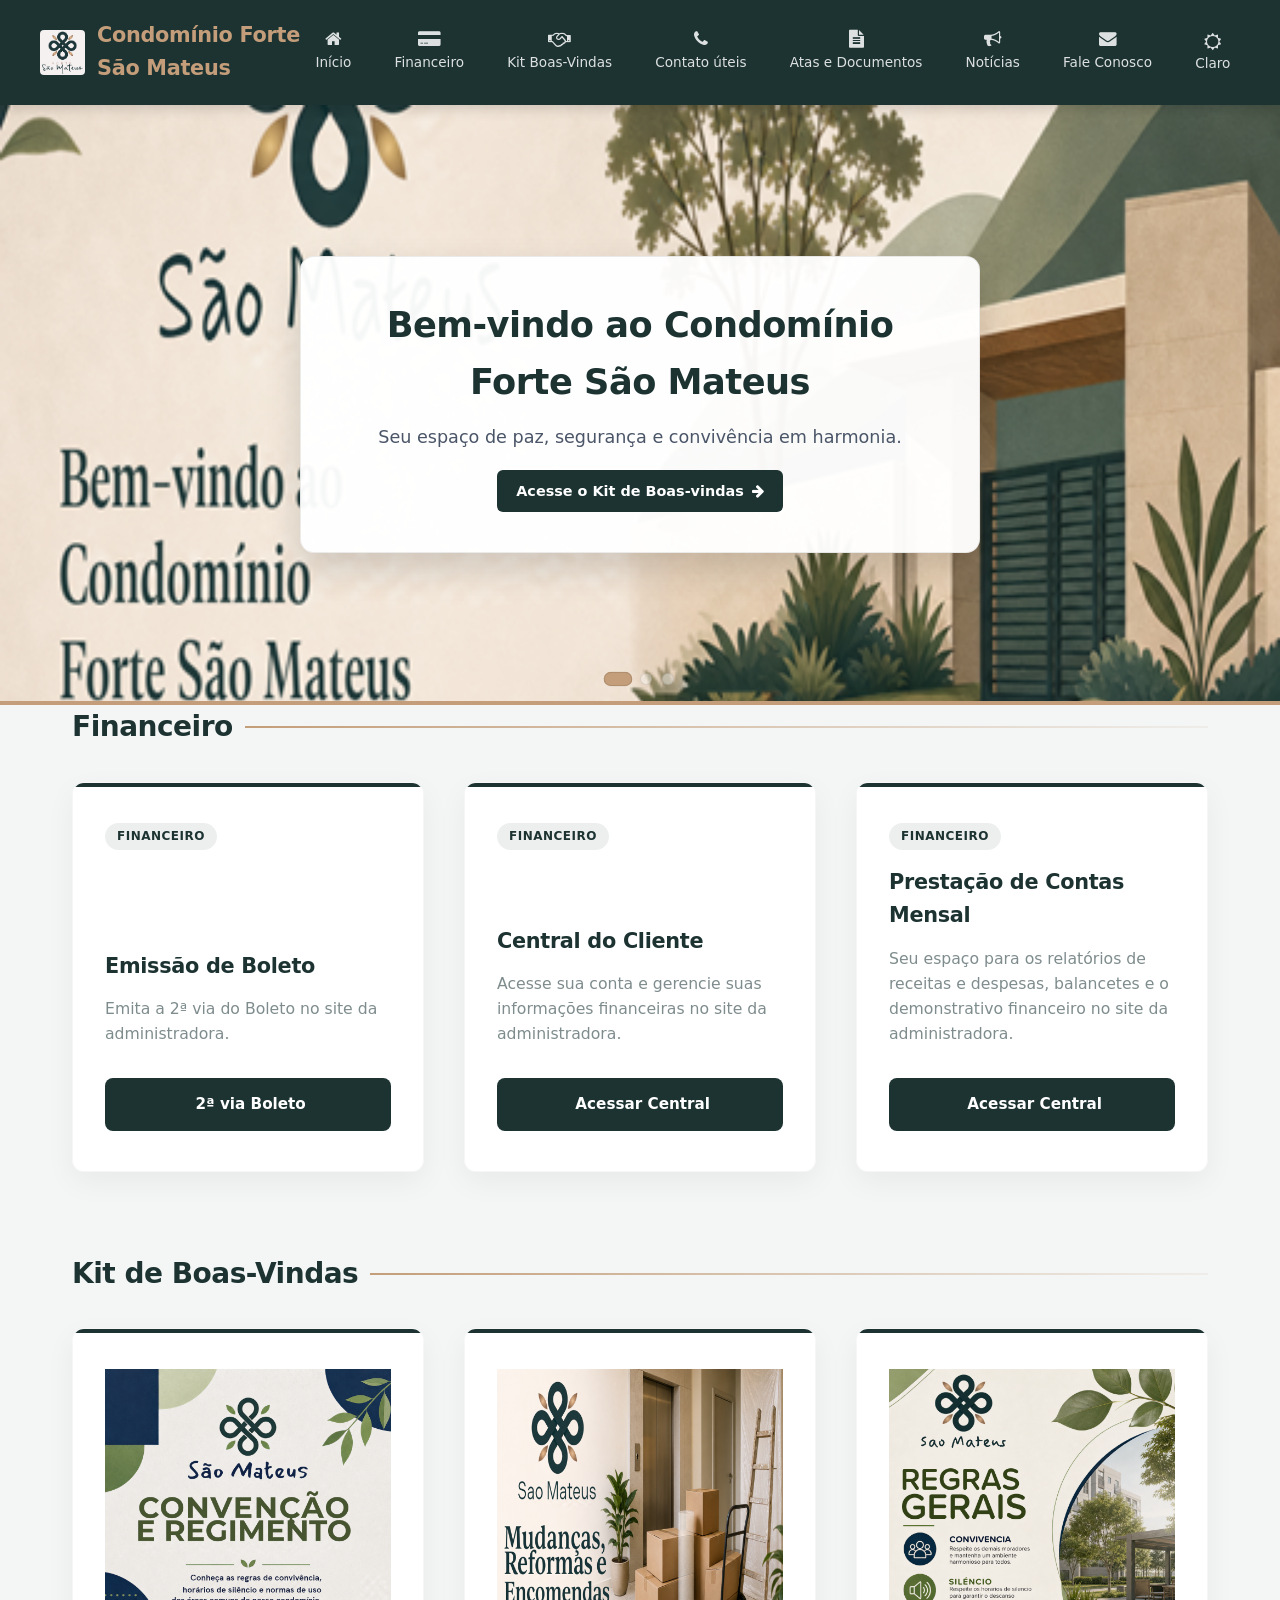
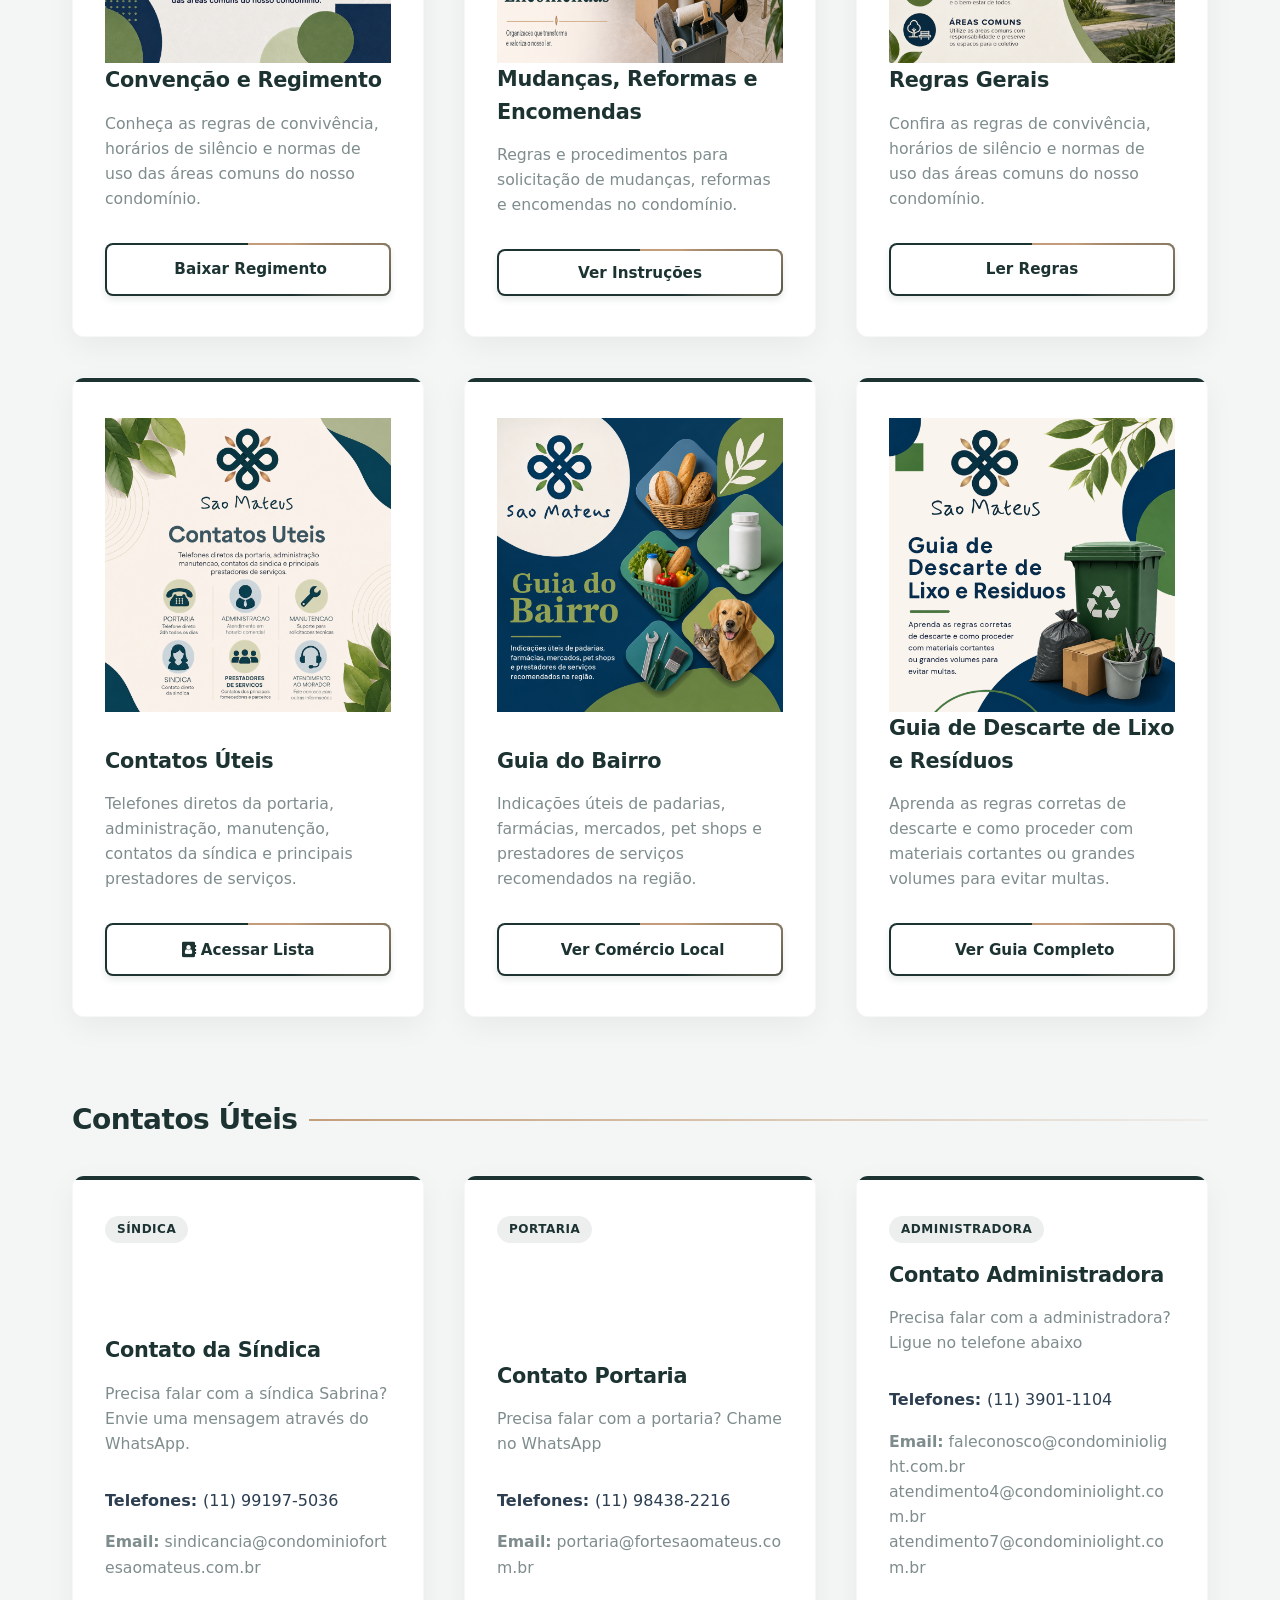
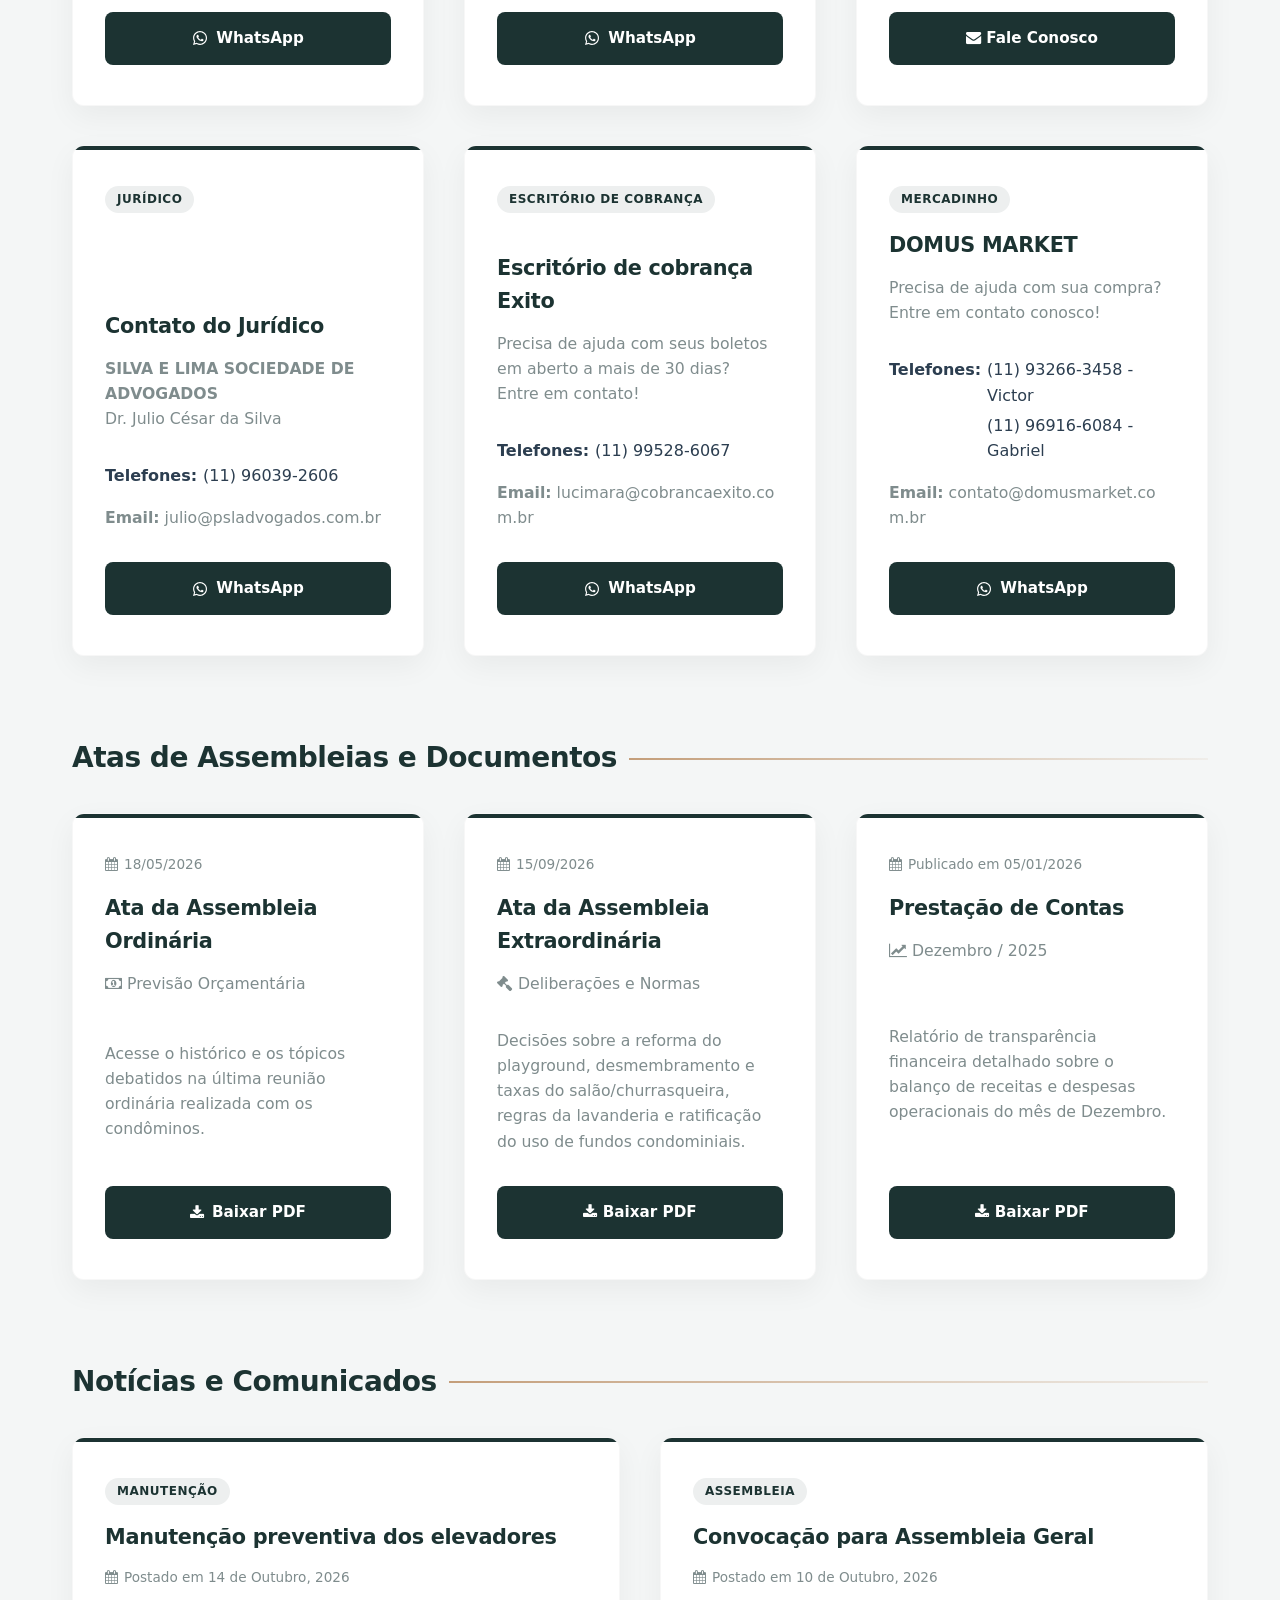
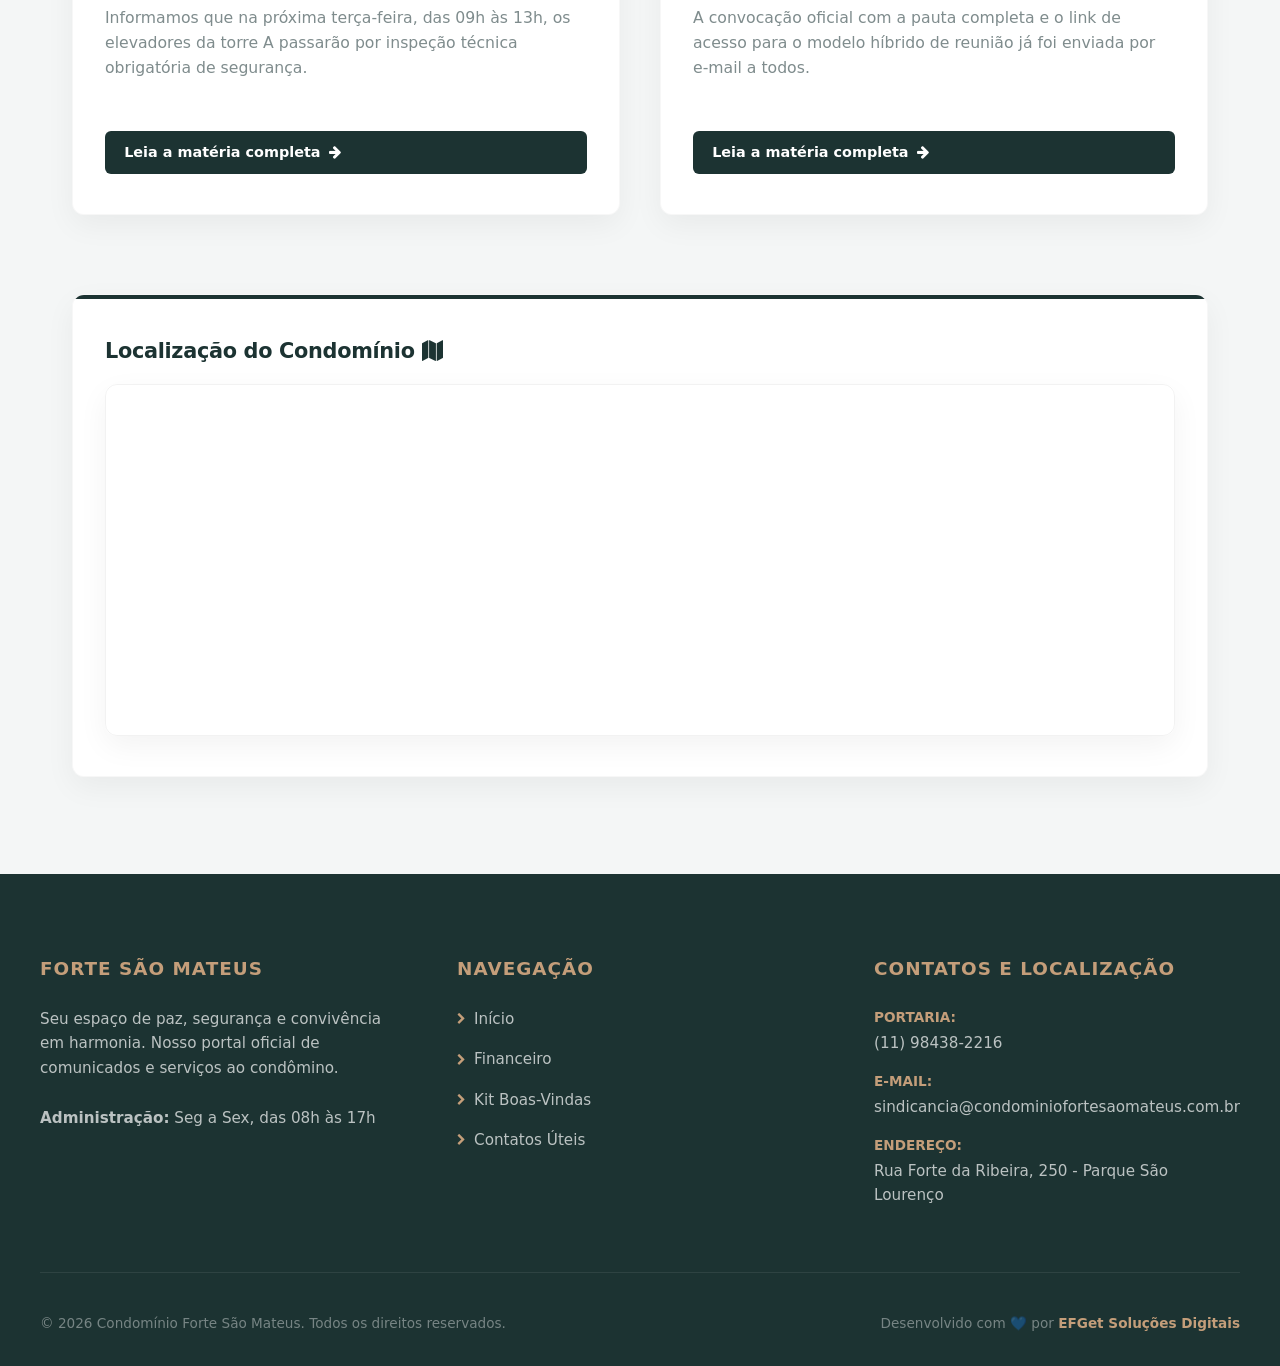
==== index.html @ 4c771b13 "Adicionado prompt para instalação app no navegador" ====
<!DOCTYPE html>
<html lang="pt-BR">

<head>
    <meta charset="UTF-8">
    <meta name="viewport" content="width=device-width, initial-scale=1.0">
    <title>Condomínio Forte São Mateus</title>
    <!-- Importação de Fontes Modernas e Ícones Visuais -->
    <link rel="preconnect" href="https://googleapis.com">
    <link rel="preconnect" href="https://gstatic.com" crossorigin>
    <!-- <link href="https://googleapis.com/css2?family=Inter:wght@300;400;500;600;700;800&display=swap" rel="stylesheet"> -->
    <!-- <link rel="stylesheet" href="https://cloudflare.com"> -->
    <link rel="stylesheet" href="style.css">
    <link rel="stylesheet" href="https://cdnjs.cloudflare.com/ajax/libs/font-awesome/4.7.0/css/font-awesome.min.css">
    <!-- Vincula o Manifesto do PWA -->
    <link rel="manifest" href="manifest.json" crossorigin="use-credentials">
    <meta name="theme-color" content="#1C3332">
</head>

<body>

    <!-- ------------------------------------
       CABEÇALHO (NAVBAR)
    --------------------------------------- -->
    <header class="cabecalho">
        <div class="container-header">
            <a href="#inicio" class="logo-link">
                <div class="logo-container">
                    <img src="imagens/LogoForteSaoMateus.png" alt="Logo" class="logo-img" href="#inicio">
                    <div class="logo-titulo"> <span>Condomínio Forte São Mateus</span></div>
                </div>
            </a>

            <!-- BOTÃO HAMBÚRGUER: Escondido no PC, aparece só no celular -->
            <button id="burger-btn" class="burger-menu" aria-label="Abrir menu">
                <span class="bar"></span>
                <span class="bar"></span>
                <span class="bar"></span>
            </button>

            <!-- MENU MOBILE: Lista vertical flutuante, escondida por padrão no PC e celular -->
            <nav id="mobile-nav" class="hidden">
                <ul>
                    <div class="mobile-dark-container">
                        <button id="btn-dark-mobile" class="btn-toggle-dark" aria-label="Alternar Modo Escuro">
                            <i class="fa fa-moon-o"></i> <span></span>
                        </button>
                    </div>
                    <li><a href="#inicio"><i class="fa fa-home"></i> Início</a></li>
                    <li><a href="#financeiro"><i class="fa fa-credit-card-alt"></i> Financeiro</a></li>
                    <li><a href="#boas-vindas"><i class="fa fa-handshake-o"></i> Kit Boas-Vindas</a></li>
                    <li><a href="contatos-uteis.html"><i class="fa fa-phone"></i> Contato úteis</a></li>
                    <li><a href="#atas"><i class="fa fa-file-text"></i> Atas e Documentos</a></li>
                    <li><a href="noticias.html#mural-noticias"><i class="fa fa-bullhorn"></i> Notícias</a></li>
                    <li><a href="faleconosco.html"><i class="fa fa-envelope"></i> Fale Conosco</a></li>
                </ul>
            </nav>

            <nav class="menu-navegacao">
                <a href="#inicio"><i class="fa fa-home"></i> Início</a>
                <a href="#financeiro"><i class="fa fa-credit-card-alt"></i> Financeiro</a>
                <a href="#boas-vindas"><i class="fa fa-handshake-o"></i> Kit Boas-Vindas</a>
                <a href="contatos-uteis.html"><i class="fa fa-phone"></i> Contato úteis</a>
                <a href="#atas"><i class="fa fa-file-text"></i> Atas e Documentos</a>
                <a href="noticias.html#mural-noticias"><i class="fa fa-bullhorn"></i> Notícias</a>
                <a href="faleconosco.html"><i class="fa fa-envelope"></i> Fale Conosco</a>

                <button id="btn-dark-desktop" class="item-menu-dark">
                    <i class="fa fa-sun-o"></i>
                    <span>Claro</span>
                </button>
            </nav>
        </div>

    </header>

    <!-- ------------------------------------
       CARROSSEL / HERO PRINCIPAL
    --------------------------------------- -->
    <section class="carrossel-container" id="inicio">
        <div class="carrossel-container">

            <!-- SLIDE 1 (Ativo por padrão) -->
            <div class="slide ativo">
                <picture class="slide-background">
                    <source media="(max-width: 768px)" srcset="imagens/banner-boas-vindas-4-Mobile.png">
                    <img src="imagens/banner-boas-vindas-4-Desktop.png" alt="Forte São Mateus">
                </picture>
                <!-- <div class="slide ativo" style="background-image: url('imagens/forte-sao-mateus.png');"> -->
                <div class="slide-conteudo">
                    <h1>Bem-vindo ao Condomínio Forte São Mateus</span></h1>
                    <p>Seu espaço de paz, segurança e convivência em harmonia.</p>
                    <a href="#boas-vindas" class="btn-slide-noticia">Acesse o Kit de Boas-vindas <i
                            class="fa fa-arrow-right"></i></a>
                </div>
            </div>

            <!-- SLIDE 2 -->
            <div class="slide">
                <picture class="slide-background">
                    <source media="(max-width: 768px)" srcset="imagens/Elevadores-condominio-Mobile.jpg">
                    <img src="imagens/Elevadores-condominio-Desktop.jpg" alt="Elevadores">
                </picture>
                <div class="slide-conteudo">
                    <h1>Manutenção Preventiva <span>dos Elevadores</span></h1>
                    <p>Bloco 1 passará por inspeção técnica nesta terça-feira. Clique para saber os horários.</p>
                    <a href="noticias.html#noticia-manutencao-out2026" class="btn-slide-noticia">Leia a matéria completa
                        <i class="fa fa-arrow-right"></i></a>
                </div>
            </div>

            <!-- SLIDE 3 -->
            <div class="slide">
                <picture class="slide-background">
                    <source media="(max-width: 768px)" srcset="imagens/Banner-convocacao-assembleia-2-Mobile.png">
                    <img src="imagens/Banner-convocacao-assembleia-2 - Copia.png" alt="Assembleia">
                </picture>
                <div class="slide-conteudo">
                    <h1>Convocação para <span>Assembleia Geral</span></h1>
                    <p>A pauta completa e o link de acesso para o modelo híbrido já estão disponíveis.</p>
                    <a href="noticias.html#noticia-assembleia-out2026" class="btn-slide-noticia">Leia a matéria completa
                        <i class="fa fa-arrow-right"></i>
                    </a>
                </div>
            </div>

            <!-- BARRA DE PROGRESSO DO SLIDE -->
            <div class="carrossel-progresso">
                <div class="barra-progresso"></div>
            </div>

            <!-- INDICADORES DE NAVEGAÇÃO (BOLINHAS) -->
            <div class="carrossel-indicadores">
                <span class="indicador ativo" data-slide="0"></span>
                <span class="indicador" data-slide="1"></span>
                <span class="indicador" data-slide="2"></span>
            </div>

        </div>
    </section>

    <!-- ------------------------------------
       CONTEÚDO PRINCIPAL DO PORTAL
    --------------------------------------- -->
    <main class="conteudo-principal">

        <!-- SEÇÃO: FINANCEIRO -->
        <section id="financeiro" class="secao">
            <h2 class="titulo-secao">Financeiro</h2>
            <div class="grid-cards">

                <!-- Card 1: Boleto Administradora -->
                <div class="card revelar-ao-scroll">
                    <span class="tag-financeiro">FINANCEIRO</span>
                    <div class="card-financeiro">
                        <h3>Emissão de Boleto</h3>
                        <p>Emita a 2ª via do Boleto no site da administradora.</p>
                        <a href="https://www.condominiolight.com.br/consulta/?cpf" class="btn-acao" target="_blank"
                            rel="noopener noreferrer">
                            <i class="fa fa-file-pdf"></i> 2ª via Boleto
                        </a>
                    </div>
                </div>

                <!-- Card 2: Central do Cliente Administradora -->
                <div class="card revelar-ao-scroll">
                    <span class="tag-financeiro">FINANCEIRO</span>
                    <div class="card-financeiro">
                        <h3>Central do Cliente</h3>
                        <p>Acesse sua conta e gerencie suas informações financeiras no site da administradora.</p>
                        <!-- <a href="https://www.webware.com.br/bin/administradora/default.asp?adm=14147815" class="btn-acao" download><i class="fa fa-user"></i> Acessar Central</a> -->
                        <a href="https://www.webware.com.br/bin/administradora/default.asp?adm=14147815"
                            class="btn-acao" target="_blank" rel="noopener noreferrer">
                            <i class="fa fa-file-pdf"></i> Acessar Central
                        </a>
                    </div>
                </div>

                <!-- Card 3: Prestação de Contas Mensal -->
                <div class="card revelar-ao-scroll">
                    <span class="tag-financeiro">FINANCEIRO</span>
                    <div class="card-financeiro">
                        <h3>Prestação de Contas Mensal</h3>
                        <p>Seu espaço para os relatórios de receitas e despesas, balancetes e o demonstrativo
                            financeiro no site da administradora.</p>
                        <a href="https://www.webware.com.br/bin/administradora/default.asp?adm=14147815"
                            class="btn-acao" target="_blank" rel="noopener noreferrer">
                            <i class="fa fa-file-pdf"></i> Acessar Central
                        </a>
                    </div>
                </div>

            </div>
        </section>

        <!-- SEÇÃO: KIT DE BOAS-VINDAS (CARDS COM IMAGEM DE TOPO) -->
        <section id="boas-vindas" class="secao">
            <h2 class="titulo-secao">Kit de Boas-Vindas</h2>
            <div class="grid-cards">

                <!-- Card 1: Convenção -->
                <div class="card revelar-ao-scroll">
                    <div class="card-imagem-topo">
                        <img src="imagens/convenção_FSM-4.png" alt="Regimento">
                    </div>
                    <div class="card-conteudo">
                        <h3>Convenção e Regimento</h3>
                        <p>Conheça as regras de convivência, horários de silêncio e normas de uso das áreas comuns do
                            nosso condomínio.</p>
                        <a href="Documentos/Regimento interno.pdf" class="btn-acao-boas-vindas" download
                            target="_blank"><i class="fa fa-file-pdf"></i> Baixar Regimento</a>
                    </div>
                </div>

                <!-- Card 2: Mudanças -->
                <div class="card revelar-ao-scroll">
                    <div class="card-imagem-topo">
                        <img src="imagens/Mudanças-Reformas-Encomendas-2.png" alt="Reformas">
                    </div>
                    <div class="card-conteudo">
                        <h3>Mudanças, Reformas e Encomendas</h3>
                        <p>Regras e procedimentos para solicitação de mudanças, reformas e encomendas no condomínio.</p>

                        <button id="btn-abrir-instrucoes" class="btn-acao-boas-vindas">Ver Instruções</button>
                    </div>
                </div>

                <!-- Card 3: Regras Gerais -->
                <div class="card revelar-ao-scroll">
                    <div class="card-imagem-topo">
                        <img src="imagens/Regras-Gerais.png" alt="Reformas">
                    </div>
                    <div class="card-conteudo">
                        <h3>Regras Gerais</h3>
                        <p>Confira as regras de convivência, horários de silêncio e normas de uso das áreas comuns do
                            nosso condomínio.</p>
                        <a href="regras.html" class="btn-acao-boas-vindas">Ler Regras</a>
                    </div>
                </div>

                <!-- Card 4: Contatos Úteis -->
                <div class="card revelar-ao-scroll">
                    <div class="card-imagem-topo">
                        <img src="imagens/Contatos-uteis.png" alt="Contatos">
                    </div>
                    <div class="card-conteudo">
                        <h3>Contatos Úteis</h3>
                        <p>Telefones diretos da portaria, administração, manutenção, contatos da síndica e principais
                            prestadores de serviços.</p>
                        <a href="contatos-uteis.html" class="btn-acao-boas-vindas"><i class="fa fa-address-book"></i>
                            Acessar
                            Lista </a>
                    </div>
                </div>

                <!-- Card 5: Guia do Bairro -->
                <div class="card revelar-ao-scroll">
                    <div class="card-imagem-topo">
                        <img src="imagens/Guia-bairro-1.png" alt="Guia do Bairro">
                    </div>
                    <div class="card-conteudo">
                        <h3>Guia do Bairro</h3>
                        <p>Indicações úteis de padarias, farmácias, mercados, pet shops e prestadores de serviços
                            recomendados na região.</p>
                        <a href="guia-bairro.html" class="btn-acao-boas-vindas"><i class="fa fa-map-location-dot"></i>
                            Ver
                            Comércio Local</a>
                    </div>
                </div>

                <!-- Card 6: Lixo e Reciclagem -->
                <div class="card revelar-ao-scroll">
                    <div class="card-imagem-topo">
                        <img src="imagens/Guia-descarte-lixo-1.png" alt="Reciclagem">
                    </div>
                    <div class="card-conteudo">
                        <h3>Guia de Descarte de Lixo e Resíduos</h3>
                        <p>Aprenda as regras corretas de descarte e como proceder com materiais
                            cortantes ou grandes volumes para evitar multas.</p>
                        <a href="guia-lixo.html" class="btn-acao-boas-vindas"><i class="fa fa-trash-can"></i>
                            Ver Guia Completo
                        </a>
                    </div>
                </div>

            </div>
        </section>

        <!-- SEÇÃO: Contatos úteis -->
        <section id="contatos-uteis" class="secao">
            <h2 class="titulo-secao">Contatos Úteis</h2>
            <div class="grid-cards">

                <!-- Card 1: Contato Síndica -->
                <div class="card revelar-ao-scroll">
                    <span class="badge-contatos-uteis">SÍNDICA</span>
                    <div class="card-contato-uteis">
                        <h3>Contato da Síndica</h3>
                        <p> Precisa falar com a síndica Sabrina? <br>Envie uma mensagem através do WhatsApp.</p>
                        <div class="bloco-telefones">
                            <strong>Telefones:</strong>
                            <div class="lista-numeros">
                                <span>(11) 99197-5036</span>
                            </div>
                        </div>
                        <p class="email-contato"> <strong>Email:</strong> sindicancia@condominiofortesaomateus.com.br
                        </p>
                        <a href="http://wa.me/5511991975036" class="btn-acao" target="_blank" rel="noopener noreferrer"
                            style="display: inline-flex; align-items: center; justify-content: center; gap: 8px;">
                            <svg xmlns="http://w3.org" viewBox="0 0 448 512" width="16" height="16" fill="currentColor">
                                <path
                                    d="M380.9 97.1C339 55.1 283.2 32 223.9 32c-122.4 0-222 99.6-222 222 0 39.1 10.2 77.3 29.6 111L0 480l117.7-30.9c32.4 17.7 68.9 27 106.1 27h.1c122.3 0 224.1-99.6 224.1-222 0-59.3-25.2-115-67.1-157zm-157 341.6c-33.2 0-65.7-8.9-94-25.7l-6.7-4-69.8 18.3L72 359.2l-4.4-7c-18.5-29.4-28.2-63.3-28.2-98.2 0-101.7 82.8-184.5 184.6-184.5 49.3 0 95.6 19.2 130.4 54.1 34.8 34.9 56.2 81.2 56.1 130.5 0 101.8-84.9 184.6-186.6 184.6zm101.2-138.2c-5.5-2.8-32.8-16.2-37.9-18-5.1-1.9-8.8-2.8-12.5 2.8-3.7 5.6-14.3 18-17.6 21.8-3.2 3.7-6.5 4.2-12 1.4-32.6-16.3-54-29.1-75.5-66-5.7-9.8 5.7-9.1 16.3-30.3 1.8-3.7 .9-6.9-.5-9.7-1.4-2.8-12.5-30.1-17.1-41.2-4.5-10.8-9.1-9.3-12.5-9.5-3.2-.2-6.9-.2-10.6-.2-3.7 0-9.7 1.4-14.8 6.9-5.1 5.6-19.4 19-19.4 46.3 0 27.3 19.9 53.7 22.6 57.4 2.8 3.7 39.1 59.7 94.8 83.8 35.2 15.2 49 16.5 66.6 13.9 10.7-1.6 32.8-13.4 37.4-26.4 4.6-13 4.6-24.1 3.2-26.4-1.3-2.5-5-3.9-10.5-6.6z" />
                            </svg>
                            WhatsApp
                        </a>
                    </div>
                </div>

                <!-- Card 2: Contato Portaria -->
                <div class="card revelar-ao-scroll">
                    <span class="badge-contatos-uteis">PORTARIA</span>
                    <div class="card-contato-uteis">
                        <h3>Contato Portaria</h3>
                        <p> Precisa falar com a portaria? Chame no WhatsApp </p>
                        <div class="bloco-telefones">
                            <strong>Telefones:</strong>
                            <div class="lista-numeros">
                                <span>(11) 98438-2216</span>
                            </div>
                        </div>
                        <!-- <p><strong>Telefone:</strong> (11) 98438-2216</p> -->
                        <p class="email-contato"> <strong>Email:</strong> portaria@fortesaomateus.com.br</p>
                        <a href="http://wa.me/5511984382216" class="btn-acao" target="_blank" rel="noopener noreferrer"
                            style="display: inline-flex; align-items: center; justify-content: center; gap: 8px;">
                            <svg xmlns="http://w3.org" viewBox="0 0 448 512" width="16" height="16" fill="currentColor">
                                <path
                                    d="M380.9 97.1C339 55.1 283.2 32 223.9 32c-122.4 0-222 99.6-222 222 0 39.1 10.2 77.3 29.6 111L0 480l117.7-30.9c32.4 17.7 68.9 27 106.1 27h.1c122.3 0 224.1-99.6 224.1-222 0-59.3-25.2-115-67.1-157zm-157 341.6c-33.2 0-65.7-8.9-94-25.7l-6.7-4-69.8 18.3L72 359.2l-4.4-7c-18.5-29.4-28.2-63.3-28.2-98.2 0-101.7 82.8-184.5 184.6-184.5 49.3 0 95.6 19.2 130.4 54.1 34.8 34.9 56.2 81.2 56.1 130.5 0 101.8-84.9 184.6-186.6 184.6zm101.2-138.2c-5.5-2.8-32.8-16.2-37.9-18-5.1-1.9-8.8-2.8-12.5 2.8-3.7 5.6-14.3 18-17.6 21.8-3.2 3.7-6.5 4.2-12 1.4-32.6-16.3-54-29.1-75.5-66-5.7-9.8 5.7-9.1 16.3-30.3 1.8-3.7 .9-6.9-.5-9.7-1.4-2.8-12.5-30.1-17.1-41.2-4.5-10.8-9.1-9.3-12.5-9.5-3.2-.2-6.9-.2-10.6-.2-3.7 0-9.7 1.4-14.8 6.9-5.1 5.6-19.4 19-19.4 46.3 0 27.3 19.9 53.7 22.6 57.4 2.8 3.7 39.1 59.7 94.8 83.8 35.2 15.2 49 16.5 66.6 13.9 10.7-1.6 32.8-13.4 37.4-26.4 4.6-13 4.6-24.1 3.2-26.4-1.3-2.5-5-3.9-10.5-6.6z" />
                            </svg>
                            WhatsApp
                        </a>
                    </div>
                </div>

                <!-- Card 3: Contato Administradora -->
                <div class="card revelar-ao-scroll">
                    <span class="badge-contatos-uteis">ADMINISTRADORA</span>
                    <div class="card-contato-uteis">
                        <h3>Contato Administradora</h3>
                        <p> Precisa falar com a administradora? Ligue no telefone abaixo </p>
                        <div class="bloco-telefones">
                            <strong>Telefones:</strong>
                            <div class="lista-numeros">
                                <span>(11) 3901-1104</span>
                            </div>
                        </div>
                        <!-- <p><strong>Telefone:</strong> (11) 3901-1104</p> -->
                        <p class="email-contato"> <strong>Email:</strong> faleconosco@condominiolight.com.br <br>
                            atendimento4@condominiolight.com.br <br> atendimento7@condominiolight.com.br</p>
                        <!-- <a href="https://www.condominiolight.com.br/contato/" class="btn-acao" download><i class="fa fa-file-pdf"></i> Fale Conosco</a> -->
                        <a href="https://www.condominiolight.com.br/contato/" class="btn-acao" target="_blank"
                            rel="noopener noreferrer">
                            <i class="fa fa-envelope"></i> Fale Conosco
                        </a>
                    </div>
                </div>

                <!-- Card 4: Jurídico -->
                <div class="card revelar-ao-scroll">
                    <span class="badge-contatos-uteis">JURÍDICO</span>
                    <div class="card-contato-uteis">
                        <h3>Contato do Jurídico</h3>
                        <p><strong> SILVA E LIMA SOCIEDADE DE ADVOGADOS </strong> <br> Dr. Julio César da Silva</p>
                        <div class="bloco-telefones">
                            <strong>Telefones:</strong>
                            <div class="lista-numeros">
                                <span>(11) 96039-2606</span>
                            </div>
                            <!-- <p><strong>Telefones:</strong> (11) 99981-8103 </p> -->
                        </div>
                        <p class="email-contato"> <strong>Email:</strong> julio@psladvogados.com.br</p>
                        <a href="http://wa.me/5511960392606" class="btn-acao" target="_blank" rel="noopener noreferrer"
                            style="display: inline-flex; align-items: center; justify-content: center; gap: 8px;">
                            <svg xmlns="http://w3.org" viewBox="0 0 448 512" width="16" height="16" fill="currentColor">
                                <path
                                    d="M380.9 97.1C339 55.1 283.2 32 223.9 32c-122.4 0-222 99.6-222 222 0 39.1 10.2 77.3 29.6 111L0 480l117.7-30.9c32.4 17.7 68.9 27 106.1 27h.1c122.3 0 224.1-99.6 224.1-222 0-59.3-25.2-115-67.1-157zm-157 341.6c-33.2 0-65.7-8.9-94-25.7l-6.7-4-69.8 18.3L72 359.2l-4.4-7c-18.5-29.4-28.2-63.3-28.2-98.2 0-101.7 82.8-184.5 184.6-184.5 49.3 0 95.6 19.2 130.4 54.1 34.8 34.9 56.2 81.2 56.1 130.5 0 101.8-84.9 184.6-186.6 184.6zm101.2-138.2c-5.5-2.8-32.8-16.2-37.9-18-5.1-1.9-8.8-2.8-12.5 2.8-3.7 5.6-14.3 18-17.6 21.8-3.2 3.7-6.5 4.2-12 1.4-32.6-16.3-54-29.1-75.5-66-5.7-9.8 5.7-9.1 16.3-30.3 1.8-3.7 .9-6.9-.5-9.7-1.4-2.8-12.5-30.1-17.1-41.2-4.5-10.8-9.1-9.3-12.5-9.5-3.2-.2-6.9-.2-10.6-.2-3.7 0-9.7 1.4-14.8 6.9-5.1 5.6-19.4 19-19.4 46.3 0 27.3 19.9 53.7 22.6 57.4 2.8 3.7 39.1 59.7 94.8 83.8 35.2 15.2 49 16.5 66.6 13.9 10.7-1.6 32.8-13.4 37.4-26.4 4.6-13 4.6-24.1 3.2-26.4-1.3-2.5-5-3.9-10.5-6.6z" />
                            </svg>
                            WhatsApp
                        </a>
                    </div>
                </div>

                <!-- Card 5: Escritório de Cobrança -->
                <div class="card revelar-ao-scroll">
                    <span class="badge-contatos-uteis">Escritório de Cobrança</span>
                    <div class="card-contato-uteis">
                        <h3>Escritório de cobrança Exito</h3>
                        <p> Precisa de ajuda com seus boletos em aberto a mais de 30 dias? <br>Entre em contato!</p>
                        <div class="bloco-telefones">
                            <strong>Telefones:</strong>
                            <div class="lista-numeros">
                                <span>(11) 99528-6067</span>
                            </div>
                            <!-- <p><strong>Telefones:</strong> (11) 99981-8103 </p> -->
                        </div>
                        <p class="email-contato"> <strong>Email:</strong> lucimara@cobrancaexito.com.br</p>
                        <a href="http://wa.me/5511995286067" class="btn-acao" target="_blank" rel="noopener noreferrer"
                            style="display: inline-flex; align-items: center; justify-content: center; gap: 8px;">
                            <svg xmlns="http://w3.org" viewBox="0 0 448 512" width="16" height="16" fill="currentColor">
                                <path
                                    d="M380.9 97.1C339 55.1 283.2 32 223.9 32c-122.4 0-222 99.6-222 222 0 39.1 10.2 77.3 29.6 111L0 480l117.7-30.9c32.4 17.7 68.9 27 106.1 27h.1c122.3 0 224.1-99.6 224.1-222 0-59.3-25.2-115-67.1-157zm-157 341.6c-33.2 0-65.7-8.9-94-25.7l-6.7-4-69.8 18.3L72 359.2l-4.4-7c-18.5-29.4-28.2-63.3-28.2-98.2 0-101.7 82.8-184.5 184.6-184.5 49.3 0 95.6 19.2 130.4 54.1 34.8 34.9 56.2 81.2 56.1 130.5 0 101.8-84.9 184.6-186.6 184.6zm101.2-138.2c-5.5-2.8-32.8-16.2-37.9-18-5.1-1.9-8.8-2.8-12.5 2.8-3.7 5.6-14.3 18-17.6 21.8-3.2 3.7-6.5 4.2-12 1.4-32.6-16.3-54-29.1-75.5-66-5.7-9.8 5.7-9.1 16.3-30.3 1.8-3.7 .9-6.9-.5-9.7-1.4-2.8-12.5-30.1-17.1-41.2-4.5-10.8-9.1-9.3-12.5-9.5-3.2-.2-6.9-.2-10.6-.2-3.7 0-9.7 1.4-14.8 6.9-5.1 5.6-19.4 19-19.4 46.3 0 27.3 19.9 53.7 22.6 57.4 2.8 3.7 39.1 59.7 94.8 83.8 35.2 15.2 49 16.5 66.6 13.9 10.7-1.6 32.8-13.4 37.4-26.4 4.6-13 4.6-24.1 3.2-26.4-1.3-2.5-5-3.9-10.5-6.6z" />
                            </svg>
                            WhatsApp
                        </a>
                    </div>
                </div>

                <!-- Card 6: CONTATO - DOMUS MARKET - MERCADO -->
                <div class="card revelar-ao-scroll">
                    <span class="badge-contatos-uteis">MERCADINHO</span>
                    <div class="card-contato-uteis">
                        <h3>DOMUS MARKET</h3>
                        <p> Precisa de ajuda com sua compra? Entre em contato conosco! </p>
                        <div class="bloco-telefones">
                            <strong>Telefones:</strong>
                            <div class="lista-numeros">
                                <span>(11) 93266-3458 - Victor</span>
                                <span>(11) 96916-6084 - Gabriel</span>
                            </div>
                        </div>
                        <!-- <p><strong>Telefones:</strong> (11) 93266-3458 - Victor <br> (11) 96916-6084 - Gabriel</p> -->
                        <p class="email-contato"> <strong>Email:</strong> contato@domusmarket.com.br</p>
                        <a href="http://wa.me/5511932663458" class="btn-acao" target="_blank" rel="noopener noreferrer"
                            style="display: inline-flex; align-items: center; justify-content: center; gap: 8px;">
                            <svg xmlns="http://w3.org" viewBox="0 0 448 512" width="16" height="16" fill="currentColor">
                                <path
                                    d="M380.9 97.1C339 55.1 283.2 32 223.9 32c-122.4 0-222 99.6-222 222 0 39.1 10.2 77.3 29.6 111L0 480l117.7-30.9c32.4 17.7 68.9 27 106.1 27h.1c122.3 0 224.1-99.6 224.1-222 0-59.3-25.2-115-67.1-157zm-157 341.6c-33.2 0-65.7-8.9-94-25.7l-6.7-4-69.8 18.3L72 359.2l-4.4-7c-18.5-29.4-28.2-63.3-28.2-98.2 0-101.7 82.8-184.5 184.6-184.5 49.3 0 95.6 19.2 130.4 54.1 34.8 34.9 56.2 81.2 56.1 130.5 0 101.8-84.9 184.6-186.6 184.6zm101.2-138.2c-5.5-2.8-32.8-16.2-37.9-18-5.1-1.9-8.8-2.8-12.5 2.8-3.7 5.6-14.3 18-17.6 21.8-3.2 3.7-6.5 4.2-12 1.4-32.6-16.3-54-29.1-75.5-66-5.7-9.8 5.7-9.1 16.3-30.3 1.8-3.7 .9-6.9-.5-9.7-1.4-2.8-12.5-30.1-17.1-41.2-4.5-10.8-9.1-9.3-12.5-9.5-3.2-.2-6.9-.2-10.6-.2-3.7 0-9.7 1.4-14.8 6.9-5.1 5.6-19.4 19-19.4 46.3 0 27.3 19.9 53.7 22.6 57.4 2.8 3.7 39.1 59.7 94.8 83.8 35.2 15.2 49 16.5 66.6 13.9 10.7-1.6 32.8-13.4 37.4-26.4 4.6-13 4.6-24.1 3.2-26.4-1.3-2.5-5-3.9-10.5-6.6z" />
                            </svg>
                            WhatsApp
                        </a>
                    </div>
                </div>

            </div>
        </section>

        <!-- SEÇÃO: ATAS E DOCUMENTOS (ESTILO ARQUIVO DIGITAL) -->
        <section id="atas" class="secao">
            <h2 class="titulo-secao">Atas de Assembleias e Documentos</h2>
            <div class="grid-cards">

                <!-- Ata Ordinária -->
                <div class="card revelar-ao-scroll">
                    <div class="card-conteudo-simples">
                        <span class="data-publicacao"><i class="fa fa-calendar"></i> 18/05/2026</span>
                        <h3>Ata da Assembleia Ordinária</h3>
                        <p class="tag-documento"><i class="fa fa-money"></i> Previsão Orçamentária</p>
                        <p>Acesse o histórico e os tópicos debatidos na última reunião ordinária realizada com os
                            condôminos.</p>
                        <a href="Documentos/AGO 18-05-2026.pdf" class="btn-acao" target="_blank"
                            rel="noopener noreferrer" data-protegido="true"
                            style="display: inline-flex; align-items: center; justify-content: center; gap: 8px;">
                            <i class="fa fa-download"></i>
                            Baixar PDF
                        </a>
                    </div>
                </div>

                <!-- Ata Extraordinária -->
                <div class="card revelar-ao-scroll">
                    <div class="card-conteudo-simples">
                        <span class="data-publicacao"><i class="fa fa-calendar"></i> 15/09/2026</span>
                        <h3>Ata da Assembleia Extraordinária</h3>
                        <p class="tag-documento"><i class="fa fa-gavel"></i> Deliberações e Normas</p>
                        <p>Decisões sobre a reforma do playground, desmembramento e taxas do salão/churrasqueira, regras
                            da lavanderia e ratificação do uso de fundos condominiais.</p>
                        <a href="Documentos/AGE 15-09-2026.pdf" class="btn-acao" download target="_blank"
                            data-protegido="true"><i class="fa fa-download"></i> Baixar PDF</a>
                    </div>
                </div>

                <!-- Prestação de Contas -->
                <div class="card revelar-ao-scroll">
                    <div class="card-conteudo-simples">
                        <span class="data-publicacao"><i class="fa fa-calendar"></i> Publicado em
                            05/01/2026</span>
                        <h3>Prestação de Contas</h3>
                        <p class="tag-documento"><i class="fa fa-line-chart"></i> Dezembro / 2025</p>
                        <p>Relatório de transparência financeira detalhado sobre o balanço de receitas e despesas
                            operacionais do mês de Dezembro.</p>
                        <a href="Documentos/prestacao-contas-dez-2025.pdf" class="btn-acao" download target="_blank"
                            data-protegido="true"><i class="fa fa-download"></i> Baixar PDF</a>
                    </div>
                </div>

            </div>
        </section>

        <!-- SEÇÃO: NOTÍCIAS (COM CRONOGRAMA E BADGES DE IDENTIFICAÇÃO) -->
        <section id="noticias" class="secao">
            <h2 class="titulo-secao">Notícias e Comunicados</h2>
            <div class="grid-cards">

                <!-- Notícia 1 -->
                <div class="card revelar-ao-scroll" id="noticia-elevadores">
                    <div class="card-conteudo-simples">
                        <span class="badge-categoria categoria-manutencao">Manutenção</span>
                        <h3>Manutenção preventiva dos elevadores</h3>
                        <span class="data-publicacao"><i class="fa fa-calendar"></i> Postado em 14 de Outubro,
                            2026</span>
                        <p>Informamos que na próxima terça-feira, das 09h às 13h, os elevadores da torre A passarão por
                            inspeção técnica obrigatória de segurança.</p>
                        <a href="noticias.html#noticia-manutencao-out2026" class="btn-slide-noticia">
                            Leia a matéria completa
                            <i class="fa fa-arrow-right"></i>
                        </a>
                    </div>
                </div>

                <!-- Notícia 2 -->
                <div class="card revelar-ao-scroll" id="noticia-assembleia">
                    <div class="card-conteudo-simples">
                        <span class="badge-categoria categoria-assembleia">Assembleia</span>
                        <h3>Convocação para Assembleia Geral</h3>
                        <span class="data-publicacao"><i class="fa fa-calendar"></i> Postado em 10 de Outubro,
                            2026</span>
                        <p>A convocação oficial com a pauta completa e o link de acesso para o modelo híbrido de reunião
                            já foi enviada por e-mail a todos.</p>
                        <a href="noticias.html#noticia-assembleia-out2026" class="btn-slide-noticia">
                            Leia a matéria completa
                            <i class="fa fa-arrow-right"></i>
                        </a>
                    </div>
                </div>

            </div>
        </section>

        <!-- Seção do Mapa -->
        <div class="card revelar-ao-scroll" style="margin-top: 2rem; width: 100%;">
            <h3 style="color: var(--verde-escuro); margin-bottom: 1rem; font-size: 1.3rem;">
                Localização do Condomínio
                <i class="fa fa-map"></i>
            </h3>

            <a href="https://google.com" target="_blank" title="Clique para abrir rotas no Google Maps">
                <div
                    style="position: relative; width: 100%; border-radius: var(--borda-raio); overflow: hidden; box-shadow: var(--sombra-suave); border: 1px solid rgba(0,0,0,0.05);">
                    <iframe
                        src="https://www.google.com/maps/embed?pb=!1m18!1m12!1m3!1d3655.9954987384267!2d-46.46924842466843!3d-23.604494378770234!2m3!1f0!2f0!3f0!3m2!1i1024!2i768!4f13.1!3m3!1m2!1s0x94ce69399762b1a9%3A0x9c5c38167043a1f6!2sCondom%C3%ADnio%20Forte%20S%C3%A3o%20Mateus!5e0!3m2!1spt-BR!2sbr!4v1792686574769!5m2!1spt-BR!2sbr"
                        width="100%" height="350" style="border:0; display: block;" allowfullscreen="" loading="lazy"
                        referrerpolicy="no-referrer-when-downgrade">
                    </iframe>
                </div>
            </a>
        </div>



    </main>

    <!-- ------------------------------------
       RODAPÉ (FOOTER INFORMATIVO)
    --------------------------------------- -->
    <footer class="rodape">
        <div class="container-rodape">

            <!-- Coluna 1: Sobre e Créditos -->
            <div class="bloco-rodape">
                <h3>Forte São Mateus</h3>
                <p>Seu espaço de paz, segurança e convivência em harmonia. Nosso portal oficial de comunicados e
                    serviços ao condômino.</p>
                <br>
                <p><strong>Administração:</strong> Seg a Sex, das 08h às 17h</p>
            </div>

            <!-- Coluna 2: Links Rápidos -->
            <div class="bloco-rodape">
                <h3>Navegação</h3>
                <ul class="links-rodape">
                    <li><a href="#inicio"><i class="fa fa-chevron-right"></i> Início</a></li>
                    <li><a href="#financeiro"><i class="fa fa-chevron-right"></i> Financeiro</a></li>
                    <li><a href="#kit-boas-vindas"><i class="fa fa-chevron-right"></i> Kit Boas-Vindas</a></li>
                    <li><a href="#contatos"><i class="fa fa-chevron-right"></i> Contatos Úteis</a></li>
                </ul>
            </div>

            <!-- Coluna 3: Contatos e Endereço -->
            <div class="bloco-rodape">
                <h3>Contatos e Localização</h3>
                <ul>
                    <li><strong>Portaria:</strong> (11) 98438-2216</li>
                    <li><strong>E-mail:</strong> sindicancia@condominiofortesaomateus.com.br</li>
                    <li><strong>Endereço:</strong> Rua Forte da Ribeira, 250 - Parque São Lourenço</li>
                </ul>
            </div>

        </div>

        <!-- Barra Inferior de Direitos Autorais e Sua Marca -->
        <div class="direitos-autorais">
            <p>© 2026 Condomínio Forte São Mateus. Todos os direitos reservados.</p>
            <p class="creditos-assinatura">Desenvolvido com 💙 por <a>EFGet Soluções
                    Digitais</a></p>
        </div>
    </footer>

    <script src="script.js"></script>

    <dialog id="modal-instrucoes" class="modal-boas-vindas">
        <div class="modal-boas-vindas-wrapper">
            <div class="modal-boas-vindas-conteudo">
                <div class="modal-boas-vindas-header">
                    <h2>📋 Instruções para Mudanças e Reformas</h2>
                    <button class="botao-fechar-instrucoes" aria-label="Fechar">&times;</button>
                </div>
                <div class="modal-boas-vindas-body">
                    <h3>🚚 Mudanças (Entrada e Saída)</h3>
                    <ul>
                        <li><strong>Agendamento:</strong> Deve ser realizado pelo aplicativo da administradora com no
                            mínimo 2 dias úteis de antecedência (a ausência de agendamento gera multa direta).</li>
                        <li><strong>Horários:</strong> Permitido de segunda a sexta-feira, das 09h às 17h, e aos sábados
                            das 09h às 14h. Não são permitidas mudanças aos domingos e feriados.</li>
                        <li><strong>Proteção:</strong> É obrigatório solicitar a colocação da capa de proteção do
                            elevador à portaria antes de iniciar o transporte.</li>
                        <li> <strong>Içamento de volumes:</strong> Só é permitido por empresa especializada, com entrega
                            prévia de ART (Anotação de Responsabilidade Técnica) e Plano de Rigging na administração.
                        </li>
                    </ul>

                    <h3>🛠️ Reformas e Obras</h3>
                    <ul>
                        <li><strong>Documentação:</strong> Toda obra requer o envio prévio da ART/RRT assinada por
                            engenheiro/arquiteto e o cronograma detalhado à síndica.</li>
                        <li><strong>Horário de Barulho:</strong> Permitido estritamente de segunda a sexta-feira, das
                            09h às 17h. Sábados, das das 10h às 16h, domingos e feriados são proibidos quaisquer ruídos
                            de obras.</li>
                        <li><strong>Entulho:</strong> É proibido o descarte de restos de obra e entulho nas lixeiras
                            comuns do condomínio. A caçamba e a retirada são de responsabilidade total do morador.</li>
                    </ul>

                    <h3>📦 Entrega e Retirada de Encomendas </h3>
                    <ul>
                        <li><strong>Retirada de encomendas na Portaria:</strong> O morador tem até 72 horas para retirar
                            encomendas comuns, mas cestas básicas e remédios devem ser retirados no mesmo dia. O horário
                            de recebimento e retirada é das 07h às 22h.</li>
                        <li><strong>Horários:</strong> O horário de recebimento e retirada é das 07h às 22h.</li>
                        <li><strong>Restrição de entregas por aplicativo:</strong> Entregadores de fast-food, farmácias,
                            restaurantes e prestadores similares não entram nas torres; o morador deve descer até a
                            portaria para retirar.</li>
                    </ul>
                </div>
            </div>
        </div>
    </dialog>

    <div id="pwa-install-banner"
        style="display: none; position: fixed; bottom: 80px; left: 50%; transform: translateX(-50%); background-color: #1C3332; color: white; padding: 15px 20px; border-radius: 8px; box-shadow: 0 4px 12px rgba(0,0,0,0.3); z-index: 9999; width: 90%; max-width: 400px; justify-content: space-between; align-items: center; font-family: sans-serif;">
        <span style="font-size: 14px; margin-right: 10px;">Instale o app do Condomínio para acessar mais rápido!</span>
        <div style="display: flex; gap: 10px;">
            <button id="btn-pwa-instalar"
                style="background-color: #2e5250; color: white; border: none; padding: 8px 12px; border-radius: 4px; cursor: pointer; font-weight: bold; font-size: 13px;">Instalar</button>
            <button id="btn-pwa-fechar"
                style="background: none; color: #a3b8b6; border: none; cursor: pointer; font-size: 13px;">Agora
                não</button>
        </div>
    </div>

</body>

<!-- BARRA DE NAVEGAÇÃO INFERIOR ESTILO APLICATIVO (APENAS MOBILE) -->
<div class="barra-inferior-app">
    <a href="index.html" class="item-nav-app ativo">
        <i class="fa fa-home"></i>
        <span>Início</span>
    </a>
    <a href="index.html#financeiro" class="item-nav-app">
        <i class="fa fa-dollar"></i>
        <span>Boletos</span>
    </a>
    <a href="regras.html" class="item-nav-app">
        <i class="fa fa-gavel"></i>
        <span>Regras</span>
    </a>
    <a href="contatos-uteis.html" class="item-nav-app">
        <i class="fa fa-phone"></i>
        <span>Contatos</span>
    </a>
</div>

</html>
---- style.css ----
html {
    scroll-behavior: smooth;
}

html,
body {
    margin: 0;
    padding: 0;
    width: 100%;
    overflow-x: hidden;
    /* Impede estritamente a rolagem lateral */
    box-sizing: border-box;
}

.revelar-ao-scroll {
    opacity: 0;
    transform: translateY(20px);
    transition: transform 1.2s cubic-bezier(0.215, 0.610, 0.355, 1),
        opacity 1.2s cubic-bezier(0.215, 0.610, 0.355, 1);
    will-change: transform, opacity;
}

.revelar-ao-scroll.visivel {
    opacity: 1;
    transform: translateY(0);
}

.grid-cards .card:nth-child(1) {
    transition-delay: 0.1s;
}

.grid-cards .card:nth-child(2) {
    transition-delay: 0.25s;
}

.grid-cards .card:nth-child(3) {
    transition-delay: 0.4s;
}

.grid-cards .card:nth-child(4) {
    transition-delay: 0.55s;
}

/* ------------------------------------
   PALETA DE CORES E VARIÁVEIS MODERNAS
--------------------------------------- */
:root {
    --verde-escuro: #1C3332;
    --verde-sutil: #2d4f4e;
    --dourado-bronze: #C49E7A;
    --dourado-hover: #b38d69;
    --fundo-claro: #F4F6F6;
    --branco: #FFFFFF;
    --texto-escuro: #2C3E50;
    --texto-mutado: #7F8C8D;
    --sombra-suave: 0 10px 30px rgba(0, 0, 0, 0.05);
    --sombra-hover: 0 15px 35px rgba(28, 51, 50, 0.12);
    --transicao: all 0.3s cubic-bezier(0.25, 0.8, 0.25, 1);
    --borda-raio: 12px;
}

/* ------------------------------------
   RESET E ESTILOS GERAIS
--------------------------------------- */
* {
    margin: 0;
    padding: 0;
    box-sizing: border-box;
    font-family: 'Inter', 'Segoe UI', system-ui, sans-serif;
}

body {
    background-color: var(--fundo-claro);
    color: var(--texto-escuro);
    line-height: 1.6;
    -webkit-font-smoothing: antialiased;
}

a {
    text-decoration: none;
    transition: var(--transicao);
}

/* ==========================================================================
   ESTILOS DO MODO ESCURO (DARK MODE) - CORREÇÃO COMPLETA DAS PÁGINAS INTERNAS
   ========================================================================== */

body.dark-mode {
    --fundo-claro: #0A1111;
    /* Fundo da tela profundo e moderno */
    --branco: #152726;
    /* Fundo dos cards e informativos: verde oficial nítido */
    --texto-escuro: #FFFFFF;
    /* Força o texto principal a ficar 100% branco */
    --texto-mutado: #CAD6D6;
    /* Parágrafos e descrições em cinza-claro muito legível */
    --sombra-suave: 0 10px 30px rgba(0, 0, 0, 0.5);
}

/* --- FORÇAR CORES NOS TEXTOS INTERNOS DE TODOS OS CARDS (HOME E MURAL) --- */
body.dark-mode .card h3,
body.dark-mode .card-noticia-longa h3 {
    color: #FFFFFF !important;
    /* Deixa os títulos dos cards totalmente brancos e visíveis */
    text-shadow: 0 1px 2px rgba(0, 0, 0, 0.3);
}

body.dark-mode .card p,
body.dark-mode .texto-completo p,
body.dark-mode .texto-completo strong {
    color: #CAD6D6 !important;
    /* Deixa a descrição interna clara e confortável para leitura */
}

/* Garante que os metadados (como a data da publicação com o ícone de calendário) fiquem visíveis */
body.dark-mode .meta-noticia,
body.dark-mode .data-publicacao {
    color: #A0B2B2 !important;
}

/* --- TÍTULOS DE SEÇÕES (MURAL DE COMUNICADOS, FINANCEIRO...) --- */
body.dark-mode .titulo-secao {
    color: var(--dourado-bronze) !important;
}

/* --- ADAPTAÇÃO DAS TAGS / BADGES SUPERIORES (MANUTENÇÃO, ASSEMBLEIA...) --- */
body.dark-mode .tag-financeiro,
body.dark-mode .badge-categoria,
body.dark-mode .badge-contatos-uteis,
body.dark-mode .meta-noticia span {
    background-color: rgba(196, 158, 122, 0.15) !important;
    /* Fundo dourado sutil */
    color: var(--dourado-bronze) !important;
    /* Texto dourado legível */
    border: 1px solid rgba(196, 158, 122, 0.3) !important;
}

/* --- CONFIGURAÇÃO DA NAVBAR SUPERIOR --- */
body.dark-mode .cabecalho {
    background-color: #060B0B;
    box-shadow: 0 4px 15px rgba(0, 0, 0, 0.6);
}

body.dark-mode .menu-navegacao a {
    color: rgba(255, 255, 255, 0.85) !important;
}

body.dark-mode .menu-navegacao a:hover {
    color: var(--dourado-bronze) !important;
}

/* --- BOTÕES DOS CARDS --- */
body.dark-mode .btn-acao,
body.dark-mode .btn-slide-noticia {
    background-color: var(--dourado-bronze) !important;
    color: #0A1111 !important;
    font-weight: 700;
    transition: var(--transicao);
}

body.dark-mode .btn-acao:hover,
body.dark-mode .btn-slide-noticia:hover {
    background-color: #FFFFFF !important;
    /* Fundo vira branco para brilhar no escuro */
    color: #0A1111 !important;
    /* Mantém o texto escuro legível */
    transform: translateY(-2px);
    box-shadow: 0 6px 20px rgba(255, 255, 255, 0.15);
}

/* Variação específica para cards de documentos */
body.dark-mode .card-documento .btn-acao {
    background-color: transparent !important;
    color: var(--dourado-bronze) !important;
    border: 2px solid var(--dourado-bronze) !important;
}

body.dark-mode .card-documento .btn-acao:hover {
    background-color: #FFFFFF !important;
    /* Preenche de branco ao passar o mouse */
    color: #0A1111 !important;
    /* Letra fica escura */
    border-color: #FFFFFF !important;
}

/* --- ESTILIZAÇÃO DO BOTÃO ALTERNADOR DA NAVBAR --- */
.btn-toggle-dark {
    background: transparent;
    border: 1px solid var(--dourado-bronze);
    color: var(--dourado-bronze);
    padding: 0.5rem 0.8rem;
    border-radius: 6px;
    cursor: pointer;
    display: flex;
    flex-direction: column;
    align-items: center;
    gap: 4px;
    font-size: 0.85rem;
    transition: all 0.3s ease;
    white-space: nowrap;
    font-weight: 600;
}

.btn-toggle-dark i {
    font-size: 1.1rem;
}

.btn-toggle-dark:hover {
    color: #FFFFFF;
    border-color: #FFFFFF;
    background-color: rgba(255, 255, 255, 0.1);
}

body.dark-mode .btn-toggle-dark {
    border-color: #FFFFFF;
    color: #FFFFFF;
}

/* --- AJUSTES DO CARROSSEL --- */
body.dark-mode .slide-conteudo {
    background-color: rgba(21, 39, 38, 0.98);
    border: 1px solid rgba(255, 255, 255, 0.08);
}

body.dark-mode .slide-conteudo h1,
body.dark-mode .slide-conteudo h2,
body.dark-mode .slide-conteudo p {
    color: #FFFFFF !important;
}

.item-menu-dark {
    background: transparent;
    border: none;
    padding: 0.5rem 0.6rem;
    cursor: pointer;
    font-size: 0.85rem;
    font-family: inherit;
    transition: var(--transicao);

    /* Configuração idêntica aos links para empilhar o ícone */
    display: flex;
    flex-direction: column;
    align-items: center;
    gap: 4px;
    text-align: center;
    white-space: nowrap;
    position: relative;
}

/* Cor do ícone e texto no modo claro padrão */
.item-menu-dark {
    color: rgba(255, 255, 255, 0.85);
}

.item-menu-dark i {
    font-size: 1.1rem;
}

/* Efeito de hover idêntico ao dos seus links */
.item-menu-dark:hover {
    color: var(--branco);
}

/* Cria a barrinha dourada embaixo ao passar o mouse */
.item-menu-dark::after {
    content: '';
    position: absolute;
    width: 0;
    height: 2px;
    bottom: 0;
    left: 50%;
    background-color: var(--dourado-bronze);
    transition: all 0.3s ease;
    transform: translateX(-50%);
}

.item-menu-dark:hover::after {
    width: 80%;
}

/* --- COMPORTAMENTO DA COR DA NAVBAR NO MODO ESCURO ATIVO --- */
body.dark-mode .item-menu-dark {
    color: rgba(255, 255, 255, 0.85) !important;
}

body.dark-mode .item-menu-dark:hover {
    color: var(--dourado-bronze) !important;
}

body.dark-mode .titulo-categoria {
    color: #FFFFFF !important;
    /* Títulos das subcategorias brancos */
}

body.dark-mode .card p a {
    color: var(--dourado-bronze) !important;
    /* Telefones em dourado no modo dark */
}

/* --- CORREÇÃO DO MODAL DE INSTRUÇÕES (MODO ESCURO) --- */
body.dark-mode .modal-boas-vindas-conteudo {
    background-color: #152726 !important;
    /* Aplica o verde oficial nos cards do modal */
}

body.dark-mode .modal-boas-vindas-body h3 {
    color: var(--dourado-bronze) !important;
    /* Destaca os títulos internos em dourado */
}

body.dark-mode .modal-boas-vindas-body ul li {
    color: #CAD6D6 !important;
    /* Torna as regras e textos da lista visíveis em cinza claro */
}

body.dark-mode .modal-boas-vindas-body ul li strong {
    color: #FFFFFF !important;
    /* Destaca os termos importantes (ex: "Agendamento:") em branco */
}

/* --- CORREÇÃO DO FORMULÁRIO FALE CONOSCO (MODO ESCURO) --- */
body.dark-mode .card-fale-conosco {
    background-color: #152726 !important;
}

body.dark-mode .grupo-campo label {
    color: #FFFFFF !important;
    /* Deixa os nomes dos campos legíveis */
}

body.dark-mode .grupo-campo input,
body.dark-mode .grupo-campo textarea {
    background-color: #0A1111 !important;
    /* Fundo interno do input escuro */
    color: #FFFFFF !important;
    /* Texto digitado em branco */
    border: 1px solid rgba(255, 255, 255, 0.1);
}

/* --- CORREÇÃO DO CABEÇALHO DO MODAL (MODO ESCURO) --- */
body.dark-mode .modal-boas-vindas-header {
    background-color: #060B0B !important;
    /* Fundo escuro profundo para o cabeçalho */
    border-bottom: 3px solid var(--dourado-bronze) !important;
}

body.dark-mode .modal-boas-vindas-header h2 {
    color: #FFFFFF !important;
    /* Força o título principal a ficar totalmente branco */
}

body.dark-mode .botao-fechar-instrucoes {
    color: #FFFFFF !important;
    /* Força o botão X a ficar branco */
}

body.dark-mode .btn-acao,
body.dark-mode .card .btn-acao,
body.dark-mode .card-documento .btn-acao {
    background-color: var(--dourado-bronze) !important;
    color: #0A1111 !important;
    /* Texto escuro para dar contraste com o fundo dourado */
    border: none !important;
    font-weight: 700 !important;
}

body.dark-mode .btn-acao:hover,
body.dark-mode .card .btn-acao:hover {
    background-color: #dddcda !important;
    color: #0A1111 !important;
    /* Texto vira branco ao passar o mouse */
}

body.dark-mode .btn-acao {
    background-color: var(--dourado-bronze) !important;
    color: #0A1111 !important;
    /* Texto escuro para forte contraste sobre o bronze */
    font-weight: 700 !important;
    border: none !important;
    transition: var(--transicao) !important;
}

/* Botões com efeito de borda animada (.btn-acao-boas-vindas) */
body.dark-mode .btn-acao-boas-vindas {
    color: #0A1111 !important;
    /* Texto escuro para contrastar no fundo branco */
    background-color: transparent !important;
}

/* Ajusta o fundo da capa interna (::after) para a mesma cor escura do card */
body.dark-mode .btn-acao-boas-vindas::after {
    background-color: #FFFFFF !important;
    /* Miolo do botão fica 100% branco */
}

/* Ajusta o efeito de rotação/gradiente para usar cores nítidas no Modo Escuro */
body.dark-mode .btn-acao-boas-vindas::before {
    background: conic-gradient(var(--dourado-bronze) 0deg,
            var(--dourado-bronze) 60deg,
            transparent 120deg,
            transparent 360deg) !important;
}

/* Comportamento ao passar o mouse (Hover) no botão com efeito */
body.dark-mode .btn-acao-boas-vindas:hover {
    color: #FFFFFF !important;
    /*Cor letra ao passar o mouse*/
}

body.dark-mode .btn-acao-boas-vindas:hover::after {
    background-color: var(--dourado-bronze) !important;
}

/* ------------------------------------
   CABEÇALHO (NAVBAR MODERNA)
--------------------------------------- */
.cabecalho {
    background-color: var(--verde-escuro);
    padding: 1.2rem 2rem;
    position: sticky;
    top: 0;
    z-index: 1000;
    box-shadow: 0 4px 12px rgba(0, 0, 0, 0.15);
}

.container-header {
    max-width: 1200px;
    margin: 0 auto;
    display: flex;
    justify-content: space-between;
    align-items: center;
}

.logo-container {
    display: flex;
    align-items: center;
    gap: 12px;
}

.logo-img {
    height: 45px;
    width: auto;
    object-fit: contain;
    border-radius: 4px;
    background-color: rgb(245, 241, 241);
}

.logo-titulo {
    color: var(--branco);
    font-size: 1.3rem;
    font-weight: 700;
    letter-spacing: -0.3px;
}

.logo-titulo span {
    color: var(--dourado-bronze);
}

.menu-navegacao {
    display: flex;
    gap: 1.5rem;
    align-items: center;
}

.menu-navegacao a {
    color: rgba(255, 255, 255, 0.85);
    position: relative;
    font-size: 0.85rem;
    /* font-weight: 500; */
    padding: 0.5rem 0.6rem;
    border-radius: 6px;
    display: flex;
    flex-direction: column;
    align-items: center;
    gap: 4px;
    text-align: center;
    white-space: nowrap;
}

.menu-navegacao a i {
    font-size: 1.1rem;
}

.menu-navegacao a:hover {
    color: var(--branco);
    background-color: transparent;
}

.menu-navegacao a::after {
    content: '';
    position: absolute;
    width: 0;
    height: 2px;
    bottom: 0;
    left: 50%;
    background-color: var(--dourado-bronze);
    transition: all 0.3s ease;
    transform: translateX(-50%);
}

.menu-navegacao a:hover::after {
    width: 80%;
}

/* ------------------------------------
   CARROSSEL TOTALMENTE VISÍVEL E CLARO
--------------------------------------- */
.carrossel-container {
    position: relative;
    width: 100%;
    height: 600px;
    overflow: hidden;
    /* background-color: #FFFFFF !important;  */
    background-color: var(--verde-escuro) !important;
}

.slide {
    position: absolute;
    top: 0;
    left: 0;
    width: 100%;
    height: 100%;
    display: flex;
    justify-content: center;
    align-items: center;
    text-align: center;
    opacity: 0;
    transition: opacity 1s cubic-bezier(0.25, 1, 0.5, 1);
    z-index: 1;
    padding: 0 2rem;
}

.slide.ativo {
    opacity: 1 !important;
    z-index: 2;
}

.slide-background img {
    position: absolute;
    top: 0;
    left: 0;
    width: 100%;
    height: 100%;
    object-fit: cover;
    /* Faz o preenchimento perfeito e pesado */
    z-index: -1;
    /* Joga a imagem para trás do texto */
}

.slide-conteudo {
    position: relative;
    z-index: 3;
    background-color: rgba(255, 255, 255, 0.96);
    padding: 2.5rem 3.5rem;
    border-radius: 14px;
    max-width: 680px;
    box-shadow: 0 15px 35px rgba(0, 0, 0, 0.15);
    border: 1px solid rgba(0, 0, 0, 0.08);
    opacity: 0;
    transform: translateY(30px);
    transition: transform 1.2s cubic-bezier(0.16, 1, 0.3, 1),
        opacity 1.2s cubic-bezier(0.16, 1, 0.3, 1);
}

.slide-conteudo h1,
.slide-conteudo h2 {
    color: var(--verde-escuro) !important;
    font-size: 2.2rem;
    font-weight: 700;
    margin-bottom: 0.8rem;
    letter-spacing: -0.5px;
    text-shadow: none !important;
}

.slide-conteudo h1 span {
    color: var(--dourado-bronze);
}

.slide-conteudo p {
    color: #4A5568 !important;
    font-size: 1.1rem;
    font-weight: 500;
    text-shadow: none !important;
}

.slide.ativo .slide-conteudo {
    opacity: 1;
    transform: translateY(0);
    transition-delay: 0.3s;
}

.btn-slide-noticia {
    display: inline-flex;
    align-items: center;
    gap: 8px;
    margin-top: 1.2rem;
    padding: 0.6rem 1.2rem;
    background-color: var(--verde-escuro);
    color: var(--branco);
    border-radius: 6px;
    font-size: 0.9rem;
    font-weight: 600;
    transition: var(--transicao);
}

.btn-slide-noticia:hover {
    background-color: var(--dourado-bronze);
    color: var(--branco);
    transform: translateX(4px);
}

/* --- ESTILO DAS IMAGENS DENTRO DOS COMUNICADOS --- */
.imagem-noticia {
    display: block;
    max-width: 100%;
    height: auto;
    margin: 1.5rem auto;
    border-radius: 8px;
    box-shadow: 0 4px 12px rgba(0, 0, 0, 0.08);
}

/* --- ESTILOS DO POP-UP DE IMAGEM (MODAL) --- */
.modal-noticia-preview {
    display: none;
    position: fixed;
    z-index: 2000;
    padding-top: 60px;
    left: 0;
    top: 0;
    width: 100%;
    height: 100%;
    overflow: auto;
    background-color: rgba(28, 51, 50, 0.95);
    backdrop-filter: blur(8px);
}

.modal-conteudo-wrapper {
    margin: auto;
    display: flex;
    justify-content: center;
    align-items: center;
    max-width: 90%;
    height: 80vh;
}

.modal-imagem-expandida {
    max-width: 100%;
    max-height: 100%;
    object-fit: contain;
    border-radius: 4px;
    animation: zoomEfeitoIn 0.3s ease;
    touch-action: pinch-zoom;
}

/* Legenda do documento abaixo da foto */
#modal-legenda {
    margin: auto;
    display: block;
    width: 80%;
    max-width: 700px;
    text-align: center;
    color: var(--dourado-bronze);
    padding: 15px 0;
    font-weight: 600;
}

/* Botão Fechar (X) */
.botao-fechar-modal {
    position: absolute;
    top: 20px;
    right: 35px;
    color: #f1f1f1;
    font-size: 40px;
    font-weight: bold;
    transition: 0.3s;
    cursor: pointer;
}

.botao-fechar-modal:hover,
.botao-fechar-modal:focus {
    color: var(--dourado-bronze);
}

/* Animação suave de abertura */
@keyframes zoomEfeitoIn {
    from {
        transform: scale(0.95);
        opacity: 0;
    }

    to {
        transform: scale(1);
        opacity: 1;
    }
}

/* --- BARRA DE PROGRESSO TEMPORAL --- */
.carrossel-progresso {
    position: absolute;
    bottom: 0;
    left: 0;
    width: 100%;
    height: 4px;
    background-color: rgba(255, 255, 255, 0.2);
    z-index: 10;
}

.barra-progresso {
    width: 0%;
    height: 100%;
    background-color: var(--dourado-bronze);
    transition: width 5s linear;
}

/* --- INDICADORES DE NAVEGAÇÃO --- */
.carrossel-indicadores {
    position: absolute;
    bottom: 20px;
    left: 50%;
    transform: translateX(-50%);
    display: flex;
    gap: 10px;
    z-index: 10;
}

.indicador {
    width: 12px;
    height: 12px;
    border-radius: 50%;
    background-color: rgba(255, 255, 255, 0.4);
    cursor: pointer;
    transition: var(--transicao);
    border: 1px solid rgba(0, 0, 0, 0.1);
}

.indicador.ativo {
    background-color: var(--dourado-bronze);
    transform: scale(1.2);
    width: 24px;
    /* Transforma a bolinha ativa em um traço moderno */
    border-radius: 6px;
}

/* ------------------------------------
   CONTEÚDO E SEÇÕES DO PAINEL
--------------------------------------- */
main,
.conteudo-principal,
#contatos-secao,
div[style*="display: grid"],
main>div {
    max-width: 1200px !important;
    margin-left: auto !important;
    margin-right: auto !important;
    padding-left: 2rem !important;
    padding-right: 2rem !important;
    box-sizing: border-box !important;
}

.secao {
    margin-bottom: 5rem;
}

.titulo-secao {
    color: var(--verde-escuro);
    font-size: 1.75rem;
    font-weight: 700;
    margin-bottom: 2rem;
    display: flex;
    align-items: center;
    gap: 12px;
    letter-spacing: -0.5px;
    max-width: 1200px;
    margin-left: auto;
    margin-right: auto;
}

.titulo-secao::after {
    content: '';
    flex-grow: 1;
    height: 2px;
    background: linear-gradient(to right, var(--dourado-bronze), rgba(196, 158, 122, 0.1));
}

/* GRID DE CARDS */
.grid-cards {
    display: grid;
    grid-template-columns: repeat(auto-fit, minmax(320px, 1fr));
    gap: 2.5rem;
}

.card {
    background-color: var(--branco);
    padding: 2.5rem 2rem;
    border-radius: var(--borda-raio);
    box-shadow: var(--sombra-suave);
    display: flex;
    flex-direction: column;
    justify-content: space-between;
    /* transition: var(--transicao); */
    position: relative;
    overflow: hidden;
    border: 1px solid rgba(0, 0, 0, 0.03);
    height: 100%;
    transition: transform 0.6s cubic-bezier(0.16, 1, 0.3, 1),
        box-shadow 0.6s cubic-bezier(0.16, 1, 0.3, 1);
}

.card::before {
    content: '';
    position: absolute;
    top: 0;
    left: 0;
    width: 100%;
    height: 4px;
    background-color: var(--verde-escuro);
    transition: var(--transicao);
}

.card:hover {
    transform: translateY(-8px) scale(1.01);
    box-shadow: 0 20px 40px rgba(28, 51, 50, 0.08);
}

.card:hover::before {
    background-color: var(--dourado-bronze);
    height: 6px;
}

.card h3 {
    color: var(--verde-escuro);
    margin-bottom: 0.8rem;
    font-size: 1.3rem;
    font-weight: 600;
    letter-spacing: -0.3px;
}

.card p {
    color: var(--texto-mutado);
    font-size: 0.98rem;
    margin-bottom: 2rem;
    flex-grow: 1;
}

.card-imagem-topo {
    width: 100%;
    height: auto;
    overflow: hidden;
}

.card-imagem-topo img {
    width: 100%;
    height: 100%;
    object-fit: cover;
    transition: var(--transicao);
}

.card:hover .card-imagem-topo img {
    transform: scale(1.05);
}

.tag-financeiro {
    align-self: flex-start;
    background-color: rgba(28, 51, 50, 0.08);
    color: var(--verde-escuro);
    padding: 0.25rem 0.75rem;
    border-radius: 50px;
    font-size: 0.75rem;
    font-weight: 700;
    text-transform: uppercase;
    margin-bottom: 1rem;
    letter-spacing: 0.5px;
}

.badge-categoria {
    align-self: flex-start;
    background-color: rgba(28, 51, 50, 0.08);
    color: var(--verde-escuro);
    padding: 0.25rem 0.75rem;
    border-radius: 50px;
    font-size: 0.75rem;
    font-weight: 700;
    text-transform: uppercase;
    margin-bottom: 1rem;
    letter-spacing: 0.5px;
}

.badge-contatos-uteis {
    align-self: flex-start;
    background-color: rgba(28, 51, 50, 0.08);
    color: var(--verde-escuro);
    padding: 0.25rem 0.75rem;
    border-radius: 50px;
    font-size: 0.75rem;
    font-weight: 700;
    text-transform: uppercase;
    margin-bottom: 1rem;
    letter-spacing: 0.5px;
}

.card-contato-uteis {
    max-width: 400px;
    margin: 0 auto;
}

.card-conteudo-simples {
    display: flex !important;
    flex-direction: column !important;
    height: 100% !important;
    width: 100% !important;
}

.card-conteudo-simples p {
    flex-grow: 1 !important;
    margin-bottom: 2rem !important;
}

.bloco-telefones {
    display: flex;
    align-items: flex-start;
    gap: 6px;
    margin-bottom: 1rem;
}

.lista-numeros {
    display: flex;
    flex-direction: column;
    gap: 4px;
}

.email-contato {
    margin-top: 0;
    margin-bottom: 1.5rem;
    word-break: break-all;
}

.data-publicacao {
    font-size: 0.85rem;
    color: var(--texto-mutado);
    margin-bottom: 1rem;
    display: flex;
    align-items: center;
    gap: 6px;
}

.card-boleto-unico {
    max-width: 400px;
    margin: 0 auto;
}

/* ------------------------------------
   BOTÕES E AÇÕES ULTRA VISUAIS
--------------------------------------- */
body.dark-mode .btn-acao,
body.dark-mode .card .btn-acao,
body.dark-mode .card-documento .btn-acao,
.btn-acao {
    /* Força o botão a ir para o rodapé do card, independente do texto acima */
    margin-top: auto !important;

    background-color: var(--verde-escuro);
    color: var(--branco);
    padding: 0.9rem 1.8rem;
    border-radius: 8px;
    font-weight: 600;
    font-size: 0.95rem;
    text-align: center;
    display: block;
    width: 100%;
}

.btn-acao:hover {
    background-color: var(--dourado-bronze);
    color: var(--branco);
    transform: translateY(-2px);
    box-shadow: 0 6px 12px rgba(196, 158, 122, 0.2);
}

.card-documento .btn-acao {
    background-color: transparent;
    color: var(--verde-escuro);
    border: 2px solid var(--verde-escuro);
    box-shadow: none;
}

.card-documento .btn-acao:hover {
    background-color: var(--verde-escuro);
    color: var(--branco);
}

/* Definição de uma animação para girar o gradiente (efeito cobrinha) */
@keyframes girarCobrinha {
    0% {
        transform: rotate(0deg);
    }

    100% {
        transform: rotate(360deg);
    }
}

.btn-acao-boas-vindas {
    position: relative;
    /* Necessário para posicionar a borda animada */
    overflow: hidden;
    /* Esconde o resto do gradiente que sai do botão */
    background-color: var(--verde-escuro);
    color: var(--verde-escuro);
    padding: 0.9rem 1.8rem;
    border-radius: 8px;
    font-weight: 600;
    font-size: 0.95rem;
    text-align: center;
    display: block;
    width: 100%;
    box-shadow: 0 4px 6px rgba(28, 51, 50, 0.1);
    border: none;
    margin-top: auto;
    z-index: 1;
    transition: all 0.3s ease;
    cursor: pointer;
}

/* A "Cobrinha" (O gradiente que vai girar no fundo) */
.btn-acao-boas-vindas::before {
    content: '';
    position: absolute;
    top: -50%;
    left: -50%;
    width: 200%;
    height: 200%;
    /* Gradiente cônico: cria a ponta da cobra (ex: dourado) e o resto transparente */
    background: conic-gradient(var(--dourado-bronze) 0deg,
            var(--dourado-bronze) 60deg,
            transparent 120deg,
            transparent 360deg);
    animation: girarCobrinha 3s linear infinite;
    z-index: -2;
}

.btn-acao-boas-vindas::after {
    content: '';
    position: absolute;
    inset: 2px;
    background-color: var(--branco);
    border-radius: 6px;
    z-index: -1;
    transition: background-color 0.3s ease;
}

/* Estado de Hover (Quando passa o mouse) */
.btn-acao-boas-vindas:hover {
    color: var(--branco);
    transform: translateY(-2px);
    box-shadow: 0 6px 12px rgba(196, 158, 122, 0.2);
}

/* No hover, o fundo interno muda para preencher o botão com a cor final */
.btn-acao-boas-vindas:hover::after {
    background-color: var(--verde-escuro);
}


/* ==========================================================================
   Variação: .card-documento
   ========================================================================== */

.card-documento .btn-acao-boas-vindas {
    background-color: transparent;
    color: var(--verde-escuro);
    box-shadow: none;
}

/* Ajusta as cores da cobrinha para a versão do card de documento */
.card-documento .btn-acao-boas-vindas::before {
    background: conic-gradient(var(--verde-escuro) 0deg,
            var(--verde-escuro) 60deg,
            transparent 120deg,
            transparent 360deg);
}

/* A capa interna precisa começar transparente ou da cor do fundo do card */
.card-documento .btn-acao-boas-vindas::after {
    background-color: var(--branco);
}

.card-documento .btn-acao-boas-vindas:hover {
    color: var(--branco);
}

.card-documento .btn-acao-boas-vindas:hover::after {
    background-color: var(--verde-escuro);
}

/* ------------------------------------
   RODAPÉ (FOOTER INTEGRADO)
--------------------------------------- */
.rodape {
    background-color: var(--verde-escuro);
    color: var(--branco);
    padding: 5rem 2rem 2rem 2rem;
    margin-top: 6rem;
}

.container-rodape {
    max-width: 1200px;
    margin: 0 auto;
    display: grid;
    grid-template-columns: repeat(3, 1fr);
    gap: 4rem;
    border-bottom: 1px solid rgba(255, 255, 255, 0.08);
    padding-bottom: 3rem;
}

.bloco-rodape h3 {
    color: var(--dourado-bronze);
    margin-bottom: 1.5rem;
    font-size: 1.15rem;
    font-weight: 600;
    text-transform: uppercase;
    letter-spacing: 1px;
}

.bloco-rodape p {
    color: rgba(255, 255, 255, 0.7);
    font-size: 0.95rem;
    line-height: 1.6;
}

.bloco-rodape ul {
    list-style: none;
}

.links-rodape li {
    margin-bottom: 0.8rem;
}

.links-rodape a {
    color: rgba(255, 255, 255, 0.7) !important;
    font-size: 0.95rem;
    display: flex;
    align-items: center;
    gap: 8px;
    transition: var(--transicao);
}

.links-rodape a i {
    font-size: 0.75rem;
    color: var(--dourado-bronze);
    transition: transform 0.3s ease;
}

.links-rodape a:hover {
    color: var(--dourado-bronze) !important;
    padding-left: 5px;
    /* Efeito sutil de deslocamento ao passar o mouse */
}

.links-rodape a:hover i {
    transform: translateX(2px);
}

.bloco-rodape ul {
    list-style: none;
}

.bloco-rodape ul li {
    margin-bottom: 1rem;
    color: rgba(255, 255, 255, 0.7);
    font-size: 0.95rem;
    /* display: flex;
    flex-direction: column; */
}

.bloco-rodape ul li strong {
    font-size: 0.85rem;
    text-transform: uppercase;
    color: var(--dourado-bronze);
    display: block;
    margin-bottom: 2px;
}

.direitos-autorais {
    max-width: 1200px;
    margin: 0 auto;
    padding-top: 2.5rem;
    display: flex;
    justify-content: space-between;
    /* Joga os direitos para a esquerda e sua marca para a direita */
    align-items: center;
    font-size: 0.85rem;
    color: rgba(255, 255, 255, 0.4);
    flex-wrap: wrap;
    gap: 15px;
}

.creditos-assinatura a {
    color: var(--dourado-bronze) !important;
    font-weight: 600;
    text-decoration: none;
    transition: var(--transicao);
}

.creditos-assinatura a:hover {
    color: #FFFFFF !important;
    text-shadow: 0 0 8px rgba(196, 158, 122, 0.6);
}

.logo-link {
    text-decoration: none;
    color: inherit;
    display: block;
}

/* Estilo para o link do endereço no rodapé */
.link-endereco-mapa {
    display: block;
    text-decoration: none;
    transition: var(--transicao);
}

.link-endereco-mapa p {
    color: rgba(255, 255, 255, 0.7) !important;
    /* Mantém a cor clara original do seu rodapé */
    margin-bottom: 2px;
}

/* Efeito visual ao passar o mouse */
.link-endereco-mapa:hover p {
    color: var(--dourado-bronze) !important;
    /* Destaca em dourado quando o usuário passa o mouse */
}

.clique-ver-mapa {
    display: inline-block;
    font-size: 0.8rem;
    color: var(--dourado-bronze);
    margin-top: 6px;
    font-weight: 600;
    opacity: 0.8;
}

.link-endereco-mapa:hover .clique-ver-mapa {
    opacity: 1;
    text-decoration: underline;
}

/* Estilos do Formulário Fale Conosco */
.card-fale-conosco {
    max-width: 600px;
    margin: 0 auto;
}

.grupo-campo {
    margin-bottom: 1.5rem;
    display: flex;
    flex-direction: column;
    gap: 6px;
}

.grupo-campo label {
    font-size: 0.9rem;
    font-weight: 600;
    color: var(--verde-escuro);
}

.grupo-campo input,
.grupo-campo textarea {
    width: 100%;
    padding: 0.8rem 1rem;
    border: 1px solid rgba(0, 0, 0, 0.1);
    border-radius: 6px;
    font-size: 0.95rem;
    background-color: var(--fundo-claro);
    transition: var(--transicao);
}

.grupo-campo input:focus,
.grupo-campo textarea:focus {
    outline: none;
    border-color: var(--dourado-bronze);
    background-color: var(--branco);
    box-shadow: 0 0 0 3px rgba(196, 158, 122, 0.1);
}

/* ------------------------------------
   RESPONSIVIDADE
--------------------------------------- */
.burger-menu {
    display: none;
}

#mobile-nav {
    display: none;
}

/* --------------------------------------------------------
    ESTILOS GERAIS DO MURAL (FUNCIONA EM DESKTOP E MOBILE) 
----------------------------------------------------------- */

.grid-cards-noticias {
    display: flex;
    flex-direction: column;
    gap: 2rem;
    max-width: 800px;
    margin: 0 auto;
}

.card-noticia-longa {
    background-color: var(--branco);
    padding: 3rem 2.5rem;
    border-radius: var(--borda-raio);
    box-shadow: var(--sombra-suave);
    border: 1px solid rgba(0, 0, 0, 0.03);
    position: relative;
}

.card-noticia-longa::before {
    content: '';
    position: absolute;
    top: 0;
    left: 0;
    width: 6px;
    height: 100%;
    background-color: var(--dourado-bronze);
    border-radius: var(--borda-raio) 0 0 var(--borda-raio);
}

.meta-noticia {
    display: flex;
    justify-content: space-between;
    align-items: center;
    margin-bottom: 1.5rem;
    flex-wrap: wrap;
    gap: 10px;
}

.card-noticia-longa h3 {
    color: var(--verde-escuro);
    font-size: 1.6rem;
    font-weight: 700;
    margin-bottom: 1.5rem;
    letter-spacing: -0.3px;
}

.texto-completo p {
    color: var(--texto-escuro);
    font-size: 1.05rem;
    line-height: 1.8;
    margin-bottom: 1.2rem;
}

.texto-completo p:last-child {
    margin-bottom: 0;
}

/* Indicador visual de clique na imagem */
.imagem-noticia {
    cursor: zoom-in;
}

/* --- POP-UP DE INSTRUÇÕES (KIT BOAS-VINDAS) --- */
.modal-boas-vindas {
    border: none;
    background: transparent;
    max-width: 650px;
    width: 90%;
    margin: auto;
    padding: 0;
    box-shadow: 0 20px 50px rgba(0, 0, 0, 0.3);
    border-radius: var(--borda-raio);
}

.modal-boas-vindas::backdrop {
    background-color: rgba(28, 51, 50, 0.85);
    /* Verde escuro do condomínio com opacidade */
    backdrop-filter: blur(6px);
}

.modal-boas-vindas-conteudo {
    background-color: var(--branco);
    border-radius: var(--borda-raio);
    overflow: hidden;
    display: flex;
    flex-direction: column;
    border: 1px solid rgba(196, 158, 122, 0.2);
}

.modal-boas-vindas-header {
    background-color: var(--verde-escuro);
    color: var(--branco);
    padding: 1.5rem;
    display: flex;
    justify-content: space-between;
    align-items: center;
    border-bottom: 3px solid var(--dourado-bronze);
}

.modal-boas-vindas-header h2 {
    font-size: 1.25rem;
    font-weight: 700;
    margin: 0;
    letter-spacing: -0.3px;
}

.botao-fechar-instrucoes {
    background: none;
    border: none;
    color: var(--branco);
    font-size: 2rem;
    cursor: pointer;
    line-height: 1;
    transition: var(--transicao);
}

.botao-fechar-instrucoes:hover {
    color: var(--dourado-bronze);
}

.modal-boas-vindas-body {
    padding: 2rem;
    max-height: 70vh;
    /* Excelente para mobile: limita o tamanho vertical e gera scroll interno */
    overflow-y: auto;
}

.modal-boas-vindas-body h3 {
    color: var(--verde-escuro);
    font-size: 1.1rem;
    margin-bottom: 0.8rem;
    margin-top: 1.5rem;
    border-left: 3px solid var(--dourado-bronze);
    padding-left: 8px;
}

.modal-boas-vindas-body h3:first-child {
    margin-top: 0;
}

.modal-boas-vindas-body ul {
    list-style-type: none;
    padding-left: 0;
}

.modal-boas-vindas-body ul li {
    margin-bottom: 0.8rem;
    font-size: 0.95rem;
    color: var(--texto-escuro);
    line-height: 1.6;
    position: relative;
    padding-left: 15px;
}

.modal-boas-vindas-body ul li::before {
    content: "•";
    color: var(--dourado-bronze);
    font-weight: bold;
    position: absolute;
    left: 0;
    top: 0;
}

/* Escondido por padrão no Desktop */
.barra-inferior-app {
    display: none;
}

/* ------------------------------------
   RESPONSIVIDADE (MOBILE)
--------------------------------------- */
@media (max-width: 768px) {

    main,
    .conteudo-principal,
    .secao,
    section,
    body>div {
        width: 100% !important;
        max-width: 100% !important;
        min-width: 0 !important;
        padding-left: 0 !important;
        padding-right: 0 !important;
        margin-left: 0 !important;
        margin-right: 0 !important;
        box-sizing: border-box !important;
    }

    body {
        padding-bottom: 110px !important;
    }

    .cabecalho {
        position: sticky;
        top: 0;
        z-index: 1010 !important;
        padding: 1rem 1.2rem;
    }

    .logo-titulo {
        font-size: 1.05rem;
    }

    .menu-navegacao {
        display: flex;
        gap: 0.5rem;
        display: none !important;

    }

    .burger-menu {
        display: flex !important;
        flex-direction: column;
        justify-content: space-between;
        width: 30px;
        height: 22px;
        background: none;
        border: none;
        cursor: pointer;
        padding: 0;
    }

    .burger-menu .bar {
        width: 100%;
        height: 3px;
        background-color: #f0ecec;
        border-radius: 2px;
        transition: 0.3s;
    }

    /* --- AJUSTE CIRÚRGICO DO BANNER NO CELULAR --- */
    .carrossel-container {
        height: 480px;
    }

    .slide {
        background-size: cover;
        padding: 0 1rem;
    }

    .slide-conteudo {
        padding: 1.5rem;
        max-width: 100%;
        width: 100%;
    }

    .slide-conteudo h1,
    .slide-conteudo h2 {
        font-size: 1.4rem !important;
        margin-bottom: 0.5rem;
    }

    .slide-conteudo p {
        font-size: 0.9rem !important;
        /* Texto menor e legível */
        line-height: 1.4;
    }

    .btn-slide-noticia {
        margin-top: 0.8rem;
        padding: 0.5rem 1rem;
        font-size: 0.85rem;
        width: 100%;
        justify-content: center;
    }

    /* --- CORREÇÃO DOS CARDS DESLOCADOS --- */
    .grid-cards,
    .grid-cards-noticias,
    main .grid-cards,
    section .grid-cards {
        width: 100% !important;
        max-width: 100% !important;
        margin: 0 auto !important;
        padding: 0 1rem !important;
        /* Margem sutil nas bordas do celular */
        box-sizing: border-box !important;
        display: grid !important;
        grid-template-columns: 1fr !important;
        gap: 1.5rem !important;
    }

    /* Força TODOS os cards a centralizarem perfeitamente na tela sem vazar para a direita */
    .card {
        width: 100% !important;
        max-width: 100% !important;
        margin: 0 !important;
        padding: 2rem 1.5rem !important;
        box-sizing: border-box !important;
        overflow: hidden !important;
    }

    #mobile-nav {
        display: block;
        position: fixed;
        top: 0;
        right: 0;
        height: 100vh;
        width: 280px;
        background-color: var(--verde-escuro);
        padding: 95px 2rem 2rem 2rem;
        box-shadow: -5px 0 25px rgba(0, 0, 0, 0.4);
        z-index: 1005;
        opacity: 1;
        visibility: visible;
        pointer-events: auto;
        transform: translateX(0);
        /* transition: transform 0.4s cubic-bezier(0.16, 1, 0.3, 1),
            opacity 0.4s ease,
            visibility 0.4s ease; */
        transition: transform 0.4s cubic-bezier(0.16, 1, 0.3, 1);
    }

    #mobile-nav.hidden {
        /* display: none !important; */
        /* display: block !important;  */
        opacity: 0;
        visibility: hidden;
        pointer-events: none;
        transform: translateX(100%);
    }

    #mobile-nav ul {
        list-style: none;
        padding: 0;
        margin: 0;
        display: flex;
        flex-direction: column;
        gap: 20px;
    }

    #mobile-nav li a {
        display: flex;
        align-items: center;
        gap: 12px;
        padding: 14px 0;
        text-decoration: none;
        color: #f3f1f1;
        font-weight: 500;
        font-size: 1.1rem;
        border-bottom: 1px solid rgba(255, 255, 255, 0.08);
        position: relative;
        opacity: 0;
        transform: translateX(30px);
        transition: transform 0.6s cubic-bezier(0.16, 1, 0.3, 1),
            opacity 0.6s cubic-bezier(0.16, 1, 0.3, 1),
            color 0.2s ease,
            padding 0.2s ease;
    }

    #mobile-nav li a:hover,
    #mobile-nav li a:active {
        color: var(--dourado-bronze);
        padding-left: 8px;
    }

    #mobile-nav:not(.hidden) li a {
        opacity: 1;
        transform: translateX(0);
    }

    #mobile-nav li a::after {
        content: '';
        position: absolute;
        bottom: 0;
        left: 0;
        width: 0;
        height: 2px;
        background-color: var(--dourado-bronze);
        transition: width 0.8s cubic-bezier(0.16, 1, 0.3, 1);
    }

    #mobile-nav:not(.hidden) li a::after {
        width: 40%;
    }

    #mobile-nav:not(.hidden) li:nth-child(1) a {
        transition-delay: 0.10s;
    }

    #mobile-nav:not(.hidden) li:nth-child(2) a {
        transition-delay: 0.17s;
    }

    #mobile-nav:not(.hidden) li:nth-child(3) a {
        transition-delay: 0.24s;
    }

    #mobile-nav:not(.hidden) li:nth-child(4) a {
        transition-delay: 0.31s;
    }

    #mobile-nav:not(.hidden) li:nth-child(5) a {
        transition-delay: 0.38s;
    }

    #mobile-nav:not(.hidden) li:nth-child(6) a {
        transition-delay: 0.45s;
    }

    #mobile-nav:not(.hidden) li:nth-child(7) a {
        transition-delay: 0.52s;
    }

    .menu-retorno {
        display: flex !important;
    }

    .menu-retorno a {
        font-size: 0.85rem;
        padding: 0.5rem 0.8rem;
        color: var(--branco);
        border: 1px solid rgba(255, 255, 255, 0.2);
        border-radius: 6px;
    }

    .card-noticia-longa {
        padding: 2rem 1.5rem;
    }

    .card-noticia-longa h3 {
        font-size: 1.3rem;
    }

    .modal-boas-vindas {
        width: 95%;
    }

    .modal-boas-vindas-header {
        padding: 1.2rem;
    }

    .modal-boas-vindas-header h2 {
        font-size: 1.05rem;
    }

    .modal-boas-vindas-body {
        padding: 1.2rem;
    }

    .barra-inferior-app {
        display: flex;
        position: fixed;
        bottom: 0;
        left: 0;
        width: 100%;
        height: 65px;
        background-color: rgba(255, 255, 255, 0.92);
        backdrop-filter: blur(10px);
        -webkit-backdrop-filter: blur(10px);
        border-top: 1px solid rgba(0, 0, 0, 0.08);
        box-shadow: 0 -4px 20px rgba(0, 0, 0, 0.08);
        z-index: 2000;
        justify-content: space-around;
        align-items: center;
        padding-bottom: env(safe-area-inset-bottom);
        box-sizing: border-box;
    }

    /* Espaçamento extra no body para o conteúdo da página não sumir atrás da barra fixa */
    body {
        padding-bottom: 75px !important;
    }

    .item-nav-app {
        display: flex;
        flex-direction: column;
        align-items: center;
        justify-content: center;
        color: var(--texto-mutado);
        text-decoration: none;
        font-size: 0.75rem;
        font-weight: 600;
        gap: 3px;
        width: 25%;
        height: 100%;
        transition: all 0.3s ease;
    }

    .item-nav-app i {
        font-size: 1.25rem;
        transition: transform 0.2s ease;
    }

    /* Estado ativo (página ou seção atual) ou foco no clique */
    .item-nav-app.ativo,
    .item-nav-app:active {
        color: var(--verde-escuro);
    }

    .item-nav-app.ativo i {
        transform: translateY(-2px);
    }

    /* --- ADAPTAÇÃO AUTOMÁTICA PARA O MODO ESCURO (DARK MODE) --- */
    body.dark-mode .barra-inferior-app {
        background-color: rgba(13, 22, 22, 0.92);
        border-top: 1px solid rgba(255, 255, 255, 0.06);
        box-shadow: 0 -4px 20px rgba(0, 0, 0, 0.4);
    }

    body.dark-mode .item-nav-app {
        color: #A0B2B2;
        /* Cor mutada do modo escuro */
    }

    body.dark-mode .item-nav-app.ativo,
    body.dark-mode .item-nav-app:active {
        color: var(--dourado-bronze);
        /* O destaque vira dourado no modo escuro */
    }

    .barra-inferior-app.no-topo .item-nav-app {
        font-size: 0px;
        gap: 0px;
    }

    /* Garante que o ícone continue grande e centralizado perfeitamente no topo */
    .barra-inferior-app.no-topo .item-nav-app i {
        font-size: 1.4rem;
        transform: translateY(0);
    }

    .container-rodape {
        grid-template-columns: 1fr;
        gap: 2.5rem;
        padding-bottom: 2rem;
    }

    .direitos-autorais {
        flex-direction: column;
        text-align: center;
        gap: 10px;
    }

    /* IMPORTANTE: Remove o quadrado cinza nativo do celular que esconde seu efeito */
    .btn-acao,
    .btn-slide-noticia,
    .btn-acao-boas-vindas {
        -webkit-tap-highlight-color: transparent !important;
    }

    /* Efeito ao tocar nos botões padrão e de notícias */
    .btn-acao:active,
    .btn-slide-noticia:active {
        background-color: #FFFFFF !important;
        color: #0A1111 !important;
        transform: scale(0.92) !important;
        transition: transform 0.05s ease !important;
    }

    /* Modo Claro Mobile */
    body:not(.dark-mode) .btn-acao:active,
    body:not(.dark-mode) .btn-slide-noticia:active {
        background-color: var(--dourado-hover) !important;
        color: #FFFFFF !important;
    }

    .btn-acao-boas-vindas:active::after {
        background-color: #FFFFFF !important;
    }

    .btn-acao-boas-vindas:active {
        color: #0A1111 !important;
        transform: scale(0.92) !important;
        transition: transform 0.05s ease !important;
    }

    /* Modo Claro no botão de Boas-Vindas */
    body:not(.dark-mode) .btn-acao-boas-vindas:active::after {
        background-color: var(--verde-escuro) !important;
    }

    body:not(.dark-mode) .btn-acao-boas-vindas:active {
        color: #FFFFFF !important;
    }
}
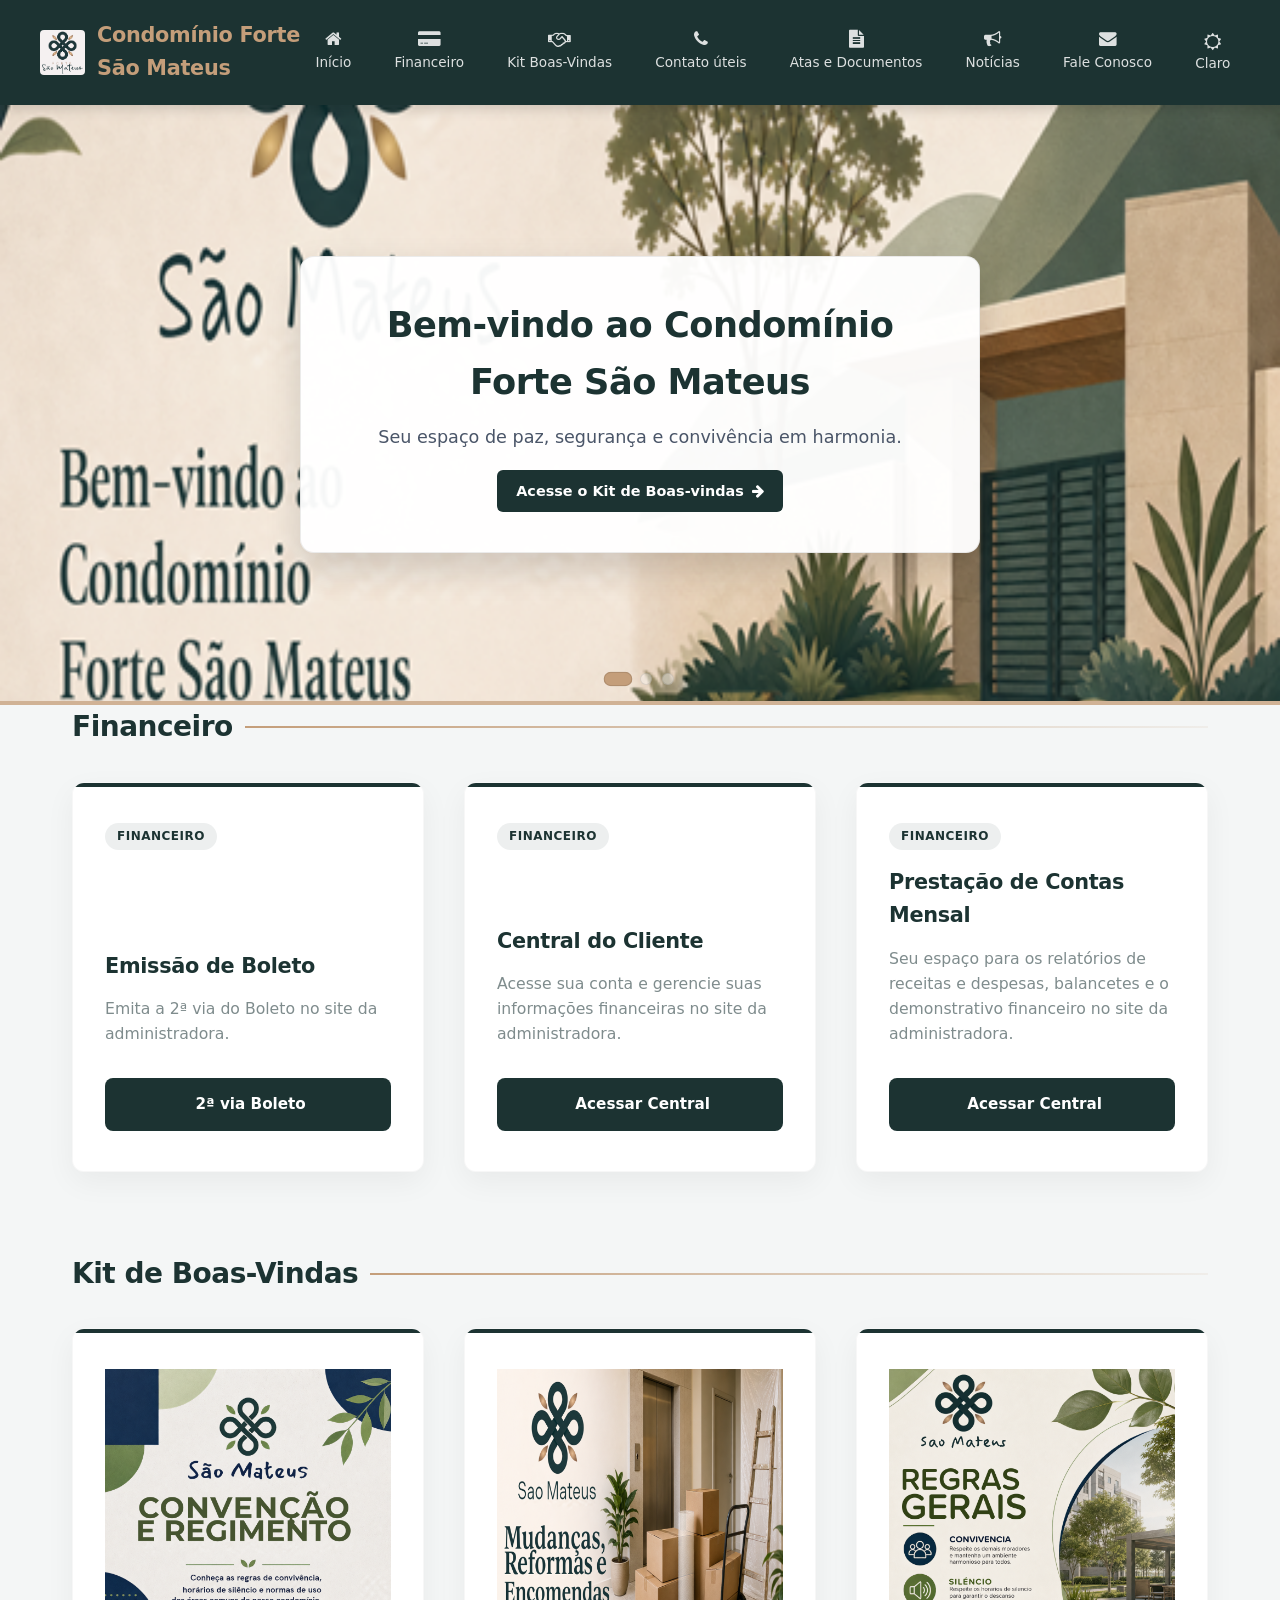
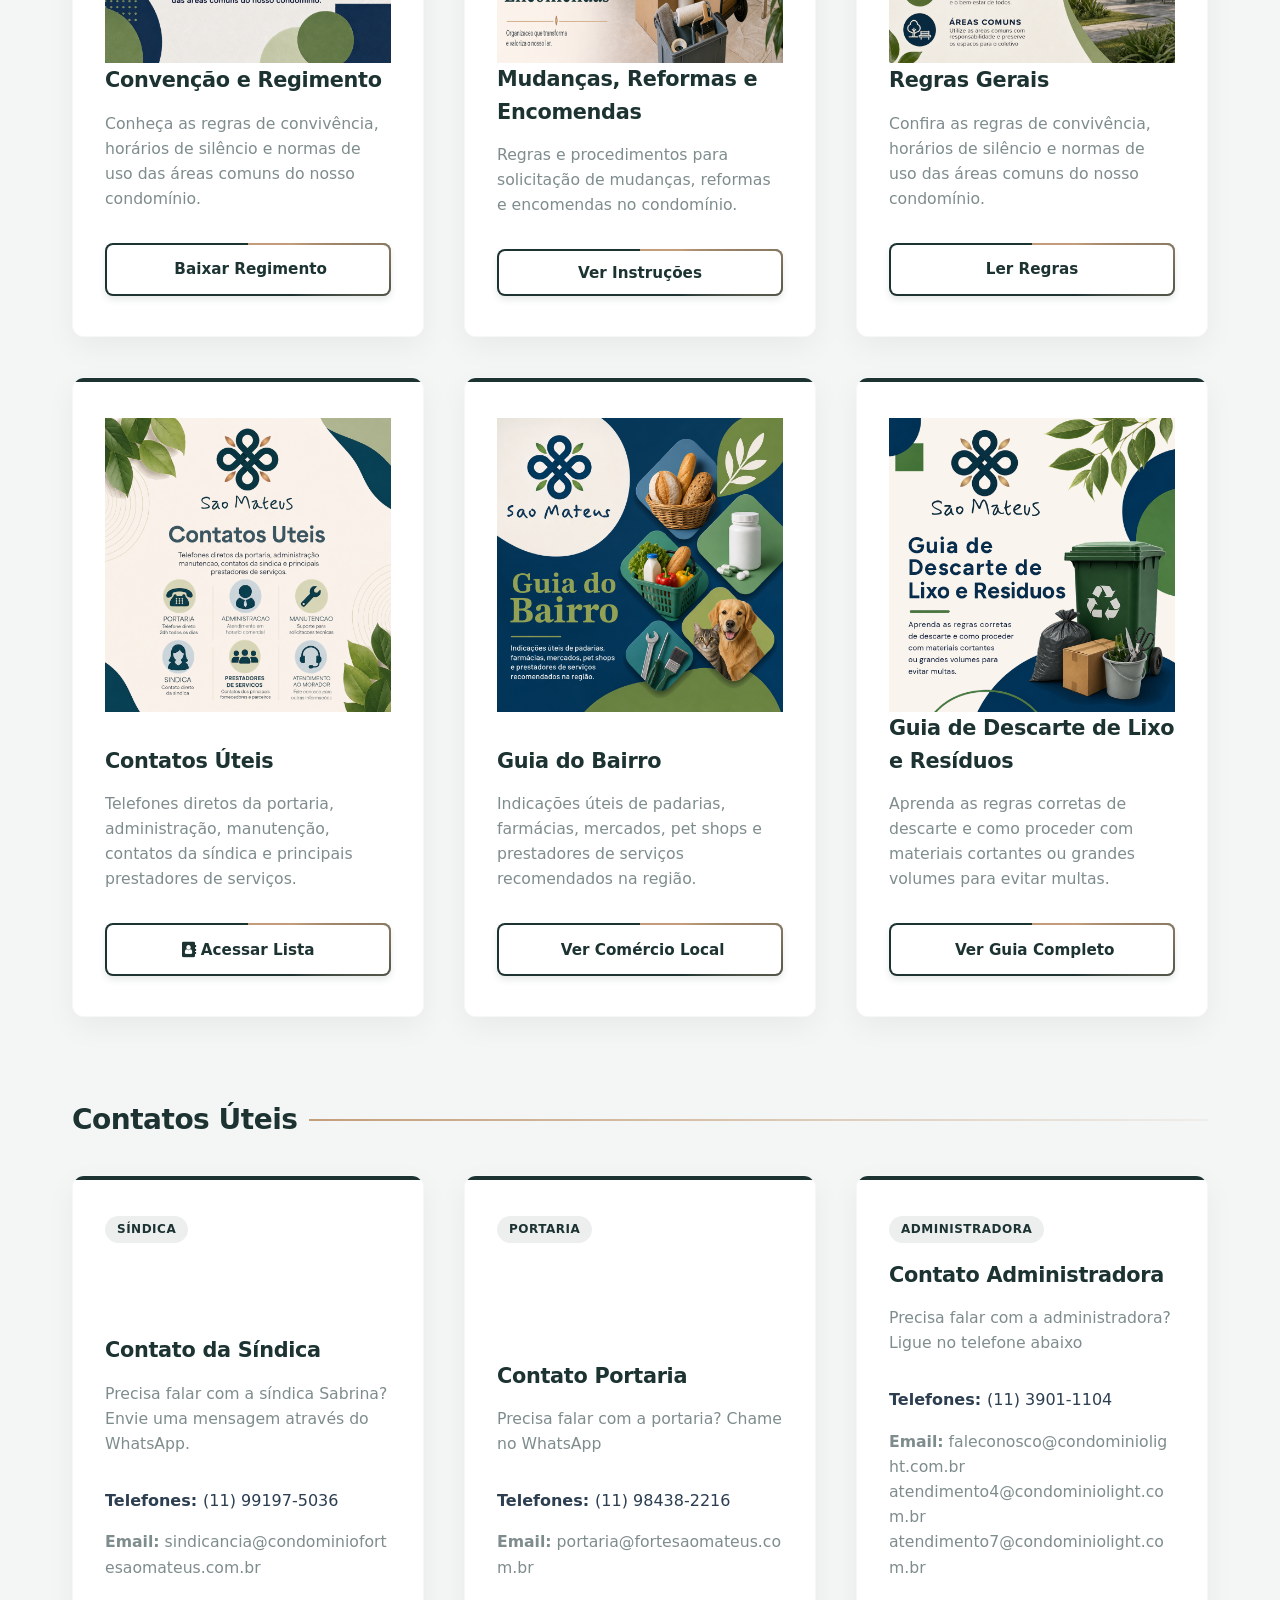
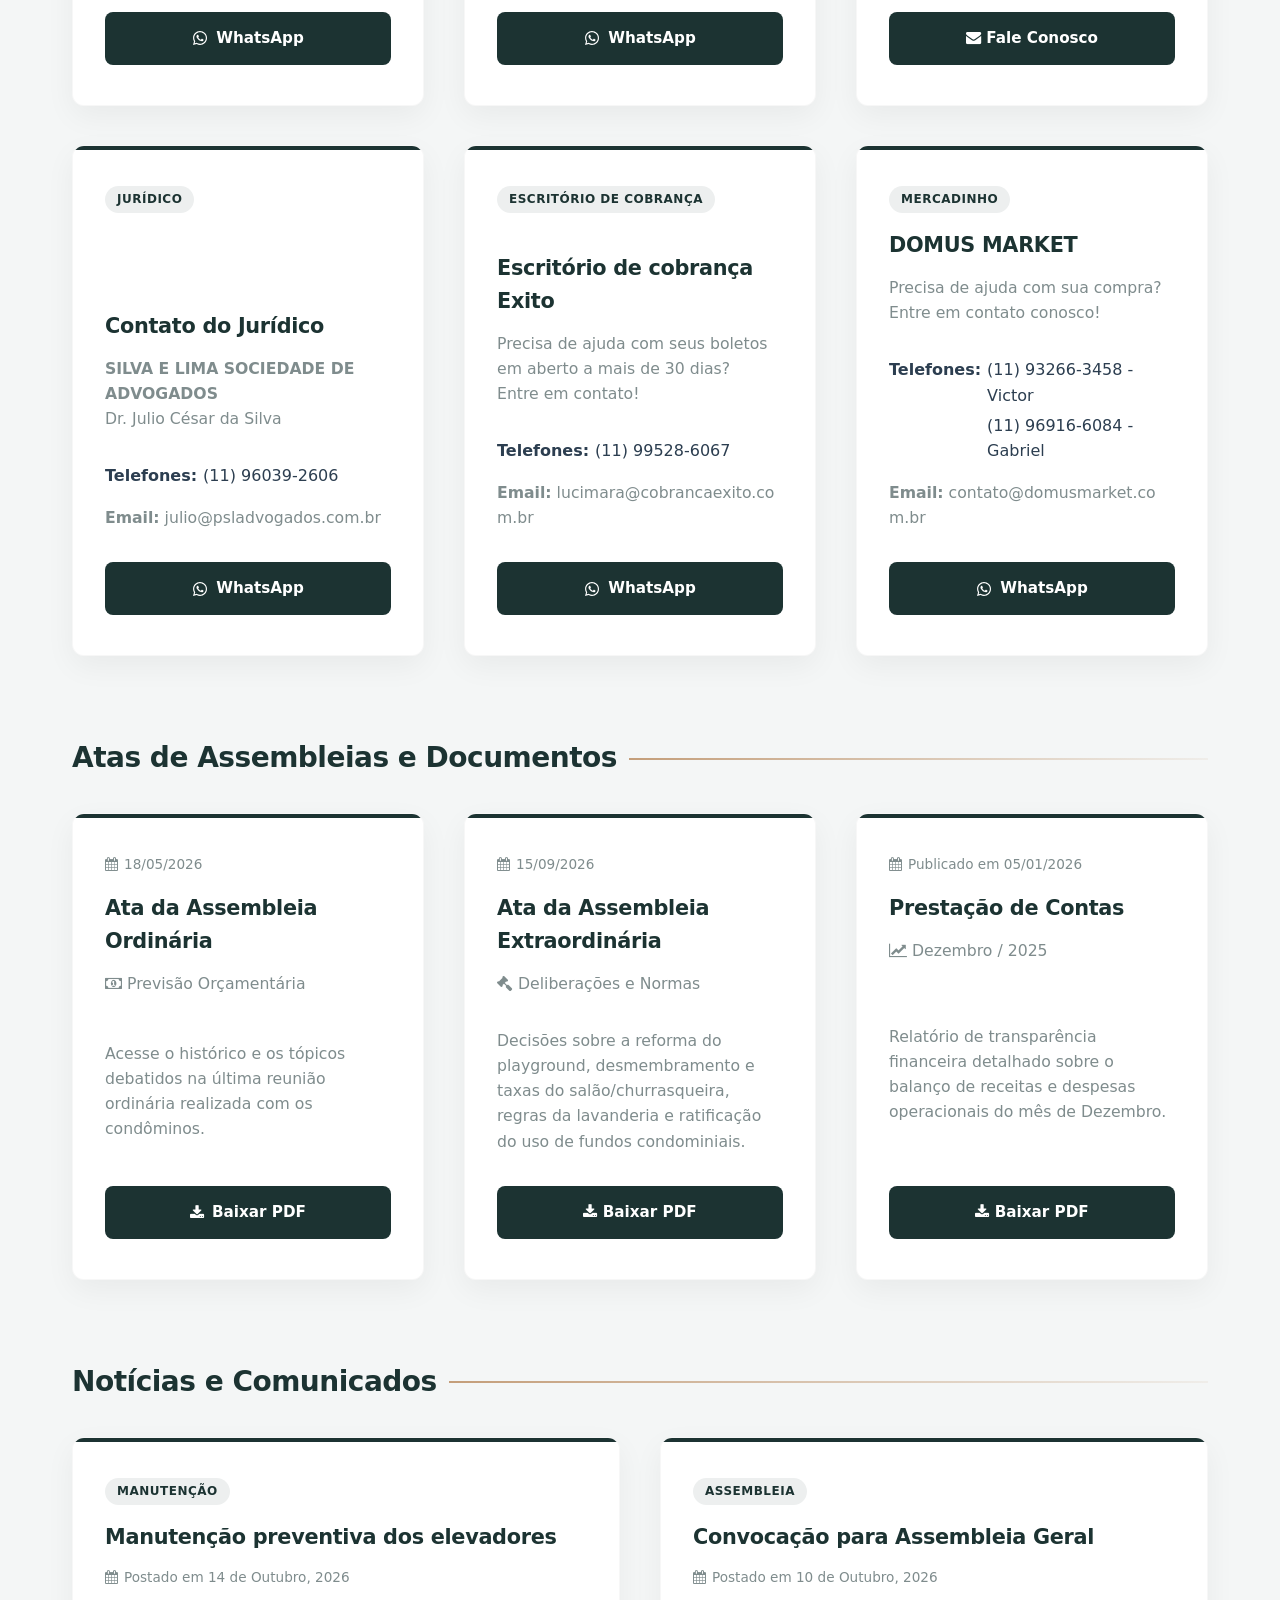
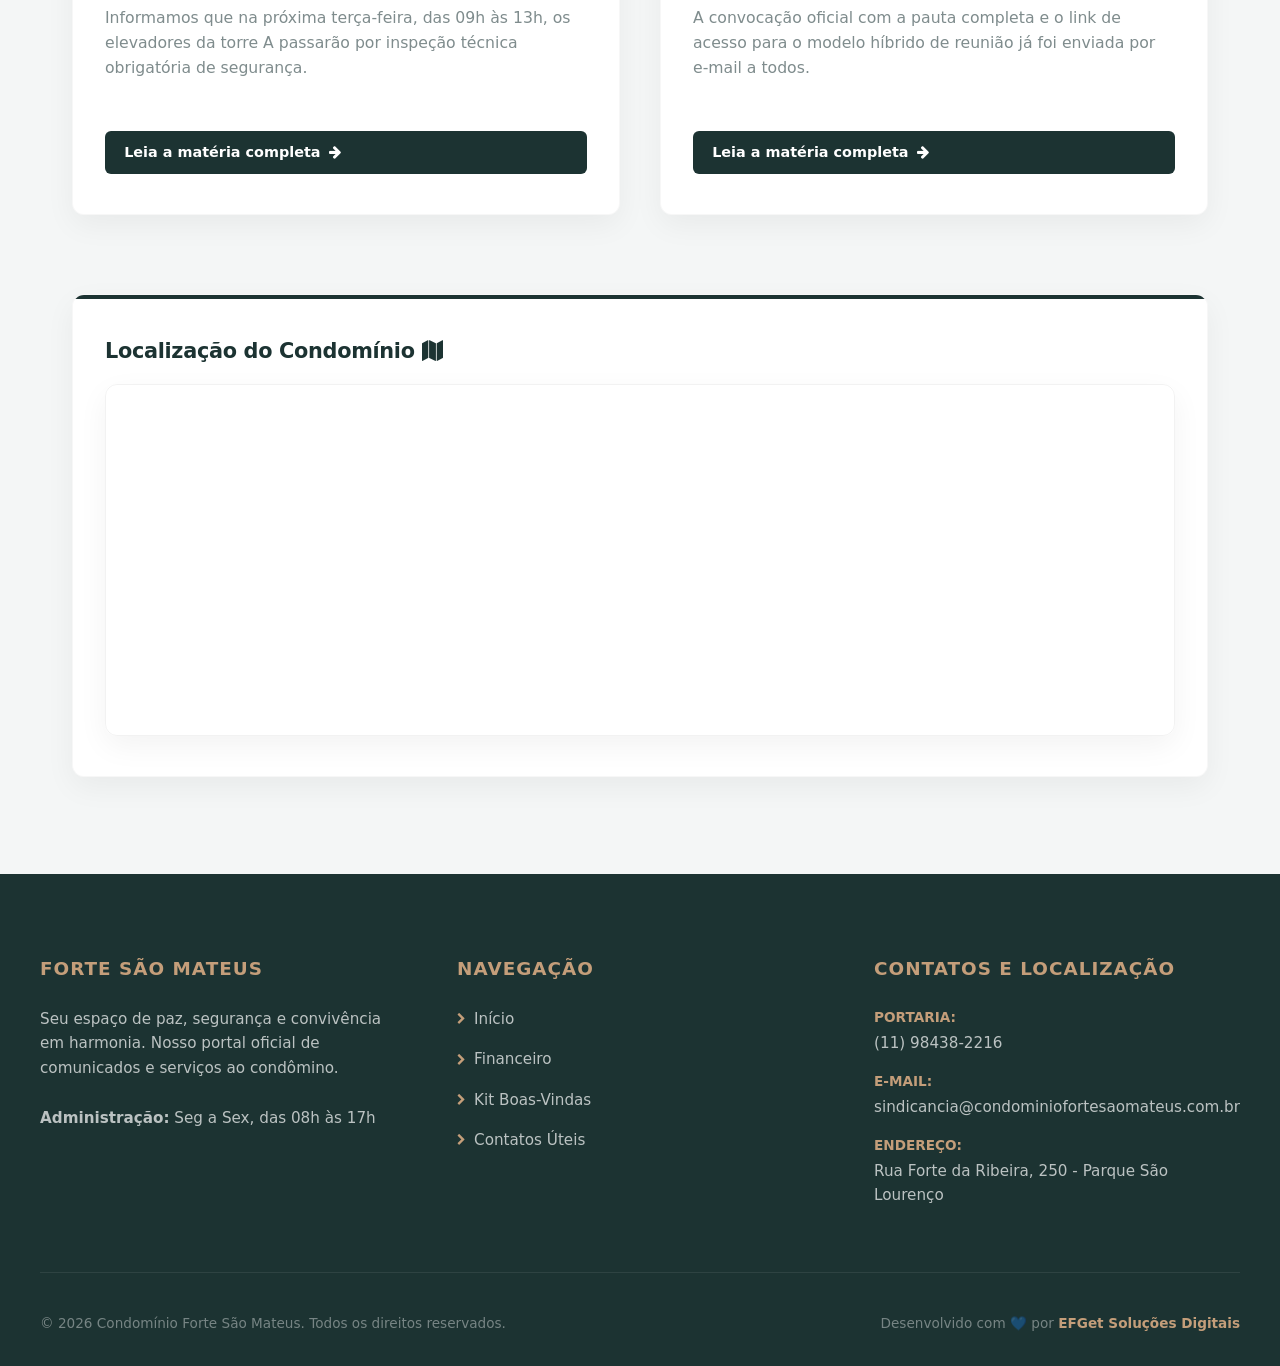
==== commit 699c3d84: "Ajustes no PWA e adicionado a possibilidade de colocar comunicados via planilha do google" ====
--- a/index.html
+++ b/index.html
@@ -77,6 +77,7 @@
     <!-- ------------------------------------
        CARROSSEL / HERO PRINCIPAL
     --------------------------------------- -->
+
     <section class="carrossel-container" id="inicio">
         <div class="carrossel-container">
 
@@ -121,6 +122,13 @@
                     <a href="noticias.html#noticia-assembleia-out2026" class="btn-slide-noticia">Leia a matéria completa
                         <i class="fa fa-arrow-right"></i>
                     </a>
+                </div>
+            </div>
+
+            <div class="carrossel-container">
+                <!-- Os slides do site entram aqui -->
+                <div class="carrossel-progresso">
+                    <div class="barra-progresso"></div>
                 </div>
             </div>
 
@@ -495,10 +503,17 @@
             </div>
         </section>
 
+
+
+
+
         <!-- SEÇÃO: NOTÍCIAS (COM CRONOGRAMA E BADGES DE IDENTIFICAÇÃO) -->
         <section id="noticias" class="secao">
             <h2 class="titulo-secao">Notícias e Comunicados</h2>
             <div class="grid-cards">
+
+                <div id="noticias-resumo-home" class="grid-cards">
+                    <!-- Os cards serão inseridos pelo JavaScript direto da planilha -->
 
                 <!-- Notícia 1 -->
                 <div class="card revelar-ao-scroll" id="noticia-elevadores">
@@ -604,7 +619,7 @@
         </div>
     </footer>
 
-    <script src="script.js"></script>
+    <script src="script.min.js"></script>
 
     <dialog id="modal-instrucoes" class="modal-boas-vindas">
         <div class="modal-boas-vindas-wrapper">
@@ -663,6 +678,21 @@
                 style="background: none; color: #a3b8b6; border: none; cursor: pointer; font-size: 13px;">Agora
                 não</button>
         </div>
+    </div>
+
+    <!-- BANNER DO IPHONE / IOS (Esse novo que você selecionou) -->
+    <div id="pwa-ios-banner"
+        style="display: none; position: fixed; bottom: 20px; left: 50%; transform: translateX(-50%); background-color: #1C3332; color: white; padding: 15px; border-radius: 12px; box-shadow: 0 4px 20px rgba(0,0,0,0.4); z-index: 9999; width: 90%; max-width: 380px; flex-direction: column; font-family: sans-serif; border: 1px solid rgba(255,255,255,0.1);">
+        <div style="display: flex; justify-content: space-between; align-items: flex-start; margin-bottom: 8px;">
+            <strong style="font-size: 15px; color: #a3b8b6;">Instale no seu iPhone 📱</strong>
+            <button id="btn-ios-fechar"
+                style="background: none; color: #a3b8b6; border: none; cursor: pointer; font-size: 16px; padding: 0 5px;">✕</button>
+        </div>
+        <p style="font-size: 13px; margin: 0 0 10px 0; line-height: 1.4;">
+            Para acessar o portal do condomínio como um aplicativo, toque no ícone de <strong>Compartilhar</strong>
+            (quadrado com uma seta para cima) na barra do Safari e selecione <strong>"Adicionar à Tela de
+                Início"</strong>.
+        </p>
     </div>
 
 </body>
--- a/style.css
+++ b/style.css
@@ -1344,6 +1344,7 @@
 }
 
 .texto-completo p {
+    white-space: pre-wrap; /* Esta linha faz o navegador respeitar as quebras de linha automáticas da planilha */
     color: var(--texto-escuro);
     font-size: 1.05rem;
     line-height: 1.8;
@@ -1873,4 +1874,9 @@
     body:not(.dark-mode) .btn-acao-boas-vindas:active {
         color: #FFFFFF !important;
     }
+
+    #noticias-resumo-home .card.revelar-ao-scroll {
+    opacity: 1 !important;
+    transform: none !important;
+}
 }
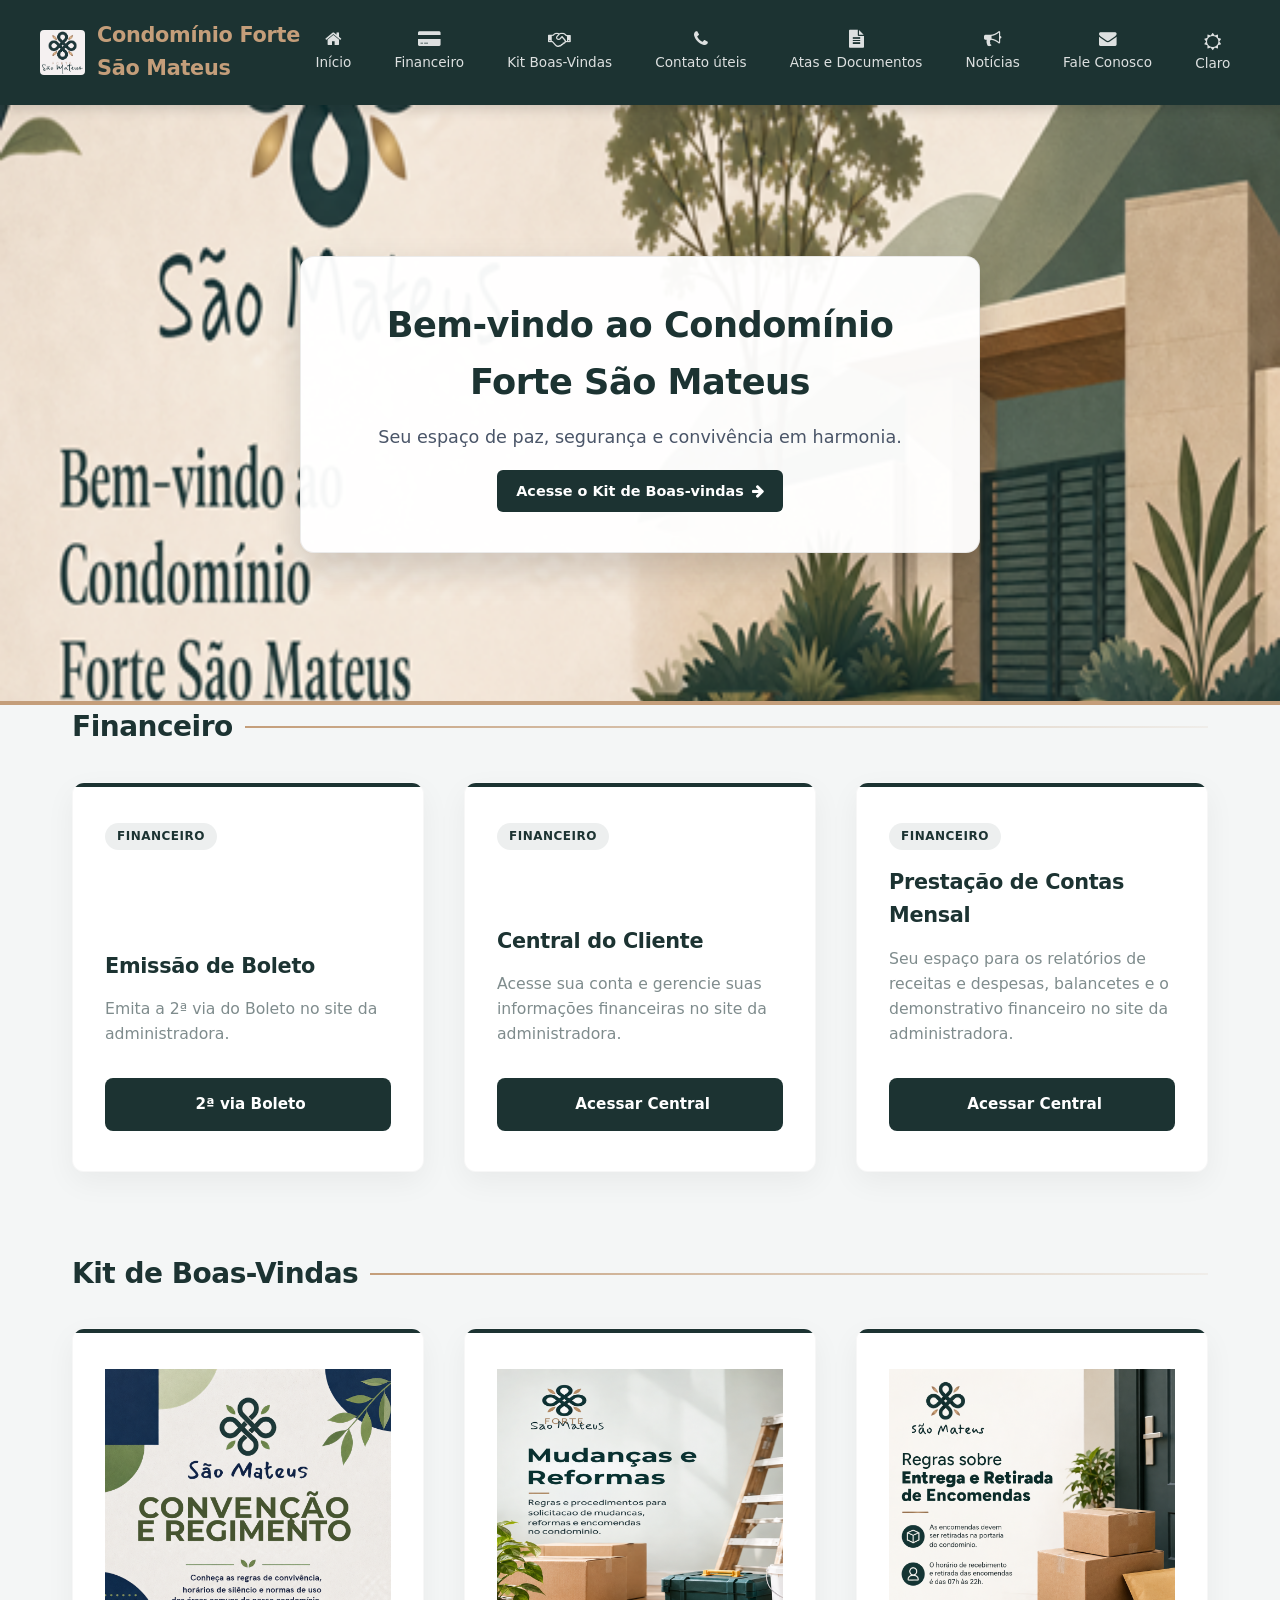
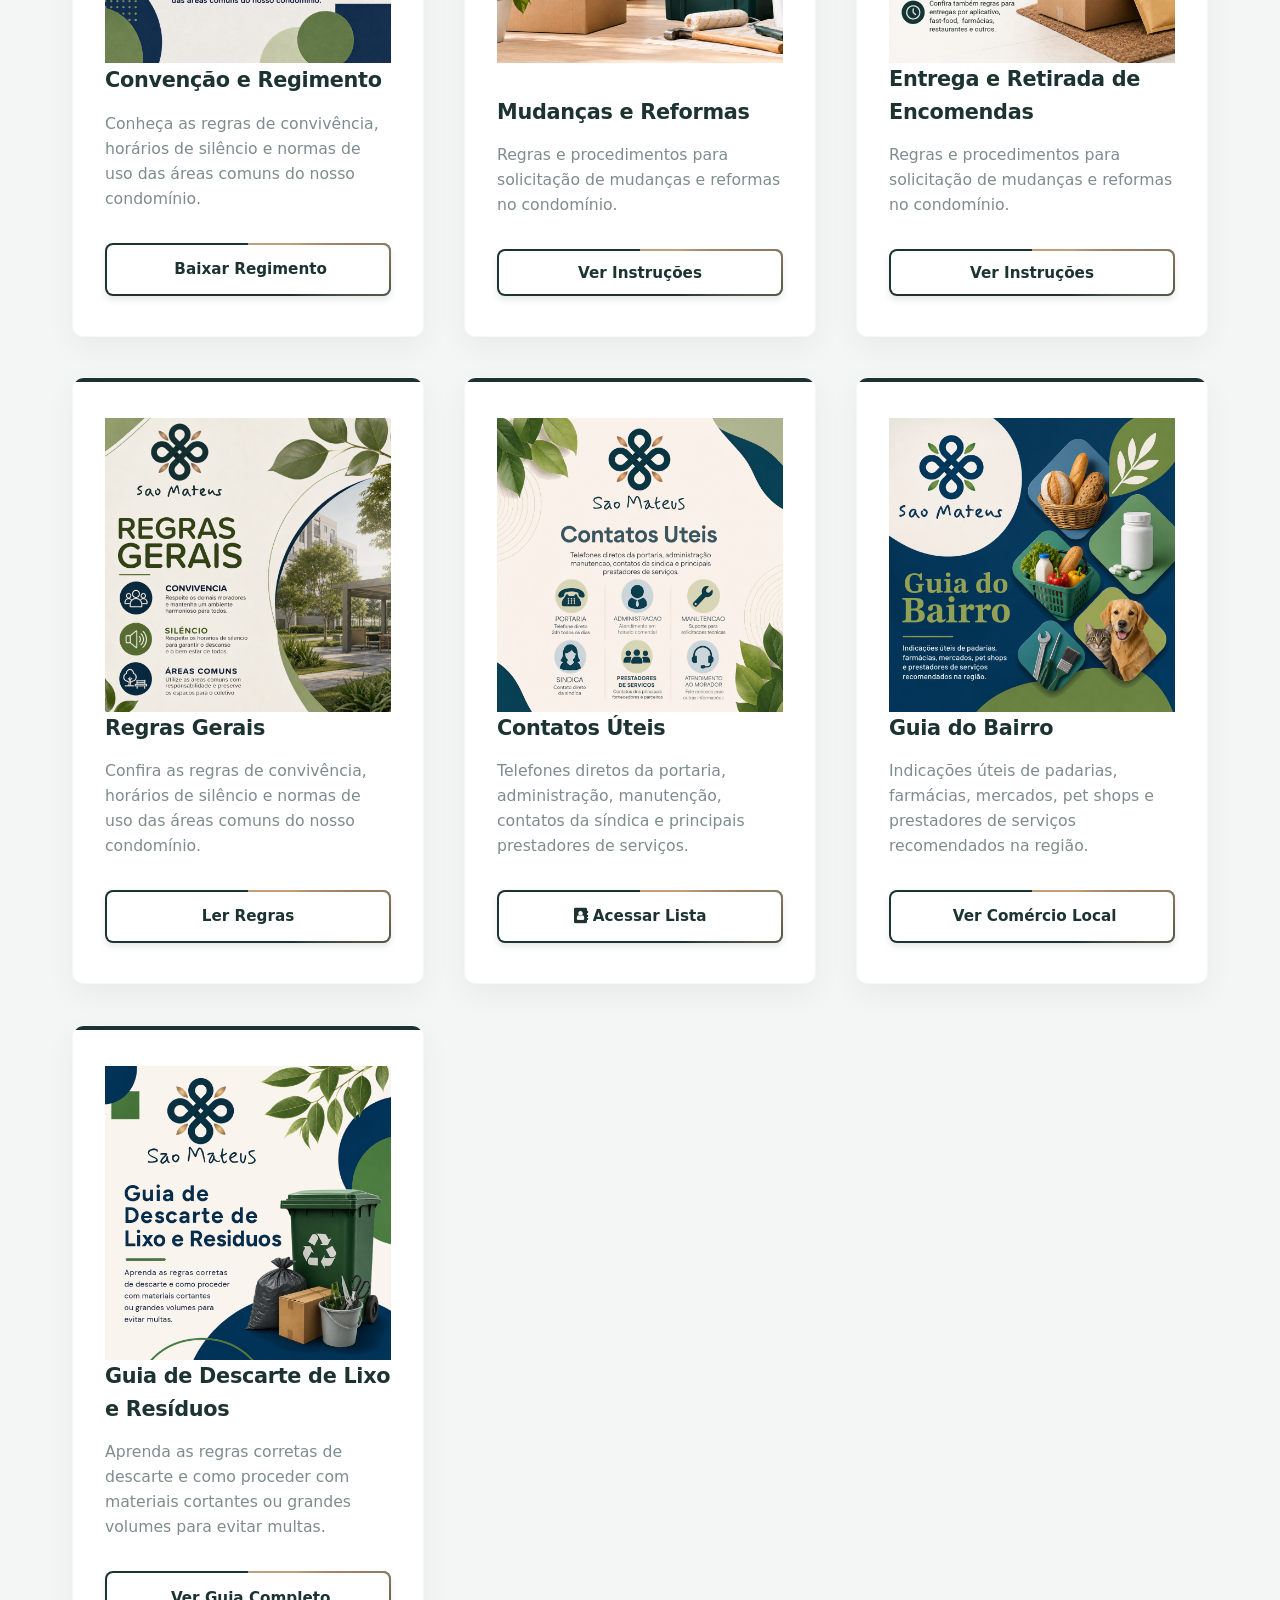
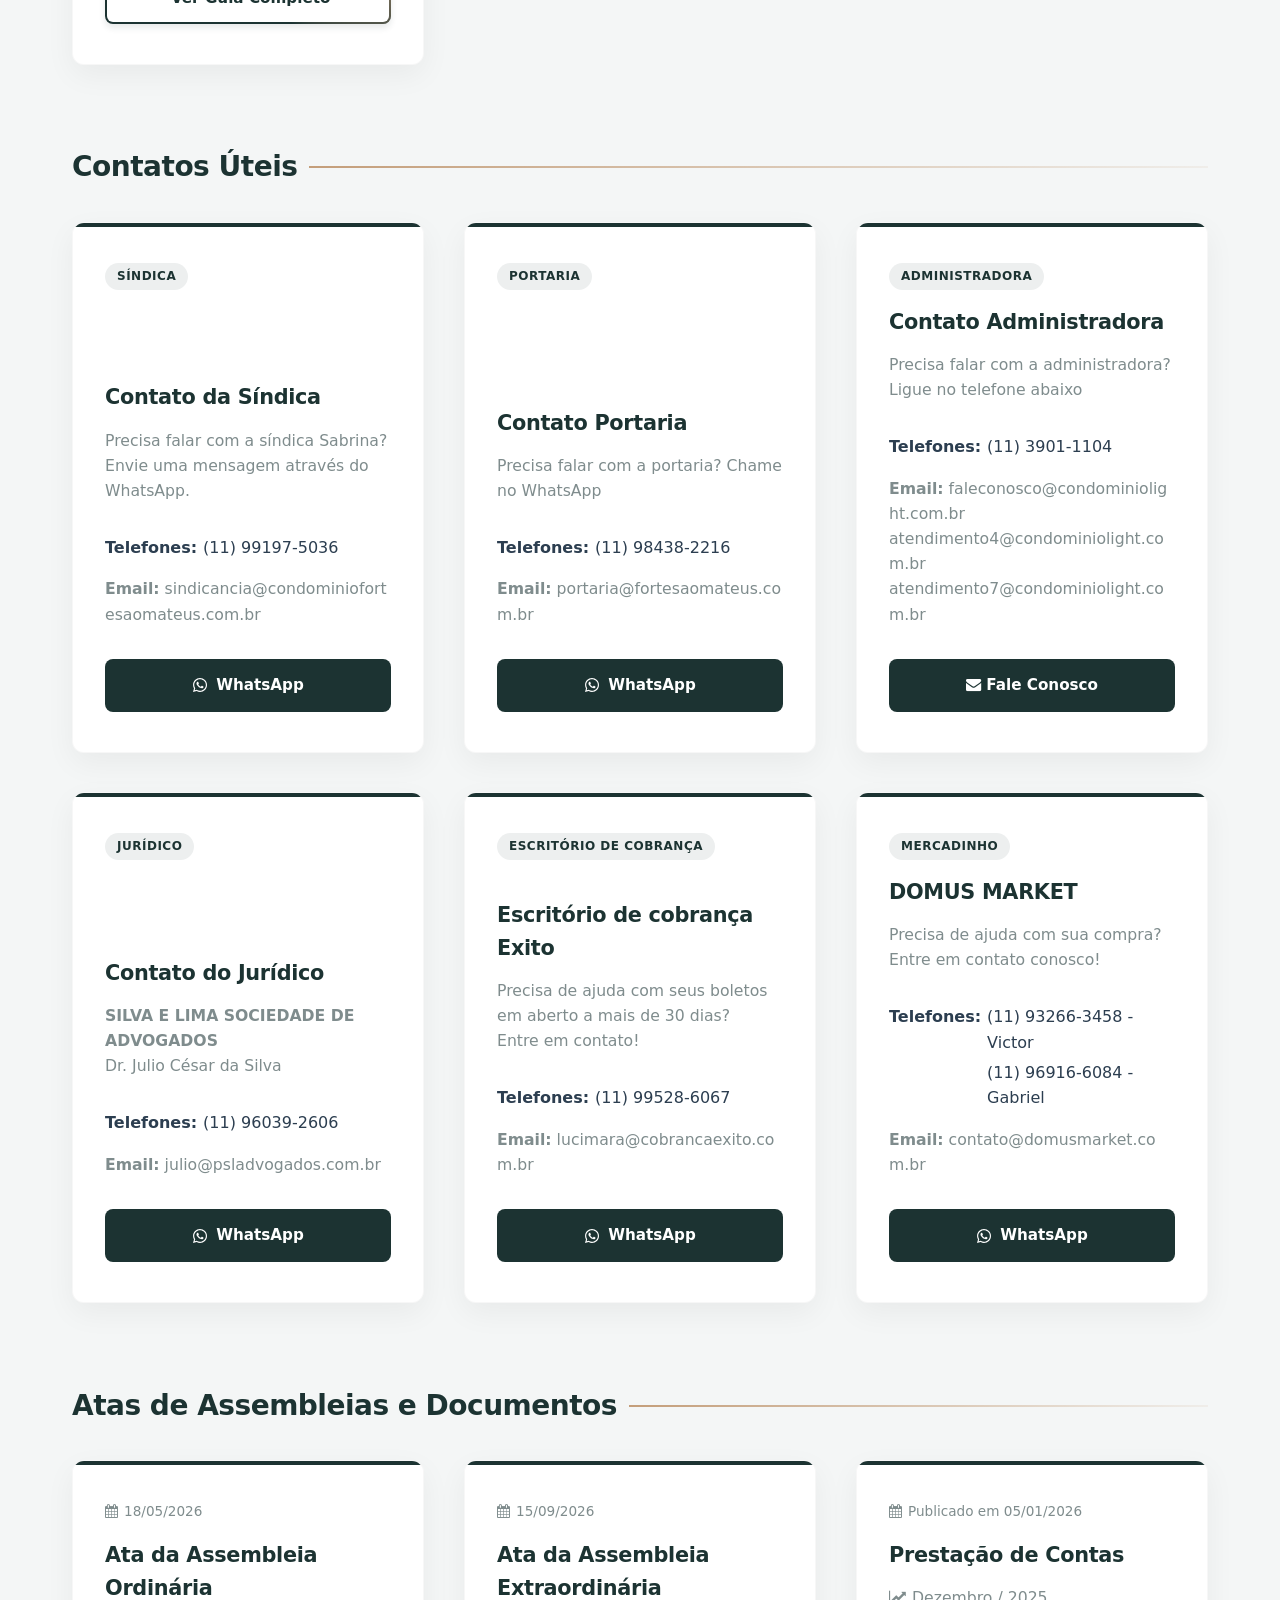
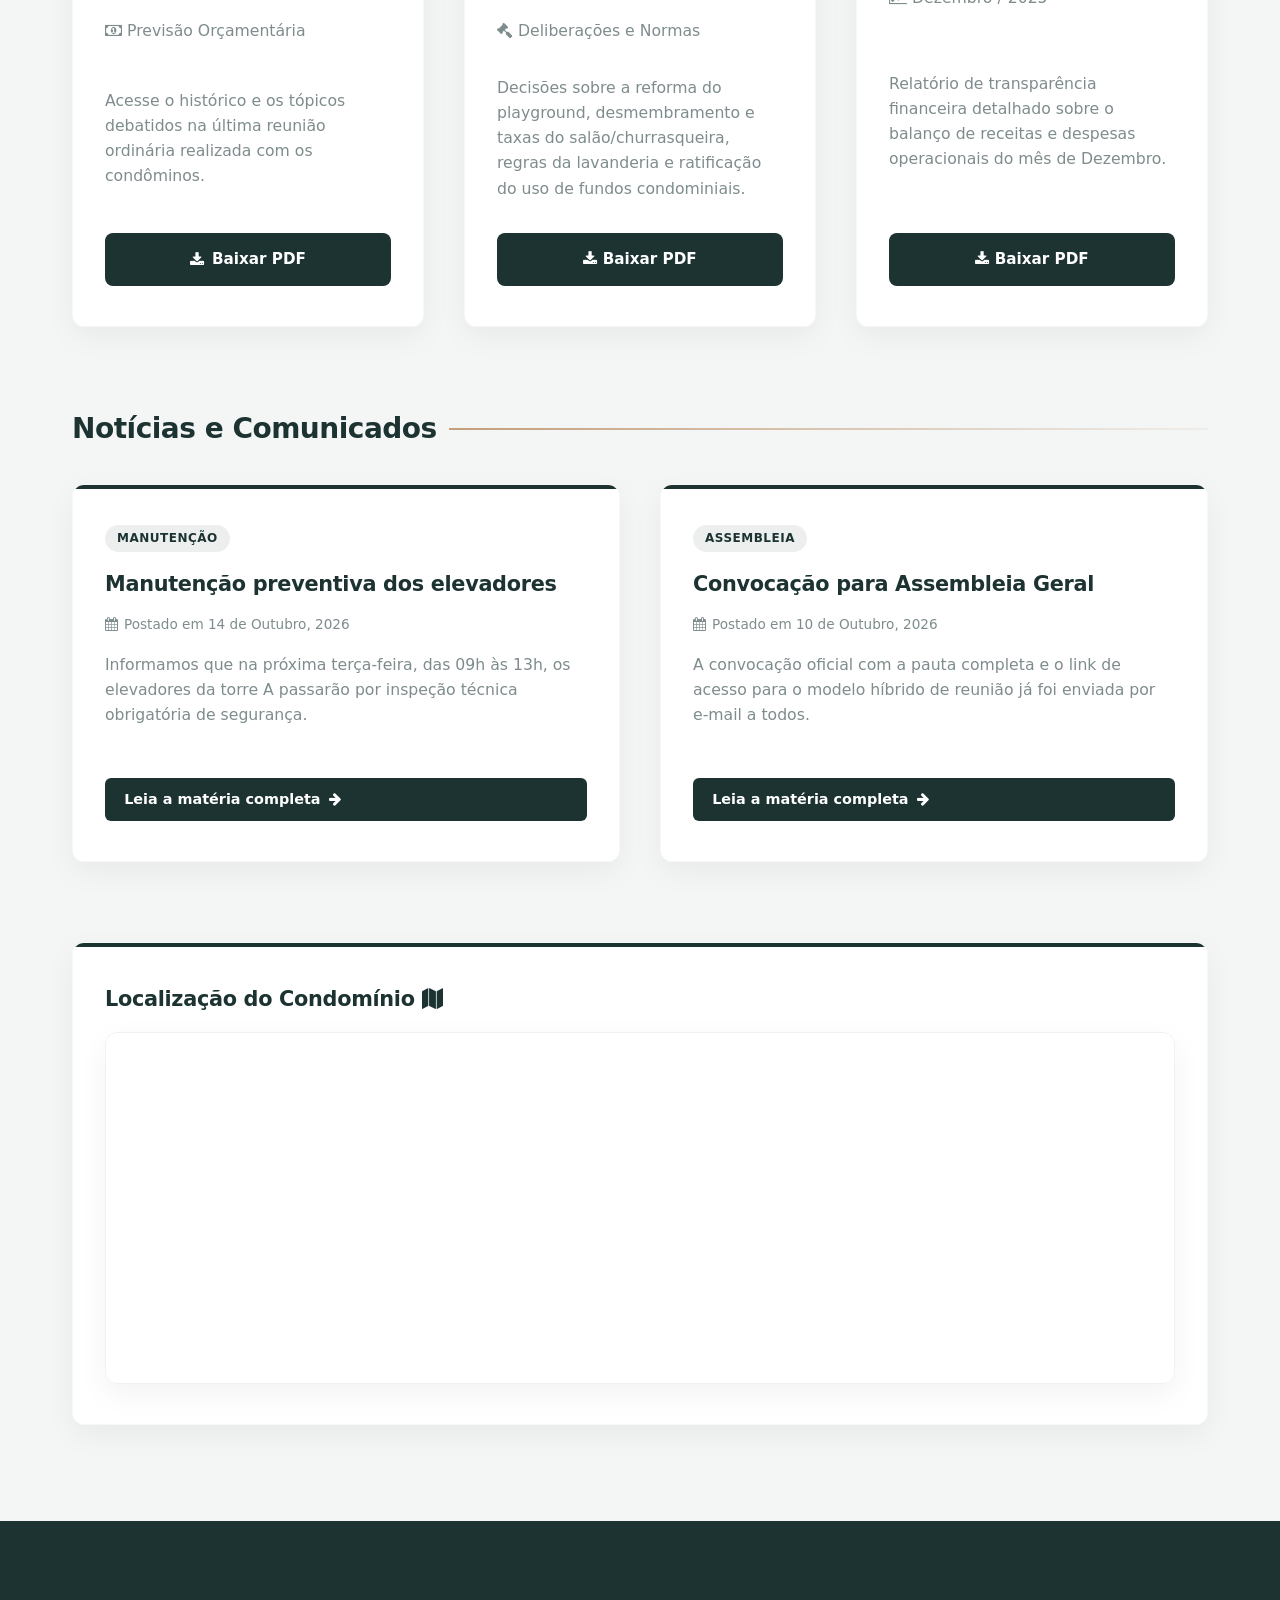
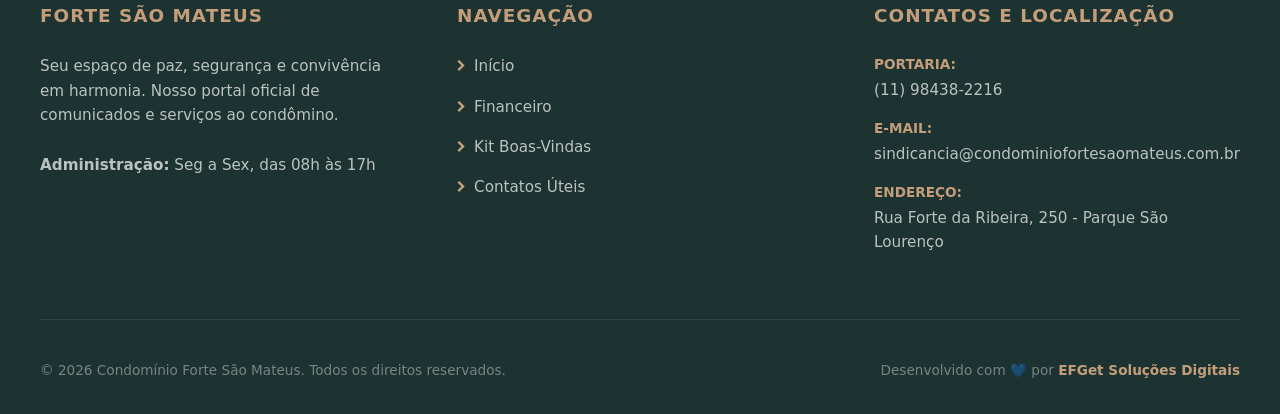
==== commit 3e07ec35: "Criação do card de encomendas" ====
--- a/index.html
+++ b/index.html
@@ -78,71 +78,33 @@
        CARROSSEL / HERO PRINCIPAL
     --------------------------------------- -->
 
-    <section class="carrossel-container" id="inicio">
+    <section class="carrossel-secao" id="inicio">
+        <!-- Apenas um container principal do carrossel -->
         <div class="carrossel-container">
 
-            <!-- SLIDE 1 (Ativo por padrão) -->
+            <!-- SLIDE 1: Fixo de Boas-Vindas -->
             <div class="slide ativo">
                 <picture class="slide-background">
                     <source media="(max-width: 768px)" srcset="imagens/banner-boas-vindas-4-Mobile.png">
                     <img src="imagens/banner-boas-vindas-4-Desktop.png" alt="Forte São Mateus">
                 </picture>
-                <!-- <div class="slide ativo" style="background-image: url('imagens/forte-sao-mateus.png');"> -->
                 <div class="slide-conteudo">
-                    <h1>Bem-vindo ao Condomínio Forte São Mateus</span></h1>
+                    <h1>Bem-vindo ao Condomínio Forte São Mateus</h1>
                     <p>Seu espaço de paz, segurança e convivência em harmonia.</p>
-                    <a href="#boas-vindas" class="btn-slide-noticia">Acesse o Kit de Boas-vindas <i
-                            class="fa fa-arrow-right"></i></a>
-                </div>
-            </div>
-
-            <!-- SLIDE 2 -->
-            <div class="slide">
-                <picture class="slide-background">
-                    <source media="(max-width: 768px)" srcset="imagens/Elevadores-condominio-Mobile.jpg">
-                    <img src="imagens/Elevadores-condominio-Desktop.jpg" alt="Elevadores">
-                </picture>
-                <div class="slide-conteudo">
-                    <h1>Manutenção Preventiva <span>dos Elevadores</span></h1>
-                    <p>Bloco 1 passará por inspeção técnica nesta terça-feira. Clique para saber os horários.</p>
-                    <a href="noticias.html#noticia-manutencao-out2026" class="btn-slide-noticia">Leia a matéria completa
-                        <i class="fa fa-arrow-right"></i></a>
-                </div>
-            </div>
-
-            <!-- SLIDE 3 -->
-            <div class="slide">
-                <picture class="slide-background">
-                    <source media="(max-width: 768px)" srcset="imagens/Banner-convocacao-assembleia-2-Mobile.png">
-                    <img src="imagens/Banner-convocacao-assembleia-2 - Copia.png" alt="Assembleia">
-                </picture>
-                <div class="slide-conteudo">
-                    <h1>Convocação para <span>Assembleia Geral</span></h1>
-                    <p>A pauta completa e o link de acesso para o modelo híbrido já estão disponíveis.</p>
-                    <a href="noticias.html#noticia-assembleia-out2026" class="btn-slide-noticia">Leia a matéria completa
-                        <i class="fa fa-arrow-right"></i>
+                    <a href="#boas-vindas" class="btn-slide-noticia">
+                        Acesse o Kit de Boas-vindas <i class="fa fa-arrow-right"></i>
                     </a>
                 </div>
             </div>
 
-            <div class="carrossel-container">
-                <!-- Os slides do site entram aqui -->
-                <div class="carrossel-progresso">
-                    <div class="barra-progresso"></div>
-                </div>
-            </div>
-
-            <!-- BARRA DE PROGRESSO DO SLIDE -->
+            <!-- Os slides dinâmicos da planilha serão injetados pelo JS EXATAMENTE AQUI -->
+
             <div class="carrossel-progresso">
                 <div class="barra-progresso"></div>
             </div>
 
             <!-- INDICADORES DE NAVEGAÇÃO (BOLINHAS) -->
-            <div class="carrossel-indicadores">
-                <span class="indicador ativo" data-slide="0"></span>
-                <span class="indicador" data-slide="1"></span>
-                <span class="indicador" data-slide="2"></span>
-            </div>
+            <div class="carrossel-indicadores"></div>
 
         </div>
     </section>
@@ -223,17 +185,31 @@
                 <!-- Card 2: Mudanças -->
                 <div class="card revelar-ao-scroll">
                     <div class="card-imagem-topo">
-                        <img src="imagens/Mudanças-Reformas-Encomendas-2.png" alt="Reformas">
+                        <img src="imagens/Mudanças-e-Reformas.png" alt="Reformas">
                     </div>
                     <div class="card-conteudo">
-                        <h3>Mudanças, Reformas e Encomendas</h3>
-                        <p>Regras e procedimentos para solicitação de mudanças, reformas e encomendas no condomínio.</p>
+                        <h3>Mudanças e Reformas</h3>
+                        <p>Regras e procedimentos para solicitação de mudanças e reformas no condomínio.</p>
 
                         <button id="btn-abrir-instrucoes" class="btn-acao-boas-vindas">Ver Instruções</button>
                     </div>
                 </div>
 
-                <!-- Card 3: Regras Gerais -->
+                <!-- Card 3: Encomendas -->
+                <div class="card revelar-ao-scroll">
+                    <div class="card-imagem-topo">
+                        <img src="imagens/Entrega-e-retirada-de-encomendas.png" alt="Reformas">
+                    </div>
+                    <div class="card-conteudo">
+                        <h3>Entrega e Retirada de Encomendas</h3>
+                        <p>Regras e procedimentos para solicitação de mudanças e reformas no condomínio.</p>
+
+                        <button id="btn-abrir-encomendas" class="btn-acao-boas-vindas">Ver Instruções</button>
+                    </div>
+                </div>
+
+
+                <!-- Card 4: Regras Gerais -->
                 <div class="card revelar-ao-scroll">
                     <div class="card-imagem-topo">
                         <img src="imagens/Regras-Gerais.png" alt="Reformas">
@@ -246,7 +222,7 @@
                     </div>
                 </div>
 
-                <!-- Card 4: Contatos Úteis -->
+                <!-- Card 5: Contatos Úteis -->
                 <div class="card revelar-ao-scroll">
                     <div class="card-imagem-topo">
                         <img src="imagens/Contatos-uteis.png" alt="Contatos">
@@ -261,7 +237,7 @@
                     </div>
                 </div>
 
-                <!-- Card 5: Guia do Bairro -->
+                <!-- Card 6: Guia do Bairro -->
                 <div class="card revelar-ao-scroll">
                     <div class="card-imagem-topo">
                         <img src="imagens/Guia-bairro-1.png" alt="Guia do Bairro">
@@ -276,7 +252,7 @@
                     </div>
                 </div>
 
-                <!-- Card 6: Lixo e Reciclagem -->
+                <!-- Card 7: Lixo e Reciclagem -->
                 <div class="card revelar-ao-scroll">
                     <div class="card-imagem-topo">
                         <img src="imagens/Guia-descarte-lixo-1.png" alt="Reciclagem">
@@ -503,10 +479,6 @@
             </div>
         </section>
 
-
-
-
-
         <!-- SEÇÃO: NOTÍCIAS (COM CRONOGRAMA E BADGES DE IDENTIFICAÇÃO) -->
         <section id="noticias" class="secao">
             <h2 class="titulo-secao">Notícias e Comunicados</h2>
@@ -515,39 +487,41 @@
                 <div id="noticias-resumo-home" class="grid-cards">
                     <!-- Os cards serão inseridos pelo JavaScript direto da planilha -->
 
-                <!-- Notícia 1 -->
-                <div class="card revelar-ao-scroll" id="noticia-elevadores">
-                    <div class="card-conteudo-simples">
-                        <span class="badge-categoria categoria-manutencao">Manutenção</span>
-                        <h3>Manutenção preventiva dos elevadores</h3>
-                        <span class="data-publicacao"><i class="fa fa-calendar"></i> Postado em 14 de Outubro,
-                            2026</span>
-                        <p>Informamos que na próxima terça-feira, das 09h às 13h, os elevadores da torre A passarão por
-                            inspeção técnica obrigatória de segurança.</p>
-                        <a href="noticias.html#noticia-manutencao-out2026" class="btn-slide-noticia">
-                            Leia a matéria completa
-                            <i class="fa fa-arrow-right"></i>
-                        </a>
-                    </div>
-                </div>
-
-                <!-- Notícia 2 -->
-                <div class="card revelar-ao-scroll" id="noticia-assembleia">
-                    <div class="card-conteudo-simples">
-                        <span class="badge-categoria categoria-assembleia">Assembleia</span>
-                        <h3>Convocação para Assembleia Geral</h3>
-                        <span class="data-publicacao"><i class="fa fa-calendar"></i> Postado em 10 de Outubro,
-                            2026</span>
-                        <p>A convocação oficial com a pauta completa e o link de acesso para o modelo híbrido de reunião
-                            já foi enviada por e-mail a todos.</p>
-                        <a href="noticias.html#noticia-assembleia-out2026" class="btn-slide-noticia">
-                            Leia a matéria completa
-                            <i class="fa fa-arrow-right"></i>
-                        </a>
-                    </div>
-                </div>
-
-            </div>
+                    <!-- Notícia 1 -->
+                    <div class="card revelar-ao-scroll" id="noticia-elevadores">
+                        <div class="card-conteudo-simples">
+                            <span class="badge-categoria categoria-manutencao">Manutenção</span>
+                            <h3>Manutenção preventiva dos elevadores</h3>
+                            <span class="data-publicacao"><i class="fa fa-calendar"></i> Postado em 14 de Outubro,
+                                2026</span>
+                            <p>Informamos que na próxima terça-feira, das 09h às 13h, os elevadores da torre A passarão
+                                por
+                                inspeção técnica obrigatória de segurança.</p>
+                            <a href="noticias.html#noticia-manutencao-out2026" class="btn-slide-noticia">
+                                Leia a matéria completa
+                                <i class="fa fa-arrow-right"></i>
+                            </a>
+                        </div>
+                    </div>
+
+                    <!-- Notícia 2 -->
+                    <div class="card revelar-ao-scroll" id="noticia-assembleia">
+                        <div class="card-conteudo-simples">
+                            <span class="badge-categoria categoria-assembleia">Assembleia</span>
+                            <h3>Convocação para Assembleia Geral</h3>
+                            <span class="data-publicacao"><i class="fa fa-calendar"></i> Postado em 10 de Outubro,
+                                2026</span>
+                            <p>A convocação oficial com a pauta completa e o link de acesso para o modelo híbrido de
+                                reunião
+                                já foi enviada por e-mail a todos.</p>
+                            <a href="noticias.html#noticia-assembleia-out2026" class="btn-slide-noticia">
+                                Leia a matéria completa
+                                <i class="fa fa-arrow-right"></i>
+                            </a>
+                        </div>
+                    </div>
+
+                </div>
         </section>
 
         <!-- Seção do Mapa -->
@@ -619,7 +593,7 @@
         </div>
     </footer>
 
-    <script src="script.min.js"></script>
+    <script src="script.js"></script>
 
     <dialog id="modal-instrucoes" class="modal-boas-vindas">
         <div class="modal-boas-vindas-wrapper">
@@ -652,19 +626,67 @@
                         <li><strong>Entulho:</strong> É proibido o descarte de restos de obra e entulho nas lixeiras
                             comuns do condomínio. A caçamba e a retirada são de responsabilidade total do morador.</li>
                     </ul>
-
-                    <h3>📦 Entrega e Retirada de Encomendas </h3>
-                    <ul>
-                        <li><strong>Retirada de encomendas na Portaria:</strong> O morador tem até 72 horas para retirar
-                            encomendas comuns, mas cestas básicas e remédios devem ser retirados no mesmo dia. O horário
-                            de recebimento e retirada é das 07h às 22h.</li>
-                        <li><strong>Horários:</strong> O horário de recebimento e retirada é das 07h às 22h.</li>
-                        <li><strong>Restrição de entregas por aplicativo:</strong> Entregadores de fast-food, farmácias,
-                            restaurantes e prestadores similares não entram nas torres; o morador deve descer até a
-                            portaria para retirar.</li>
-                    </ul>
-                </div>
-            </div>
+                </div>
+            </div>
+        </div>
+    </dialog>
+
+    <!-- Pop-up de Encomendas  -->
+    <dialog id="modal-encomendas" class="modal-boas-vindas">
+        <div class="modal-boas-vindas-conteudo">
+
+            <!-- Cabeçalho idêntico ao da imagem -->
+            <div class="modal-boas-vindas-header">
+                <h2>📦 Instruções para Recebimento e Retirada</h2>
+                <button class="botao-fechar-instrucoes botao-fechar-encomendas"
+                    aria-label="Fechar modal">&times;</button>
+            </div>
+
+            <div class="modal-boas-vindas-body">
+
+                <!-- Grupo 1: Recebimento na Portaria -->
+                <h3>📦 Recebimento de Volumes</h3>
+                <ul>
+                    <li><strong>Volume Permitido:</strong> A portaria aceitará apenas encomendas de pequeno e médio
+                        volume. É proibido o recebimento de móveis, eletrodomésticos ou volumes de grande porte.</li>
+                    <li><strong>Restrições de Entrega:</strong> Não são aceitos produtos perecíveis, remédios, refeições
+                        (fast-food) ou qualquer entrega que exija código de confirmação ou pagamento no ato. O morador
+                        deve descer para receber.</li>
+                    <li><strong>Dados do Pacote:</strong> Encomendas com dados de identificação incompletos, incorretos
+                        ou nome que não conste no cadastro do condomínio serão devolvidas imediatamente ao remetente.
+                    </li>
+                </ul>
+
+                <!-- Grupo 2: Prazos e Retirada -->
+                <h3>⏳ Prazos e Retirada de Encomendas</h3>
+                <ul>
+                    <li><strong>Horário de Funcionamento:</strong> O recebimento e a retirada de encomendas ocorrem
+                        estritamente de segunda a domingo, das <strong>07h às 22h</strong>.</li>
+                    <li><strong>Prazo Limite:</strong> O morador tem o prazo máximo de <strong>72 horas</strong> para
+                        retirar suas encomendas na portaria.</li>
+                    <li><strong>Urgências (Cesta Básica/Remédio):</strong> Cestas básicas e medicamentos devem ser
+                        retirados obrigatoriamente no mesmo dia do recebimento. <span
+                            style="color: #E74C3C; font-weight: 600;">O descumprimento gera multa direta</span>.</li>
+                    <li><strong>Retirada por Menores:</strong> As encomendas só serão liberadas para crianças a partir
+                        de 12 anos. É proibida a entrega para menores desacompanhados.</li>
+                </ul>
+
+                <!-- Grupo 3: Casos Especiais -->
+                <h3>⚖️ Correspondências Judiciais</h3>
+                <ul>
+                    <li><strong>Procedimento:</strong> Notificações e intimações judiciais não são recebidas pela
+                        portaria. O oficial será identificado e encaminhado diretamente ao apartamento do destinatário.
+                    </li>
+                </ul>
+
+            </div>
+
+            <!-- Rodapé com o botão padrão "Entendido" centralizado/alinhado -->
+            <div class="modal-footer" style="padding: 0 2rem 2rem 2rem; background-color: transparent;">
+                <button class="btn-acao botao-fechar-encomendas"
+                    style="cursor: pointer; border: none;">Entendido</button>
+            </div>
+
         </div>
     </dialog>
 
--- a/style.css
+++ b/style.css
@@ -305,17 +305,21 @@
 
 body.dark-mode .modal-boas-vindas-body h3 {
     color: var(--dourado-bronze) !important;
-    /* Destaca os títulos internos em dourado */
 }
 
 body.dark-mode .modal-boas-vindas-body ul li {
     color: #CAD6D6 !important;
-    /* Torna as regras e textos da lista visíveis em cinza claro */
 }
 
 body.dark-mode .modal-boas-vindas-body ul li strong {
     color: #FFFFFF !important;
-    /* Destaca os termos importantes (ex: "Agendamento:") em branco */
+    text-shadow: 0 1px 2px rgba(0, 0, 0, 0.5); 
+}
+
+body.dark-mode .modal-boas-vindas-body p,
+body.dark-mode .modal-boas-vindas-body ul li {
+    color: #E2E8F0 !important;
+    font-weight: 400;
 }
 
 /* --- CORREÇÃO DO FORMULÁRIO FALE CONOSCO (MODO ESCURO) --- */
@@ -349,7 +353,8 @@
     /* Força o título principal a ficar totalmente branco */
 }
 
-body.dark-mode .botao-fechar-instrucoes {
+body.dark-mode .botao-fechar-instrucoes,
+body.dark-mode .botao-fechar-encomendas {
     color: #FFFFFF !important;
     /* Força o botão X a ficar branco */
 }
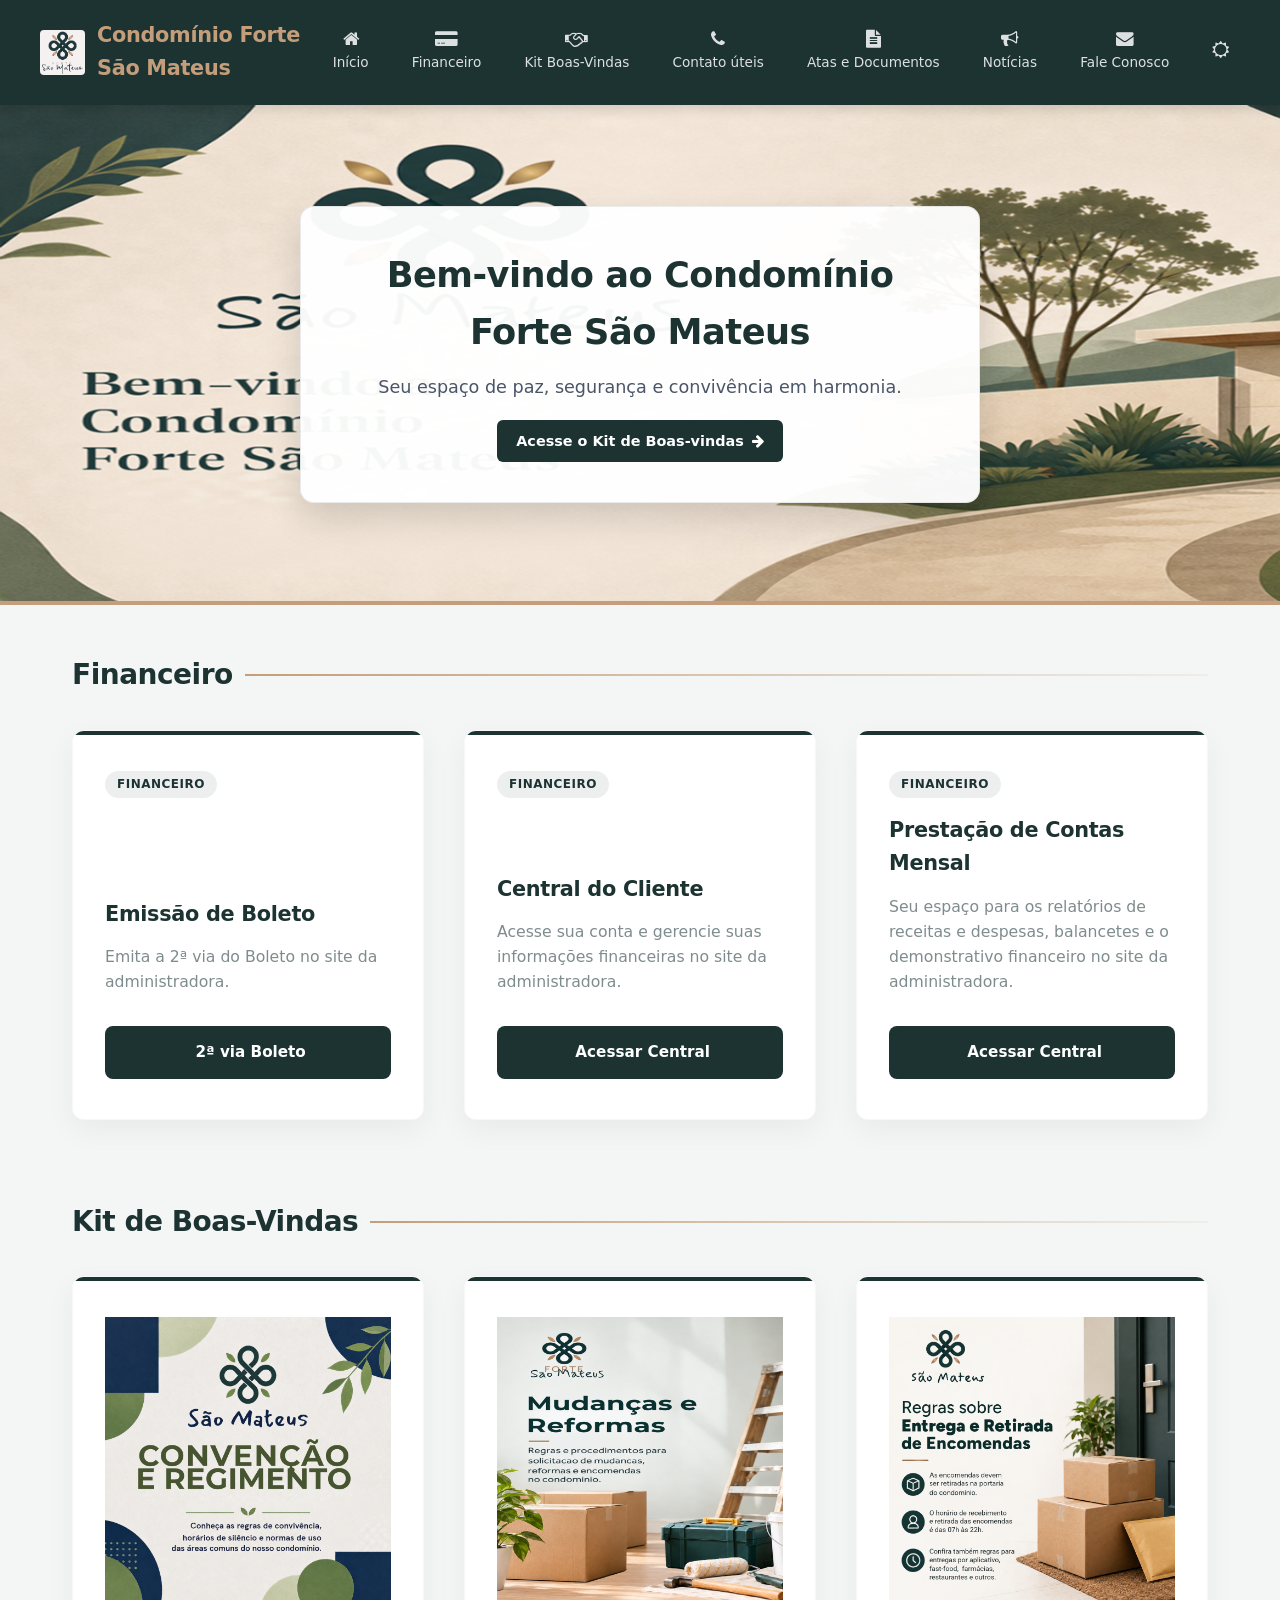
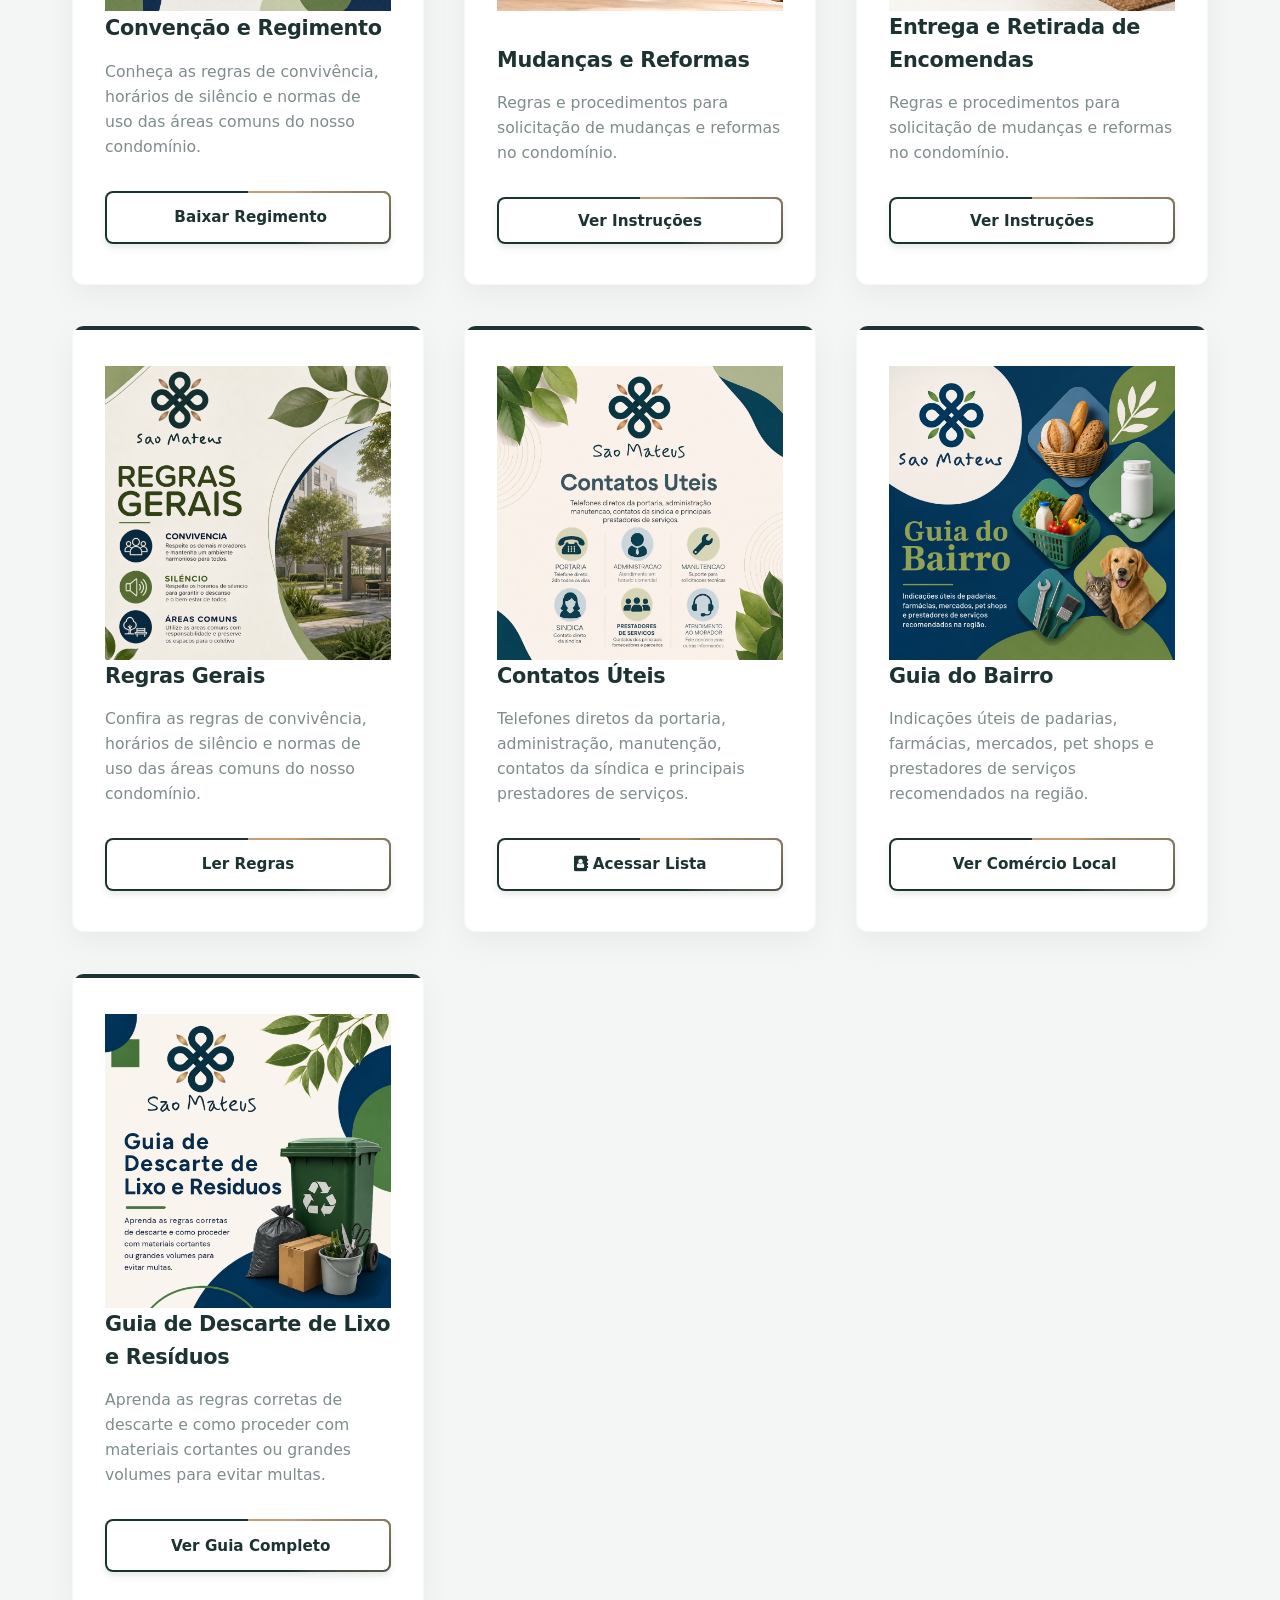
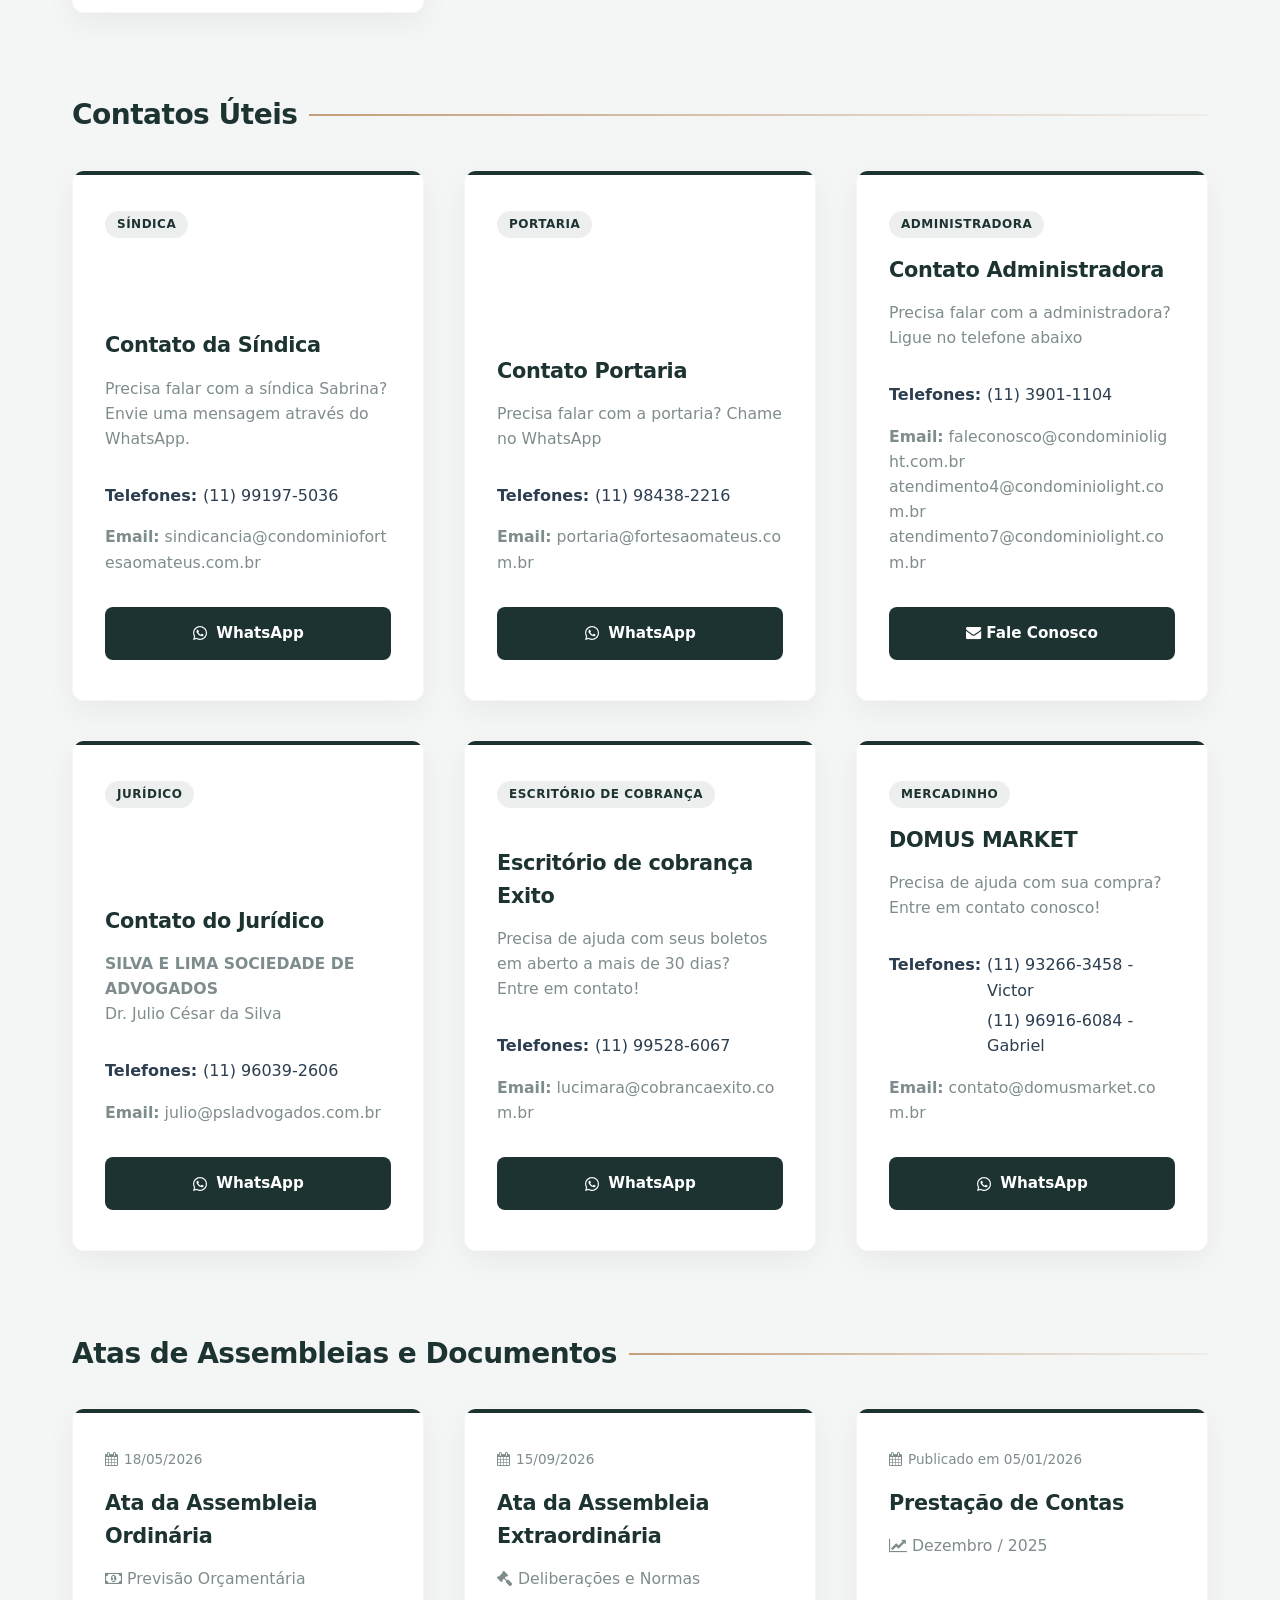
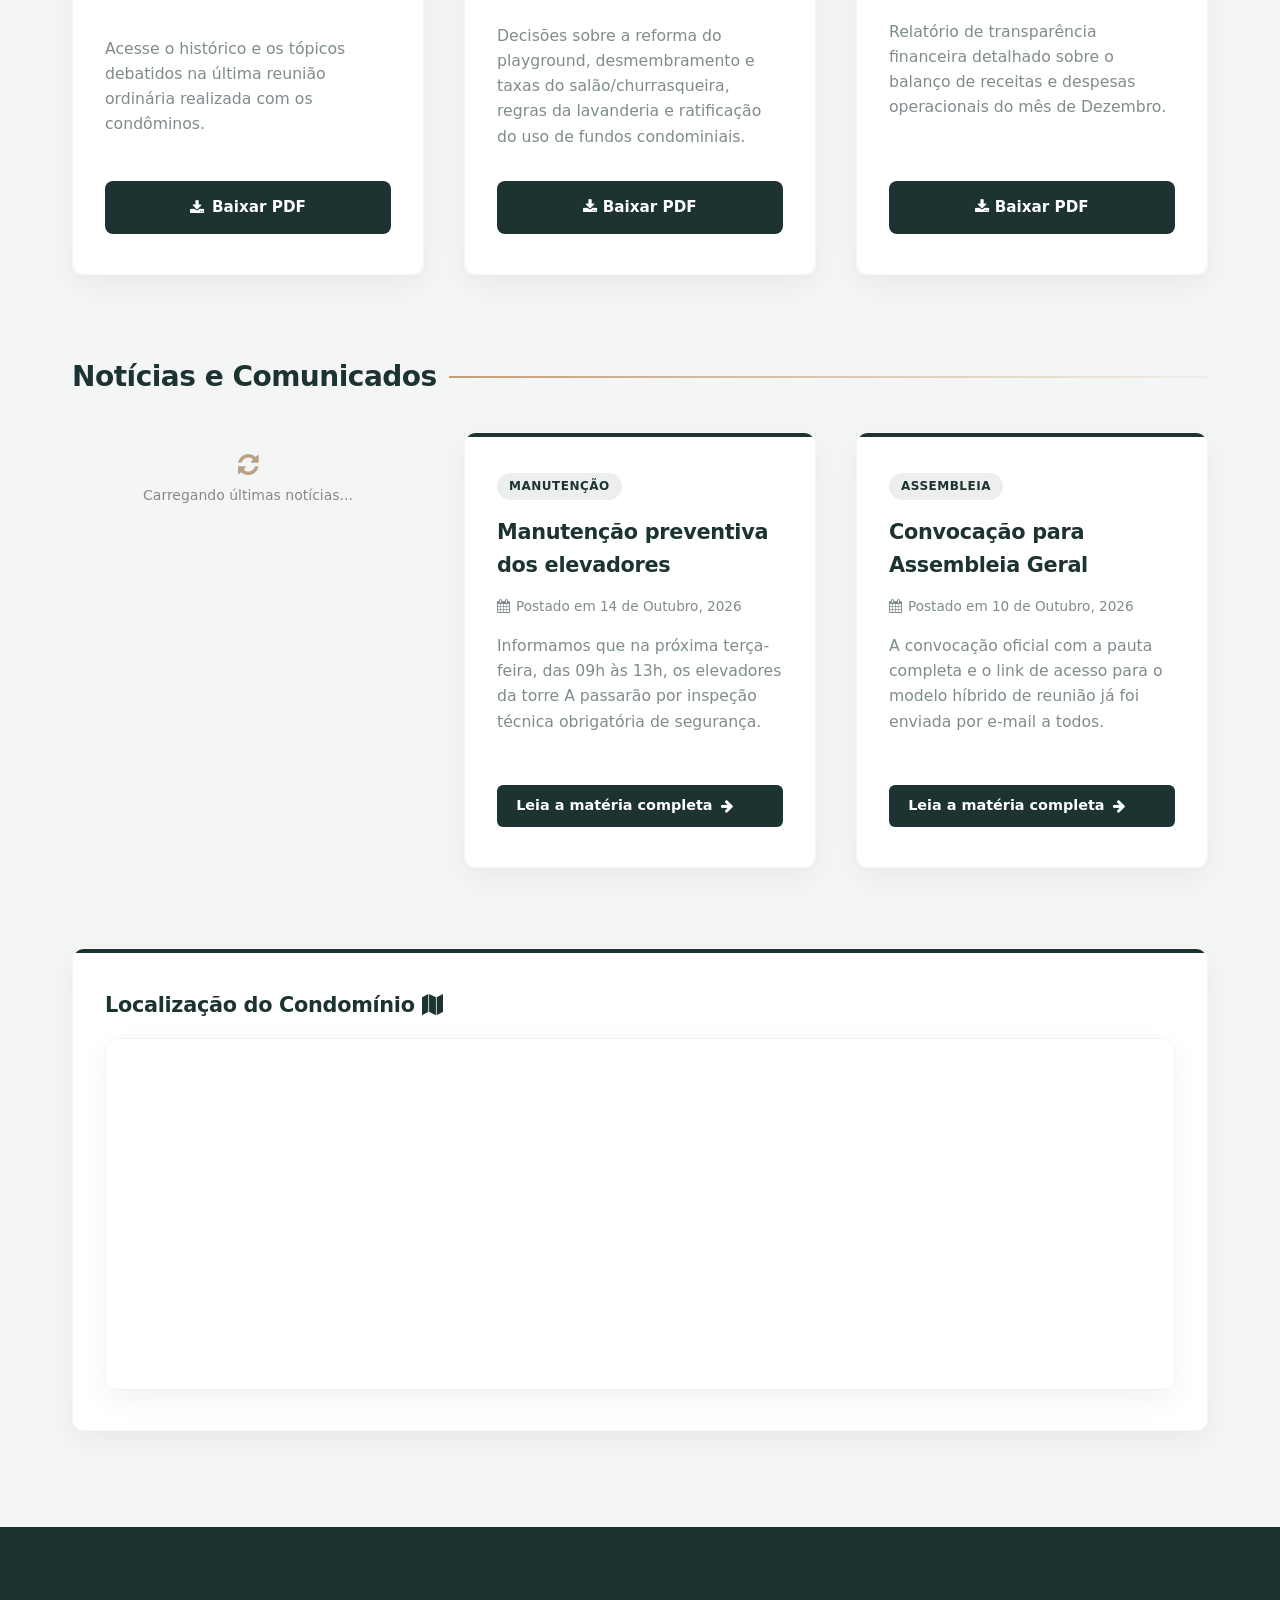
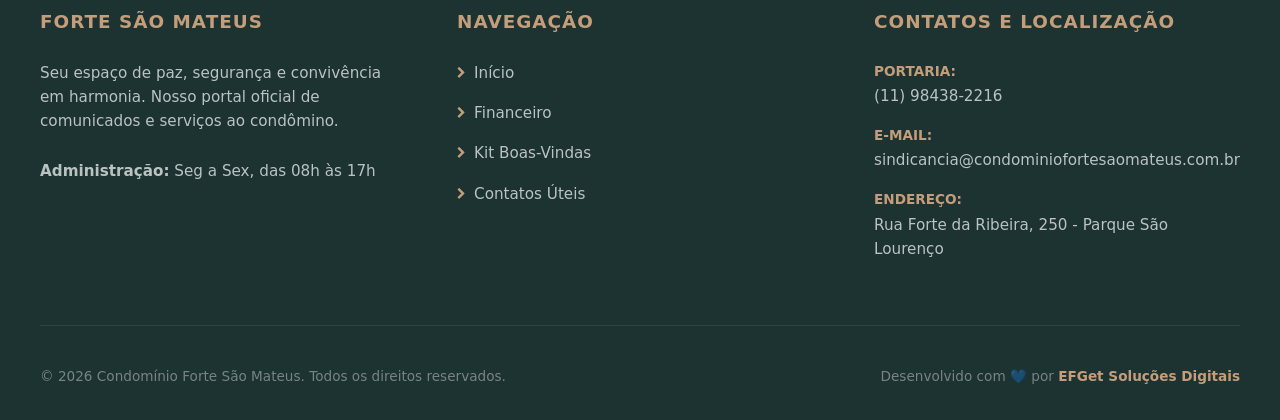
==== commit a413d3db: "Inclusao pesquisa noticias" ====
--- a/index.html
+++ b/index.html
@@ -8,8 +8,6 @@
     <!-- Importação de Fontes Modernas e Ícones Visuais -->
     <link rel="preconnect" href="https://googleapis.com">
     <link rel="preconnect" href="https://gstatic.com" crossorigin>
-    <!-- <link href="https://googleapis.com/css2?family=Inter:wght@300;400;500;600;700;800&display=swap" rel="stylesheet"> -->
-    <!-- <link rel="stylesheet" href="https://cloudflare.com"> -->
     <link rel="stylesheet" href="style.css">
     <link rel="stylesheet" href="https://cdnjs.cloudflare.com/ajax/libs/font-awesome/4.7.0/css/font-awesome.min.css">
     <!-- Vincula o Manifesto do PWA -->
@@ -41,17 +39,20 @@
             <!-- MENU MOBILE: Lista vertical flutuante, escondida por padrão no PC e celular -->
             <nav id="mobile-nav" class="hidden">
                 <ul>
-                    <div class="mobile-dark-container">
+                    <!-- <div class="mobile-dark-container">
                         <button id="btn-dark-mobile" class="btn-toggle-dark" aria-label="Alternar Modo Escuro">
                             <i class="fa fa-moon-o"></i> <span></span>
                         </button>
-                    </div>
+                    </div> -->
+                    <button id="btn-dark-mobile" class="btn-toggle-dark" aria-label="Alternar Modo Escuro">
+                            <i class="fa fa-moon-o"></i> <span></span>
+                        </button>
                     <li><a href="#inicio"><i class="fa fa-home"></i> Início</a></li>
                     <li><a href="#financeiro"><i class="fa fa-credit-card-alt"></i> Financeiro</a></li>
                     <li><a href="#boas-vindas"><i class="fa fa-handshake-o"></i> Kit Boas-Vindas</a></li>
                     <li><a href="contatos-uteis.html"><i class="fa fa-phone"></i> Contato úteis</a></li>
                     <li><a href="#atas"><i class="fa fa-file-text"></i> Atas e Documentos</a></li>
-                    <li><a href="noticias.html#mural-noticias"><i class="fa fa-bullhorn"></i> Notícias</a></li>
+                    <li> <a href="noticias.html#mural-noticias-completo"><i class="fa fa-bullhorn"></i> Notícias</a></li>
                     <li><a href="faleconosco.html"><i class="fa fa-envelope"></i> Fale Conosco</a></li>
                 </ul>
             </nav>
@@ -62,12 +63,12 @@
                 <a href="#boas-vindas"><i class="fa fa-handshake-o"></i> Kit Boas-Vindas</a>
                 <a href="contatos-uteis.html"><i class="fa fa-phone"></i> Contato úteis</a>
                 <a href="#atas"><i class="fa fa-file-text"></i> Atas e Documentos</a>
-                <a href="noticias.html#mural-noticias"><i class="fa fa-bullhorn"></i> Notícias</a>
+                <a href="noticias.html#mural-noticias-completo"><i class="fa fa-bullhorn"></i> Notícias</a>
                 <a href="faleconosco.html"><i class="fa fa-envelope"></i> Fale Conosco</a>
 
                 <button id="btn-dark-desktop" class="item-menu-dark">
                     <i class="fa fa-sun-o"></i>
-                    <span>Claro</span>
+                    <span></span>
                 </button>
             </nav>
         </div>
@@ -487,6 +488,12 @@
                 <div id="noticias-resumo-home" class="grid-cards">
                     <!-- Os cards serão inseridos pelo JavaScript direto da planilha -->
 
+                    <div id="carregando-home" style="text-align: center; padding: 20px; width: 100%; color: #888;">
+                        <i class="fa fa-refresh fa-spin"
+                            style="font-size: 24px; margin-bottom: 8px; color: #baa181;"></i>
+                        <p style="font-size: 14px;">Carregando últimas notícias...</p>
+                    </div>
+
                     <!-- Notícia 1 -->
                     <div class="card revelar-ao-scroll" id="noticia-elevadores">
                         <div class="card-conteudo-simples">
--- a/style.css
+++ b/style.css
@@ -313,7 +313,7 @@
 
 body.dark-mode .modal-boas-vindas-body ul li strong {
     color: #FFFFFF !important;
-    text-shadow: 0 1px 2px rgba(0, 0, 0, 0.5); 
+    text-shadow: 0 1px 2px rgba(0, 0, 0, 0.5);
 }
 
 body.dark-mode .modal-boas-vindas-body p,
@@ -431,9 +431,15 @@
 .container-header {
     max-width: 1200px;
     margin: 0 auto;
-    display: flex;
-    justify-content: space-between;
-    align-items: center;
+    display: flex !important;
+    flex-direction: row !important;
+    justify-content: space-between !important;
+    /* Distribui logo na esquerda, busca no centro e botão na direita */
+    align-items: center !important;
+    /* Alinha todos os elementos perfeitamente pelo centro vertical */
+    gap: 20px;
+    /* Evita que os elementos batam um no outro em telas menores */
+    width: 100%;
 }
 
 .logo-container {
@@ -513,7 +519,7 @@
 .carrossel-container {
     position: relative;
     width: 100%;
-    height: 600px;
+    height: 500px;
     overflow: hidden;
     /* background-color: #FFFFFF !important;  */
     background-color: var(--verde-escuro) !important;
@@ -547,9 +553,9 @@
     width: 100%;
     height: 100%;
     object-fit: cover;
-    /* Faz o preenchimento perfeito e pesado */
+    /* Alinha a imagem totalmente à esquerda e centraliza na vertical */
+    object-position: left center;
     z-index: -1;
-    /* Joga a imagem para trás do texto */
 }
 
 .slide-conteudo {
@@ -770,6 +776,7 @@
     color: var(--verde-escuro);
     font-size: 1.75rem;
     font-weight: 700;
+    margin-top: 3rem;
     margin-bottom: 2rem;
     display: flex;
     align-items: center;
@@ -1349,7 +1356,8 @@
 }
 
 .texto-completo p {
-    white-space: pre-wrap; /* Esta linha faz o navegador respeitar as quebras de linha automáticas da planilha */
+    white-space: pre-wrap;
+    /* Esta linha faz o navegador respeitar as quebras de linha automáticas da planilha */
     color: var(--texto-escuro);
     font-size: 1.05rem;
     line-height: 1.8;
@@ -1471,10 +1479,54 @@
     display: none;
 }
 
+.mural-busca-container {
+    position: relative !important; /* Essencial para que a lupa absoluta se oriente por ele */
+    display: flex !important;
+    align-items: center !important;
+    width: 100%;
+    max-width: 400px;
+    margin: 0 !important;
+    padding: 0 !important;
+}
+
+.mural-busca-container input[type="text"] {
+    width: 100%;
+    /* O preenchimento da direita (45px) impede que o texto digitado passe por baixo do ícone */
+    padding: 10px 45px 10px 15px !important;
+    font-size: 15px;
+    margin: 0 !important;
+}
+
+.mural-busca-container input[type="text"]:focus {
+    border-color: #baa181;
+    box-shadow: 0 4px 12px rgba(186, 161, 129, 0.2);
+}
+
+/* Força a lupa a ficar centralizada verticalmente e alinhada à direita interna */
+.mural-busca-container .icone-lupa-mural {
+    position: absolute !important;
+    top: 50% !important;
+    transform: translateY(-50%) !important;
+    right: 15px !important; /* Ajusta a distância da borda direita interna */
+    color: #baa181 !important;
+    font-size: 16px !important;
+    pointer-events: none; /* Garante que clicar na lupa clique no input */
+    z-index: 99 !important;
+}
+
 /* ------------------------------------
    RESPONSIVIDADE (MOBILE)
 --------------------------------------- */
 @media (max-width: 768px) {
+
+    header,
+    nav,
+    .navbar {
+        display: flex !important;
+        flex-wrap: nowrap !important;
+        justify-content: space-between !important;
+        align-items: center !important;
+    }
 
     main,
     .conteudo-principal,
@@ -1491,8 +1543,68 @@
         box-sizing: border-box !important;
     }
 
+    #noticias-resumo-home .card.revelar-ao-scroll {
+        opacity: 1 !important;
+        transform: none !important;
+    }
+
+    .mural-busca-container {
+        position: fixed !important;
+        bottom: 75px !important;
+        display: flex !important;
+        align-items: center !important;
+        /* Correção: removido o justify-content inválido */
+        left: 50% !important;
+        transform: translateX(-50%) !important;
+        width: calc(100% - 30px) !important;
+        max-width: 100% !important;
+        margin: 0 !important;
+        padding: 0 !important;
+        z-index: 9999 !important;
+    }
+
+    .mural-busca-container input[type="text"] {
+        width: 100%;
+        /* Garante espaço interno na direita para o texto não passar por baixo da lupa */
+        padding: 12px 45px 12px 18px !important; 
+        font-size: 16px;
+        border: 1px solid #dcdcdc;
+        border-radius: 10px;
+        background-color: #ffffff;
+        color: #333333;
+        outline: none;
+        box-shadow: 0 2px 8px rgba(0, 0, 0, 0.05);
+        transition: all 0.2s ease;
+    }
+
+    .mural-busca-container .icone-lupa-mural {
+        position: absolute !important;
+        top: 50% !important;
+        transform: translateY(-50%) !important;
+        right: 18px !important; /* Afastamento da borda direita */
+        color: #baa181 !important;
+        font-size: 16px !important;
+        pointer-events: none; /* Evita que o clique no ícone atrapalhe o foco do input */
+        z-index: 100 !important; /* Garante que fique visualmente acima do input */
+    }
+
+    body.dark-mode .mural-busca-container input[type="text"] {
+        background-color: #152726 !important;
+        color: #ffffff !important;
+        border-color: var(--dourado-bronze) !important;
+        width: 100%;
+        padding: 10px 45px 10px 15px !important;
+        /* Aumentado para 45px para isolar o espaço da lupa */
+        font-size: 15px;
+        margin: 0 !important;
+    }
+
+    #mural-noticias-completo {
+        padding-bottom: 160px !important;
+    }
+
     body {
-        padding-bottom: 110px !important;
+        padding-bottom: 75px !important;
     }
 
     .cabecalho {
@@ -1502,8 +1614,34 @@
         padding: 1rem 1.2rem;
     }
 
+    .container-header {
+        display: flex !important;
+        align-items: center !important;
+        justify-content: space-between !important;
+        width: 100% !important;
+        height: 45px !important;
+        /* Casando perfeitamente com a altura máxima da imagem do logo */
+    }
+
+    .cabecalho,
+    .logo-container {
+        display: flex !important;
+        align-items: center !important;
+    }
+
+    .logo-img {
+        display: block !important;
+        margin: 0 !important;
+        height: 45px !important;
+        /* Mantém a proporção nítida */
+    }
+
     .logo-titulo {
         font-size: 1.05rem;
+        margin: 0 !important;
+        /* Limpa margens nativas de h1/h2 que empurram o texto para baixo */
+        line-height: 1 !important;
+        /* Centraliza a linha do texto com o meio do logo */
     }
 
     .menu-navegacao {
@@ -1515,6 +1653,8 @@
 
     .burger-menu {
         display: flex !important;
+        align-items: center !important;
+        margin: 0 !important;
         flex-direction: column;
         justify-content: space-between;
         width: 30px;
@@ -1533,7 +1673,6 @@
         transition: 0.3s;
     }
 
-    /* --- AJUSTE CIRÚRGICO DO BANNER NO CELULAR --- */
     .carrossel-container {
         height: 480px;
     }
@@ -1879,9 +2018,4 @@
     body:not(.dark-mode) .btn-acao-boas-vindas:active {
         color: #FFFFFF !important;
     }
-
-    #noticias-resumo-home .card.revelar-ao-scroll {
-    opacity: 1 !important;
-    transform: none !important;
-}
 }
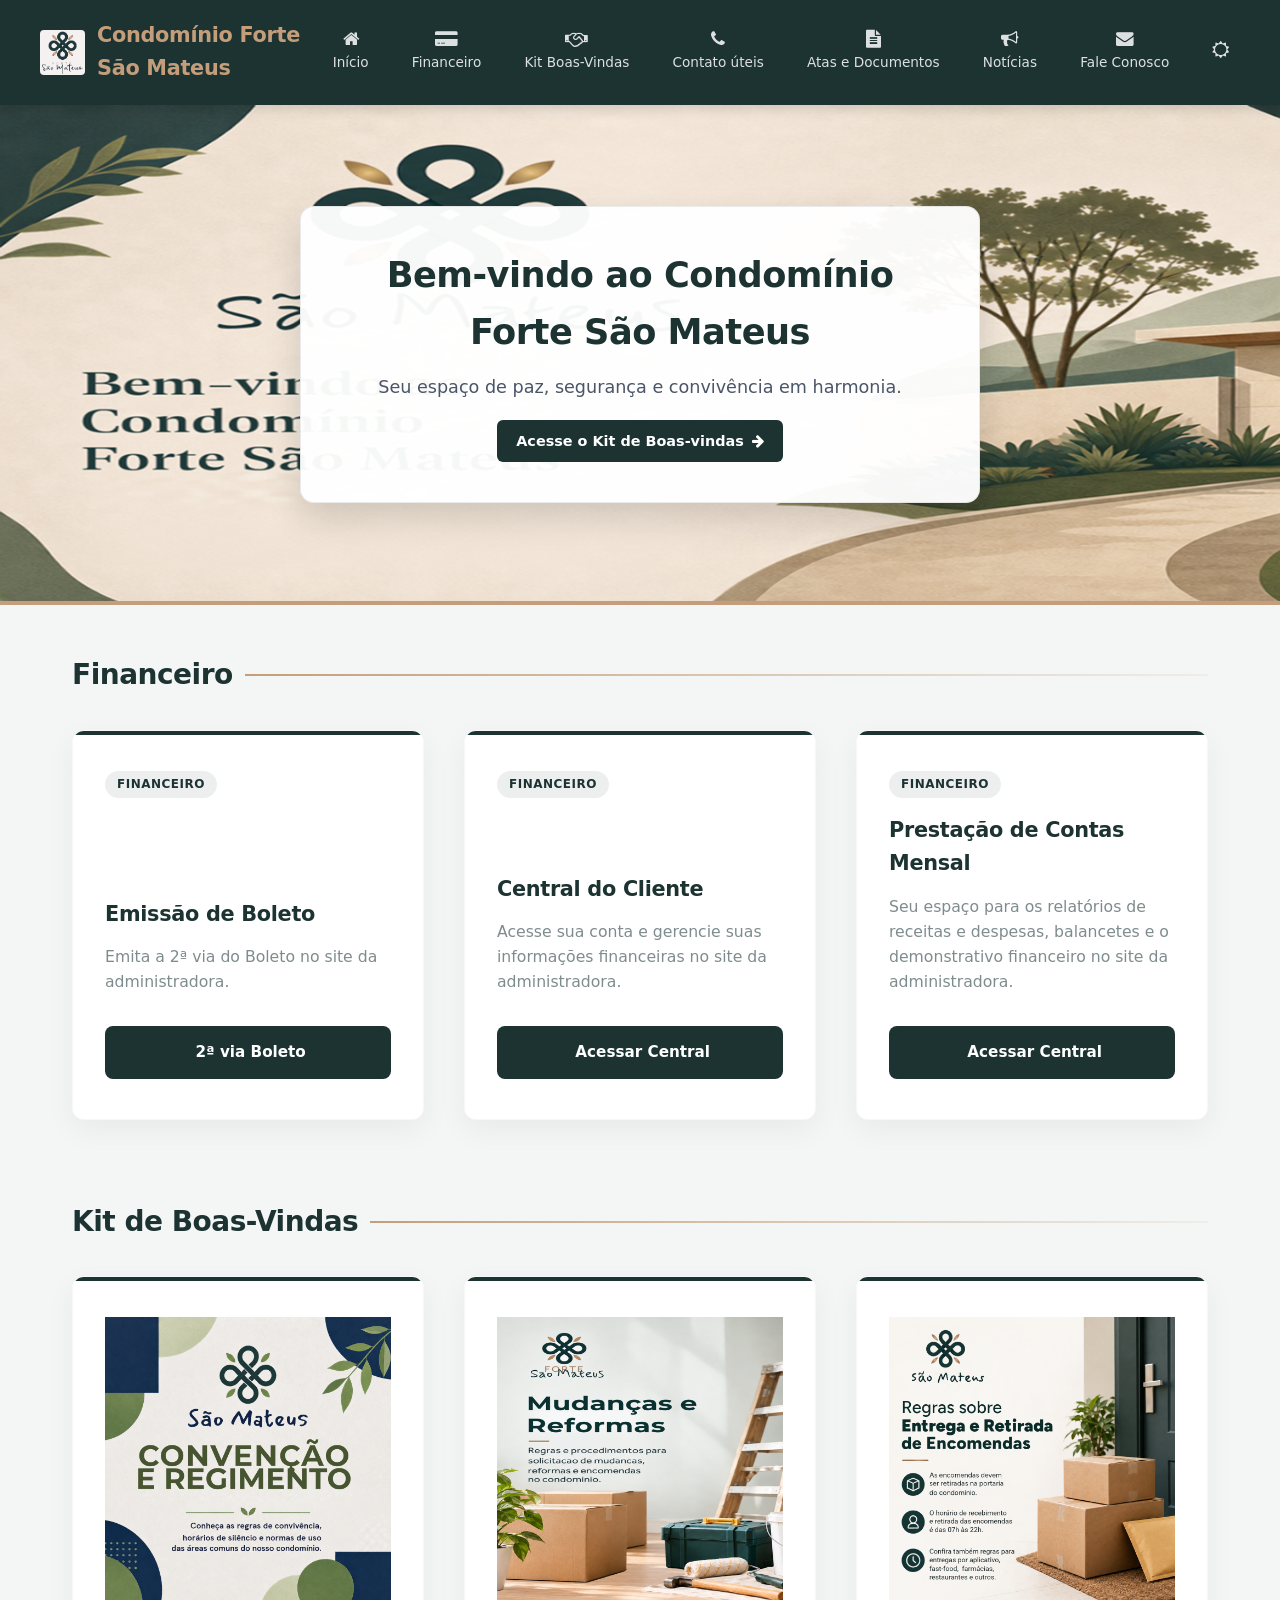
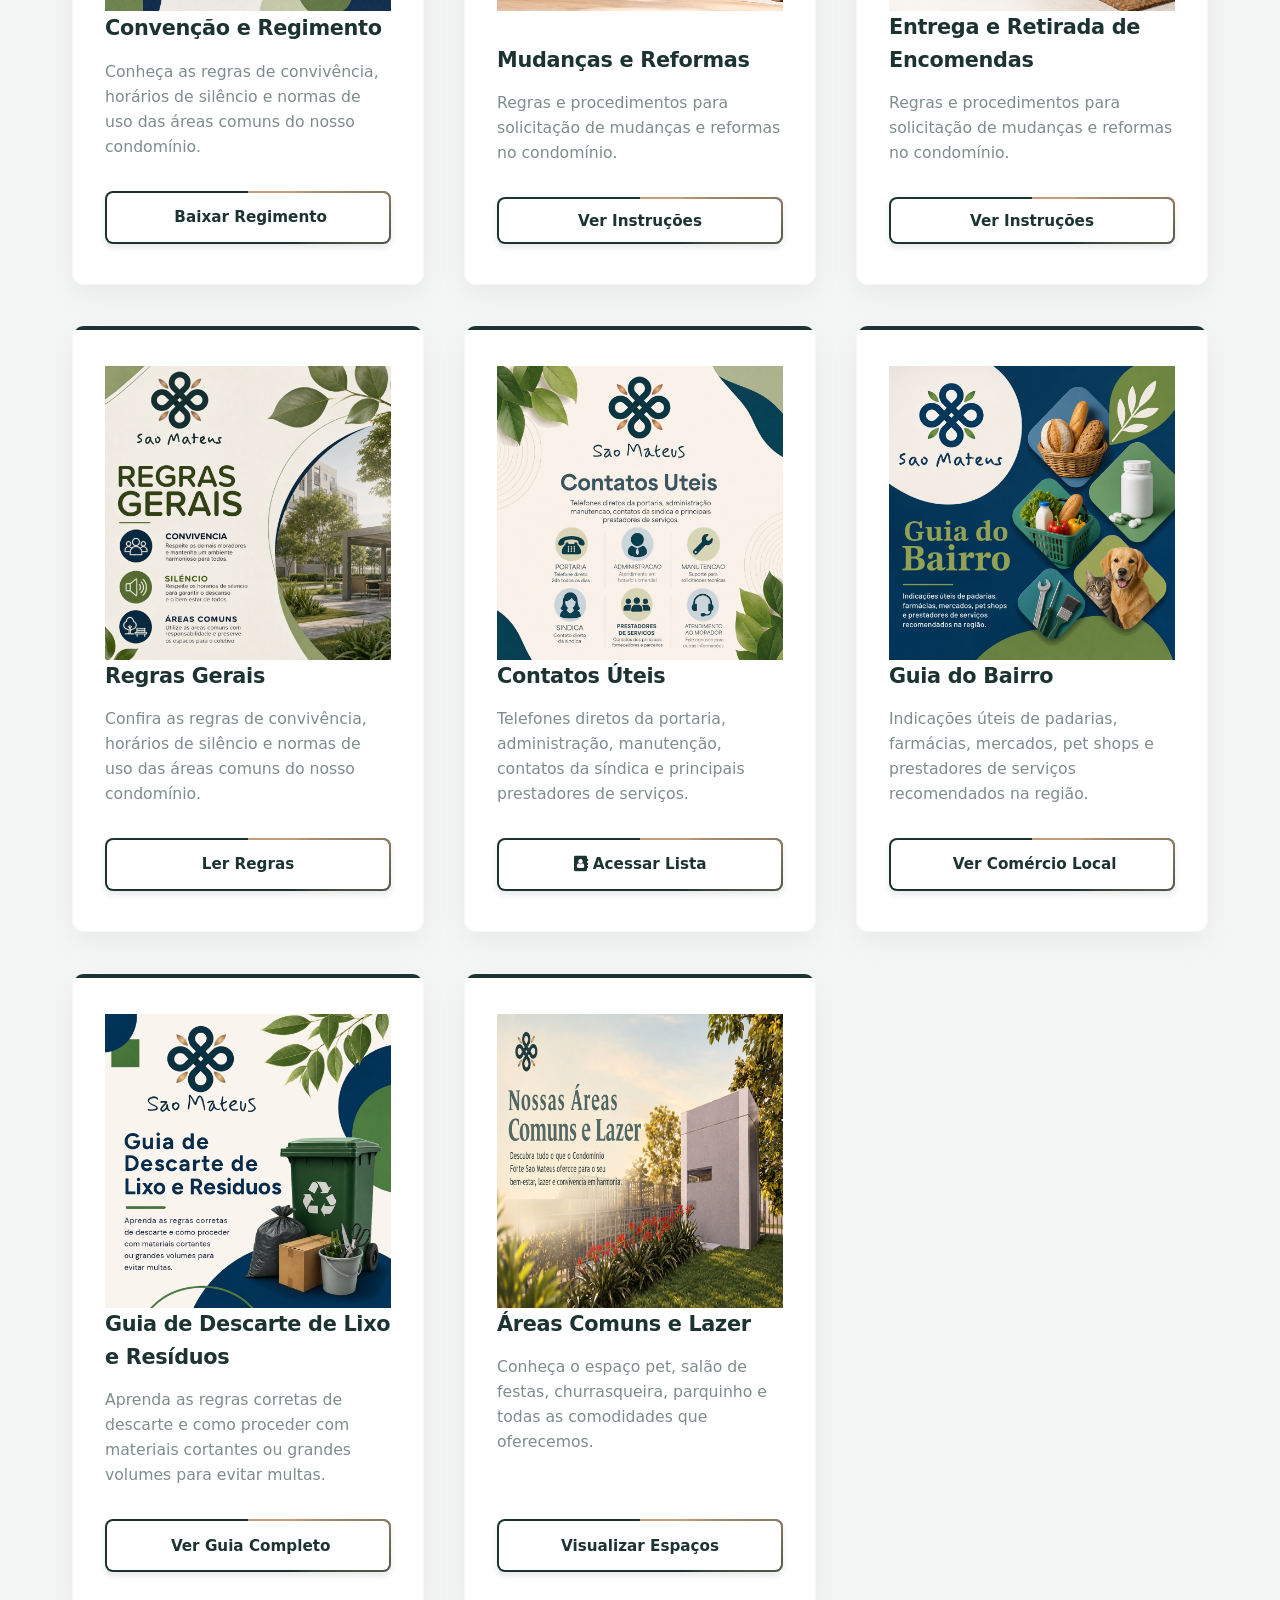
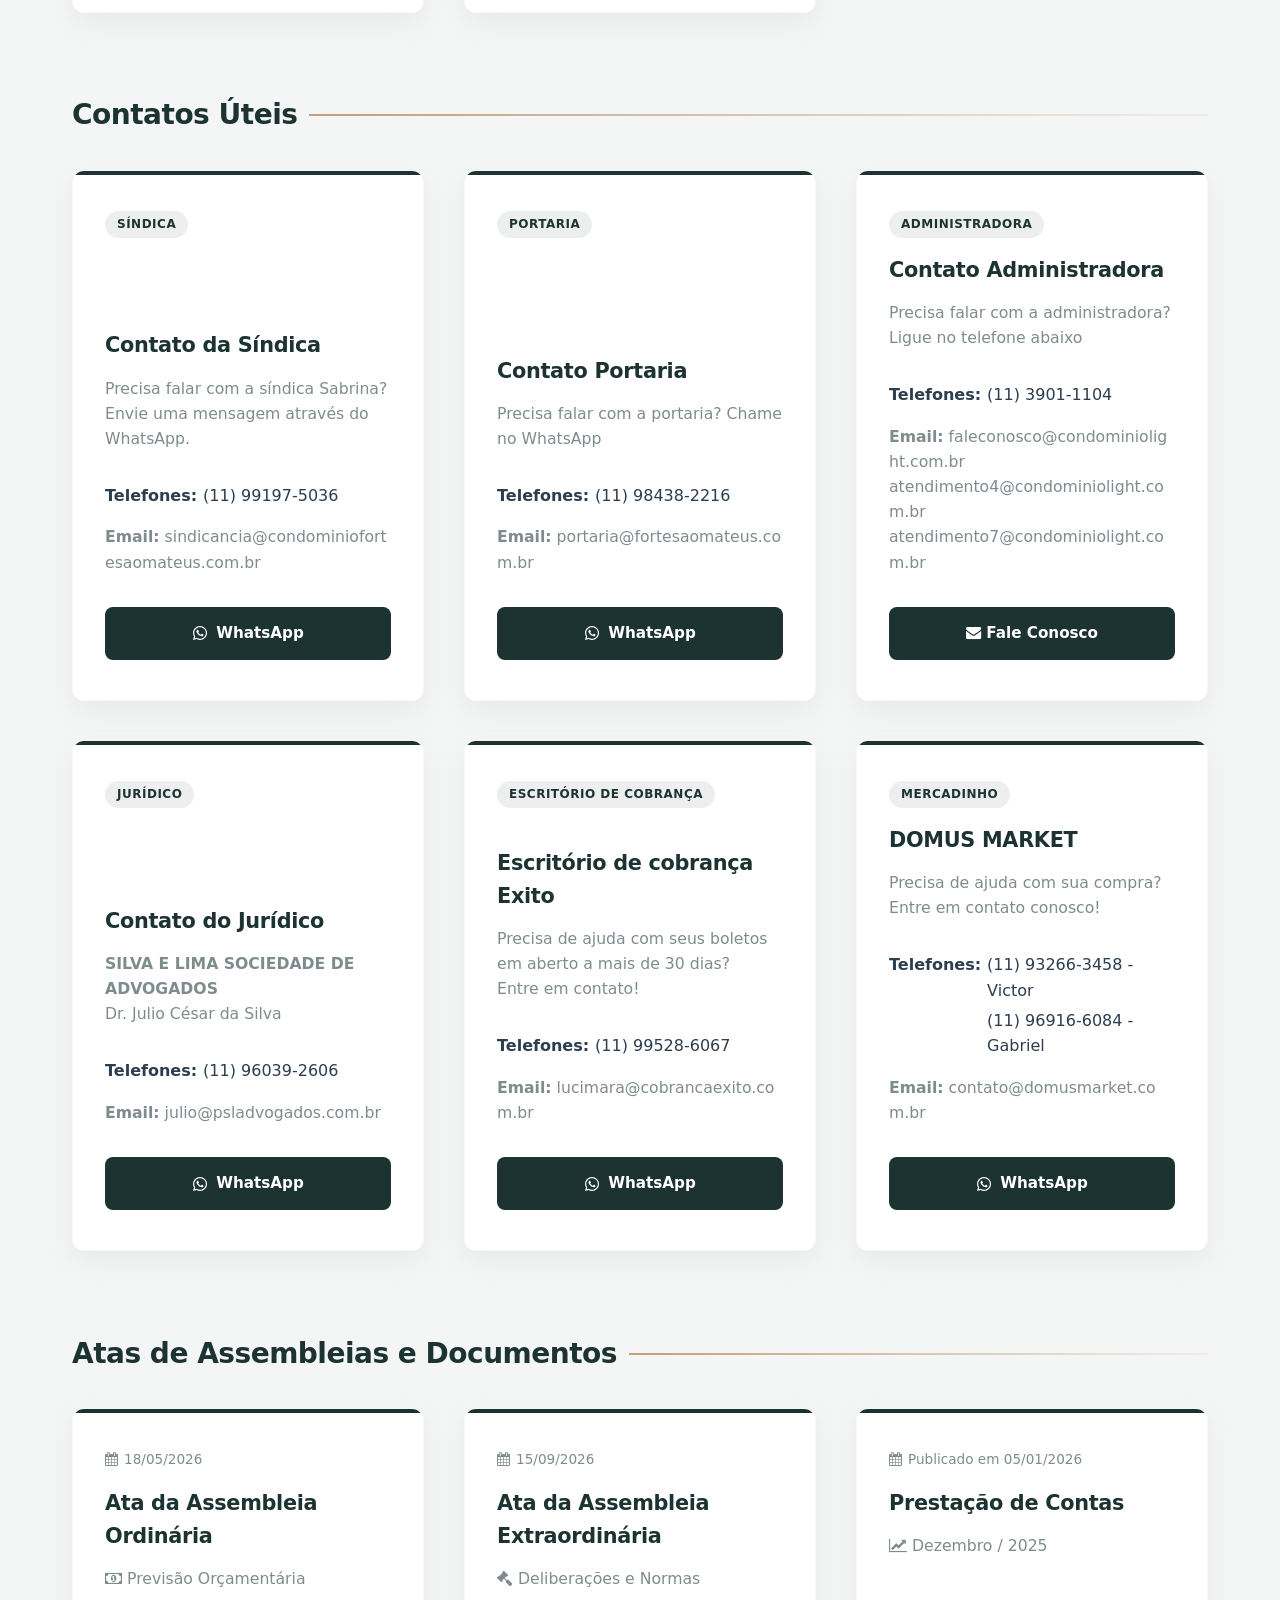
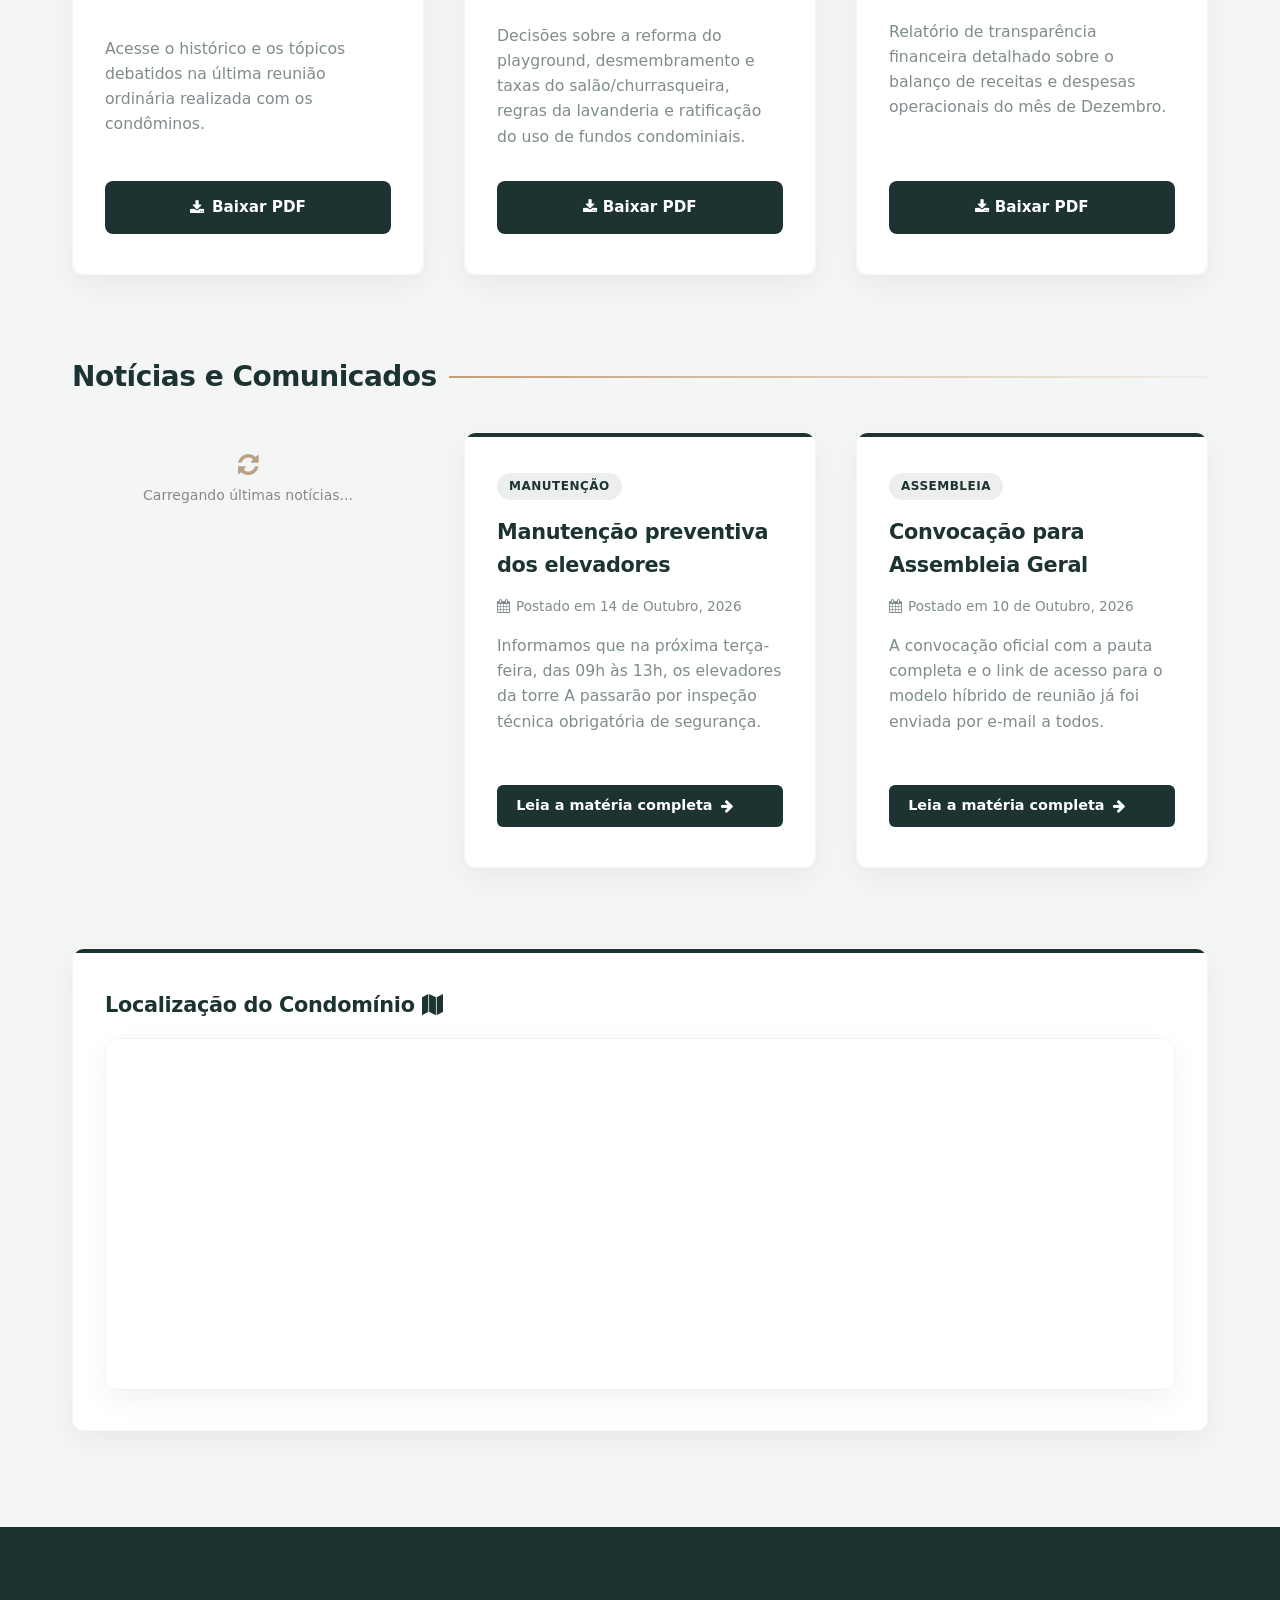
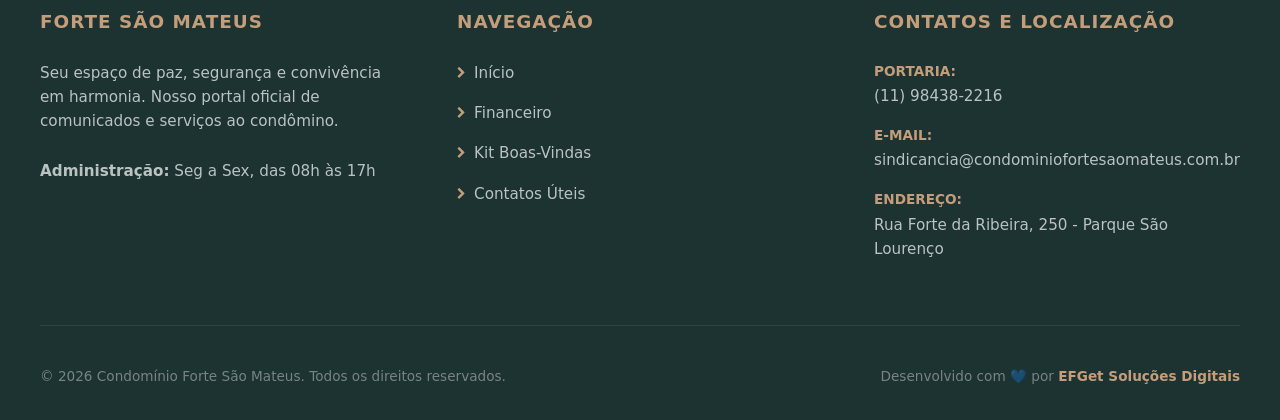
==== commit 2d01fcf2: "Criacao das areas comuns e lazer, entre outros ajustes" ====
--- a/index.html
+++ b/index.html
@@ -29,13 +29,6 @@
                 </div>
             </a>
 
-            <!-- BOTÃO HAMBÚRGUER: Escondido no PC, aparece só no celular -->
-            <button id="burger-btn" class="burger-menu" aria-label="Abrir menu">
-                <span class="bar"></span>
-                <span class="bar"></span>
-                <span class="bar"></span>
-            </button>
-
             <!-- MENU MOBILE: Lista vertical flutuante, escondida por padrão no PC e celular -->
             <nav id="mobile-nav" class="hidden">
                 <ul>
@@ -45,14 +38,15 @@
                         </button>
                     </div> -->
                     <button id="btn-dark-mobile" class="btn-toggle-dark" aria-label="Alternar Modo Escuro">
-                            <i class="fa fa-moon-o"></i> <span></span>
-                        </button>
+                        <i class="fa fa-moon-o"></i> <span></span>
+                    </button>
                     <li><a href="#inicio"><i class="fa fa-home"></i> Início</a></li>
                     <li><a href="#financeiro"><i class="fa fa-credit-card-alt"></i> Financeiro</a></li>
                     <li><a href="#boas-vindas"><i class="fa fa-handshake-o"></i> Kit Boas-Vindas</a></li>
                     <li><a href="contatos-uteis.html"><i class="fa fa-phone"></i> Contato úteis</a></li>
                     <li><a href="#atas"><i class="fa fa-file-text"></i> Atas e Documentos</a></li>
-                    <li> <a href="noticias.html#mural-noticias-completo"><i class="fa fa-bullhorn"></i> Notícias</a></li>
+                    <li> <a href="noticias.html#mural-noticias-completo"><i class="fa fa-bullhorn"></i> Notícias</a>
+                    </li>
                     <li><a href="faleconosco.html"><i class="fa fa-envelope"></i> Fale Conosco</a></li>
                 </ul>
             </nav>
@@ -266,6 +260,17 @@
                             Ver Guia Completo
                         </a>
                     </div>
+                </div>
+
+                <div class="card revelar-ao-scroll">
+                    <!-- <span class="badge-categoria">Condomínio</span> -->
+                     <div class="card-imagem-topo">
+                        <img src="imagens/areas-comuns/card-nossas-areas2.png" alt="nossas-areas">
+                    </div>
+                    <h3>Áreas Comuns e Lazer</h3>
+                    <p>Conheça o espaço pet, salão de festas, churrasqueira, parquinho e todas as comodidades que
+                        oferecemos.</p>
+                    <a href="areas-comuns.html" class="btn-acao-boas-vindas">Visualizar Espaços</a>
                 </div>
 
             </div>
@@ -727,23 +732,7 @@
 </body>
 
 <!-- BARRA DE NAVEGAÇÃO INFERIOR ESTILO APLICATIVO (APENAS MOBILE) -->
-<div class="barra-inferior-app">
-    <a href="index.html" class="item-nav-app ativo">
-        <i class="fa fa-home"></i>
-        <span>Início</span>
-    </a>
-    <a href="index.html#financeiro" class="item-nav-app">
-        <i class="fa fa-dollar"></i>
-        <span>Boletos</span>
-    </a>
-    <a href="regras.html" class="item-nav-app">
-        <i class="fa fa-gavel"></i>
-        <span>Regras</span>
-    </a>
-    <a href="contatos-uteis.html" class="item-nav-app">
-        <i class="fa fa-phone"></i>
-        <span>Contatos</span>
-    </a>
-</div>
+
+<div id="menus-mobile-injetados"></div>
 
 </html>
--- a/style.css
+++ b/style.css
@@ -1224,7 +1224,6 @@
     display: block;
 }
 
-/* Estilo para o link do endereço no rodapé */
 .link-endereco-mapa {
     display: block;
     text-decoration: none;
@@ -1233,14 +1232,11 @@
 
 .link-endereco-mapa p {
     color: rgba(255, 255, 255, 0.7) !important;
-    /* Mantém a cor clara original do seu rodapé */
     margin-bottom: 2px;
 }
 
-/* Efeito visual ao passar o mouse */
 .link-endereco-mapa:hover p {
     color: var(--dourado-bronze) !important;
-    /* Destaca em dourado quando o usuário passa o mouse */
 }
 
 .clique-ver-mapa {
@@ -1257,7 +1253,6 @@
     text-decoration: underline;
 }
 
-/* Estilos do Formulário Fale Conosco */
 .card-fale-conosco {
     max-width: 600px;
     margin: 0 auto;
@@ -1295,20 +1290,17 @@
     box-shadow: 0 0 0 3px rgba(196, 158, 122, 0.1);
 }
 
-/* ------------------------------------
-   RESPONSIVIDADE
---------------------------------------- */
 .burger-menu {
     display: none;
 }
 
+.burger-menu, .burger-menu .bar {
+    display: none !important;
+}
+
 #mobile-nav {
     display: none;
 }
-
-/* --------------------------------------------------------
-    ESTILOS GERAIS DO MURAL (FUNCIONA EM DESKTOP E MOBILE) 
------------------------------------------------------------ */
 
 .grid-cards-noticias {
     display: flex;
@@ -1355,16 +1347,39 @@
     letter-spacing: -0.3px;
 }
 
-.texto-completo p {
-    white-space: pre-wrap;
-    /* Esta linha faz o navegador respeitar as quebras de linha automáticas da planilha */
+.card-noticia-longa {
+    overflow: hidden;
+    box-sizing: border-box;
+}
+
+.card-noticia-longa .texto-completo {
+    width: 100%;
+    max-width: 100%;
+    min-width: 0;
+    box-sizing: border-box;
+}
+
+.card-noticia-longa .texto-completo img {
+    display: block;
+    width: auto;
+    max-width: 100%;
+    height: auto;
+    /*max-height: 580px;*/  
+    object-fit: contain;
+    margin: 20px auto;
+    border-radius: 10px;
+    cursor: zoom-in;
+}
+
+.texto-completo2 p {
+    /* white-space: pre-wrap; */
     color: var(--texto-escuro);
     font-size: 1.05rem;
     line-height: 1.8;
     margin-bottom: 1.2rem;
 }
 
-.texto-completo p:last-child {
+.texto-completo2 p:last-child {
     margin-bottom: 0;
 }
 
@@ -1514,6 +1529,183 @@
     z-index: 99 !important;
 }
 
+.grid-cards-regras {
+    display: flex;
+    flex-direction: column;
+    gap: 2rem;
+    max-width: 800px;
+    margin: 0 auto;
+}
+
+.card-texto-longo {
+    background-color: var(--branco);
+    padding: 3rem 2.5rem;
+    border-radius: var(--borda-raio);
+    box-shadow: var(--sombra-suave);
+    border: 1px solid rgba(0, 0, 0, 0.03);
+    position: relative;
+}
+
+.card-texto-longo::before {
+    content: '';
+    position: absolute;
+    top: 0;
+    left: 0;
+    width: 6px;
+    height: 100%;
+    background-color: var(--dourado-bronze);
+    border-radius: var(--borda-raio) 0 0 var(--borda-raio);
+}
+
+.meta-texto-longo {
+    display: flex;
+    justify-content: space-between;
+    align-items: center;
+    margin-bottom: 1.5rem;
+    flex-wrap: wrap;
+    gap: 10px;
+}
+
+.card-texto-longo h3 {
+    color: var(--verde-escuro);
+    font-size: 1.6rem;
+    font-weight: 700;
+    margin-bottom: 1.5rem;
+    letter-spacing: -0.3px;
+}
+
+.texto-completo p {
+    white-space: pre-wrap;
+    color: var(--texto-escuro);
+    font-size: 1.05rem;
+    line-height: 1.8;
+    margin-bottom: 1.2rem;
+}
+
+.texto-completo p:last-child {
+    margin-bottom: 0;
+}
+
+.busca-container {
+    position: relative !important; /* Essencial para que a lupa absoluta se oriente por ele */
+    display: flex !important;
+    align-items: center !important;
+    width: 100%;
+    max-width: 400px;
+    margin: 0 !important;
+    padding: 0 !important;
+}
+
+.busca-container input[type="text"] {
+    width: 100%;
+    /* O preenchimento da direita (45px) impede que o texto digitado passe por baixo do ícone */
+    padding: 10px 45px 10px 15px !important;
+    font-size: 15px;
+    margin: 0 !important;
+}
+
+.busca-container input[type="text"]:focus {
+    border-color: #baa181;
+    box-shadow: 0 4px 12px rgba(186, 161, 129, 0.2);
+}
+
+.busca-container .icone-lupa-mural {
+    position: absolute !important;
+    top: 50% !important;
+    transform: translateY(-50%) !important;
+    right: 15px !important; 
+    color: #baa181 !important;
+    font-size: 16px !important;
+    pointer-events: none;
+    z-index: 99 !important;
+}
+
+.slide-somente-imagem {
+    cursor: pointer;
+    display: block;
+    text-decoration: none;
+}
+
+.slide-somente-imagem .slide-background {
+    cursor: pointer;
+}
+
+/* .slide-somente-imagem .slide-background img {
+    object-fit: contain;
+    object-position: center;
+    background-color: #060B0B;
+} */
+
+.slide[data-dinamico="true"] .slide-background img {
+    cursor: zoom-in;
+    object-fit: contain;
+    object-position: center;
+    background-color: #060B0B;
+}
+
+.texto-completo img,
+.slide[data-dinamico="true"] .slide-background img {
+    cursor: zoom-in;
+}
+
+.modal-imagem {
+    display: none;
+    position: fixed;
+    z-index: 999999;
+    inset: 0;
+    width: 100%;
+    height: 100%;
+    background: rgba(0, 0, 0, 0.95);
+    overflow: auto;
+}
+
+.modal-conteudo-wrapper {
+    display: flex;
+    flex-direction: column;
+    align-items: center;
+    justify-content: center;
+    min-height: 100%;
+    padding: 50px 20px 20px;
+    box-sizing: border-box;
+}
+
+#img-ampliada {
+    display: block;
+    max-width: 95%;
+    max-height: 85vh;
+    object-fit: contain;
+    margin: auto;
+}
+
+#modal-legenda {
+    color: white;
+    text-align: center;
+    margin-top: 12px;
+}
+
+.botao-fechar-modal {
+    position: fixed;
+    top: 15px;
+    right: 30px;
+    color: white;
+    font-size: 42px;
+    font-weight: bold;
+    cursor: pointer;
+    z-index: 1000000;
+}
+
+.botao-fechar-modal:hover {
+    color: #ccc;
+}
+
+.texto-completo img,
+.slide[data-dinamico="true"] .slide-background img {
+    cursor: zoom-in;
+}
+
+.carrossel-container:hover {
+    cursor: default;
+}
 /* ------------------------------------
    RESPONSIVIDADE (MOBILE)
 --------------------------------------- */
@@ -1548,6 +1740,59 @@
         transform: none !important;
     }
 
+    #noticias-resumo-home {
+        width: 100% !important;
+        max-width: 1200px !important;
+        
+        /* Adiciona o recuo nas laterais idêntico ao do card de cima */
+        padding-left: 0rem !important; 
+        padding-right: 0rem !important; 
+        
+        box-sizing: border-box !important;
+        display: grid !important;
+        grid-template-columns: 1fr !important;
+        gap: 2.5rem !important; /* Mantém o mesmo espaçamento vertical padrão entre os cards */
+    }
+
+    /* Ajusta as propriedades do card injetado para respeitar os limites do bloco */
+    #noticias-resumo-home .card {
+        width: 100% !important;
+        max-width: 100% !important;
+        margin: 0 auto !important;
+        box-sizing: border-box !important;
+        
+        /* Preserva o arredondamento padrão do layout */
+        border-radius: var(--borda-raio) !important; 
+    }
+
+     .topo-areas-comuns {
+        padding: 30px 16px !important; /* Margem interna mais confortável no celular */
+        margin-bottom: 20px !important;
+        border-radius: 0 0 12px 16px !important;
+        display: flex !important;
+        flex-direction: column !important; /* Garante o empilhamento vertical perfeito */
+        align-items: center !important;
+    }
+
+    .topo-areas-comuns .badge-categoria {
+        margin-bottom: 12px !important;
+        display: inline-block !important;
+    }
+
+    .topo-areas-comuns h1 {
+        font-size: 1.65rem !important; /* Diminui o título para não achatar ou quebrar palavras no celular */
+        line-height: 1.3 !important;
+        margin-bottom: 12px !important;
+        width: 100% !important;
+    }
+
+    .topo-areas-comuns p {
+        font-size: 0.95rem !important; /* Tamanho de texto perfeito e legível para smartphone */
+        line-height: 1.5 !important;
+        width: 100% !important;
+        padding: 0 5px !important; /* Evita que o texto encoste nas bordas do bloco branco */
+    }
+
     .mural-busca-container {
         position: fixed !important;
         bottom: 75px !important;
@@ -1599,6 +1844,57 @@
         margin: 0 !important;
     }
 
+    .busca-container {
+        position: fixed !important;
+        bottom: 75px !important;
+        display: flex !important;
+        align-items: center !important;
+        /* Correção: removido o justify-content inválido */
+        left: 50% !important;
+        transform: translateX(-50%) !important;
+        width: calc(100% - 30px) !important;
+        max-width: 100% !important;
+        margin: 0 !important;
+        padding: 0 !important;
+        z-index: 9999 !important;
+    }
+
+    .busca-container input[type="text"] {
+        width: 100%;
+        /* Garante espaço interno na direita para o texto não passar por baixo da lupa */
+        padding: 12px 45px 12px 18px !important; 
+        font-size: 16px;
+        border: 1px solid #dcdcdc;
+        border-radius: 10px;
+        background-color: #ffffff;
+        color: #333333;
+        outline: none;
+        box-shadow: 0 2px 8px rgba(0, 0, 0, 0.05);
+        transition: all 0.2s ease;
+    }
+
+    .busca-container .icone-lupa-mural {
+        position: absolute !important;
+        top: 50% !important;
+        transform: translateY(-50%) !important;
+        right: 18px !important; /* Afastamento da borda direita */
+        color: #baa181 !important;
+        font-size: 16px !important;
+        pointer-events: none; /* Evita que o clique no ícone atrapalhe o foco do input */
+        z-index: 100 !important; /* Garante que fique visualmente acima do input */
+    }
+
+    body.dark-mode .busca-container input[type="text"] {
+        background-color: #152726 !important;
+        color: #ffffff !important;
+        border-color: var(--dourado-bronze) !important;
+        width: 100%;
+        padding: 10px 45px 10px 15px !important;
+        /* Aumentado para 45px para isolar o espaço da lupa */
+        font-size: 15px;
+        margin: 0 !important;
+    }
+
     #mural-noticias-completo {
         padding-bottom: 160px !important;
     }
@@ -1707,6 +2003,26 @@
         width: 100%;
         justify-content: center;
     }
+
+     #pwa-install-banner {
+    transition: transform 0.2s ease, opacity 0.2s ease;
+    will-change: transform, opacity;
+    user-select: none;
+    -webkit-user-select: none;
+    touch-action: none; 
+}
+
+#img-ampliada {
+    display: block;
+    max-width: 95%;
+    max-height: 85vh;
+    object-fit: contain;
+    margin: auto;
+    
+    /* ADICIONE ESSAS DUAS LINHAS: */
+    transition: transform 0.25s ease; 
+    cursor: zoom-in;
+}
 
     /* --- CORREÇÃO DOS CARDS DESLOCADOS --- */
     .grid-cards,
@@ -1740,6 +2056,8 @@
         top: 0;
         right: 0;
         height: 100vh;
+        max-height: 100vh; /* Garante que o menu não passe do tamanho da tela */
+        overflow-y: auto;  /* Ativa a barra de rolagem vertical automaticamente se faltar espaço */
         width: 280px;
         background-color: var(--verde-escuro);
         padding: 95px 2rem 2rem 2rem;
@@ -1967,7 +2285,7 @@
 
     .container-rodape {
         grid-template-columns: 1fr;
-        gap: 2.5rem;
+        gap: 1.0rem;
         padding-bottom: 2rem;
     }
 
